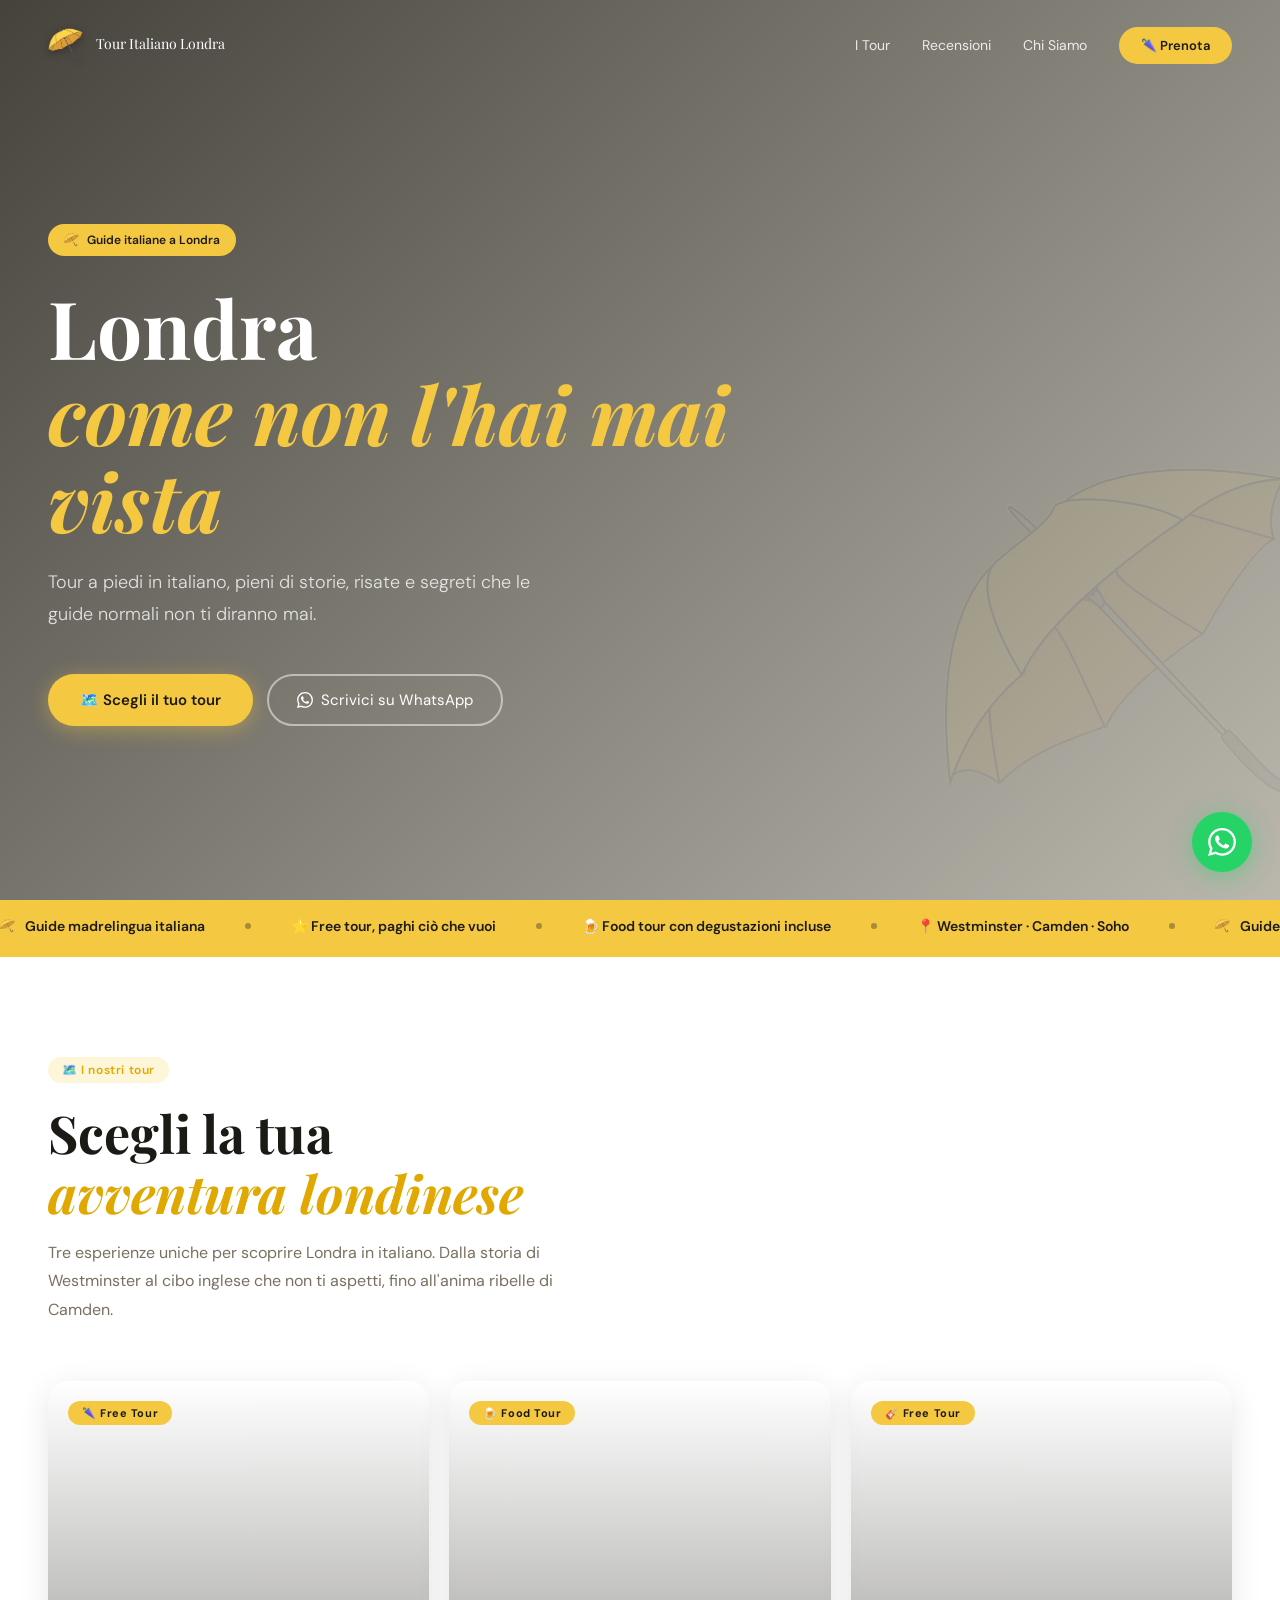
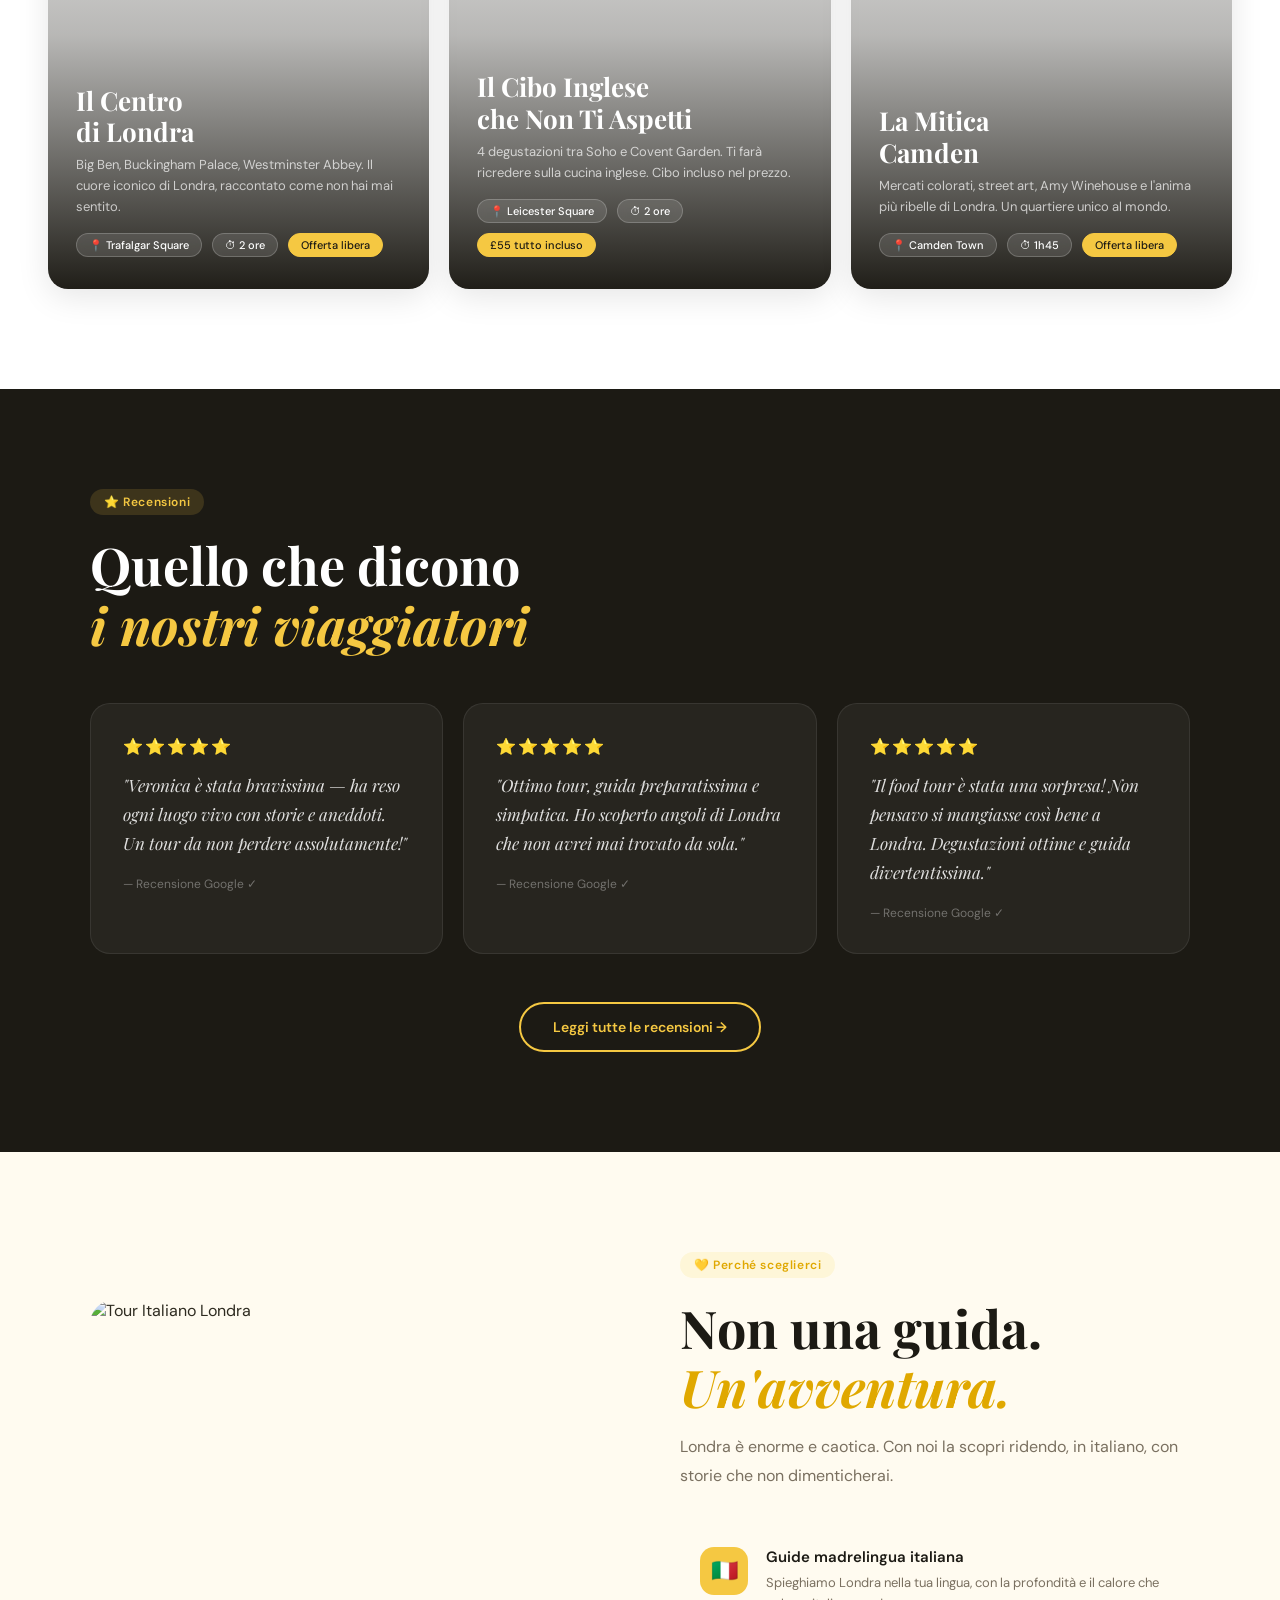
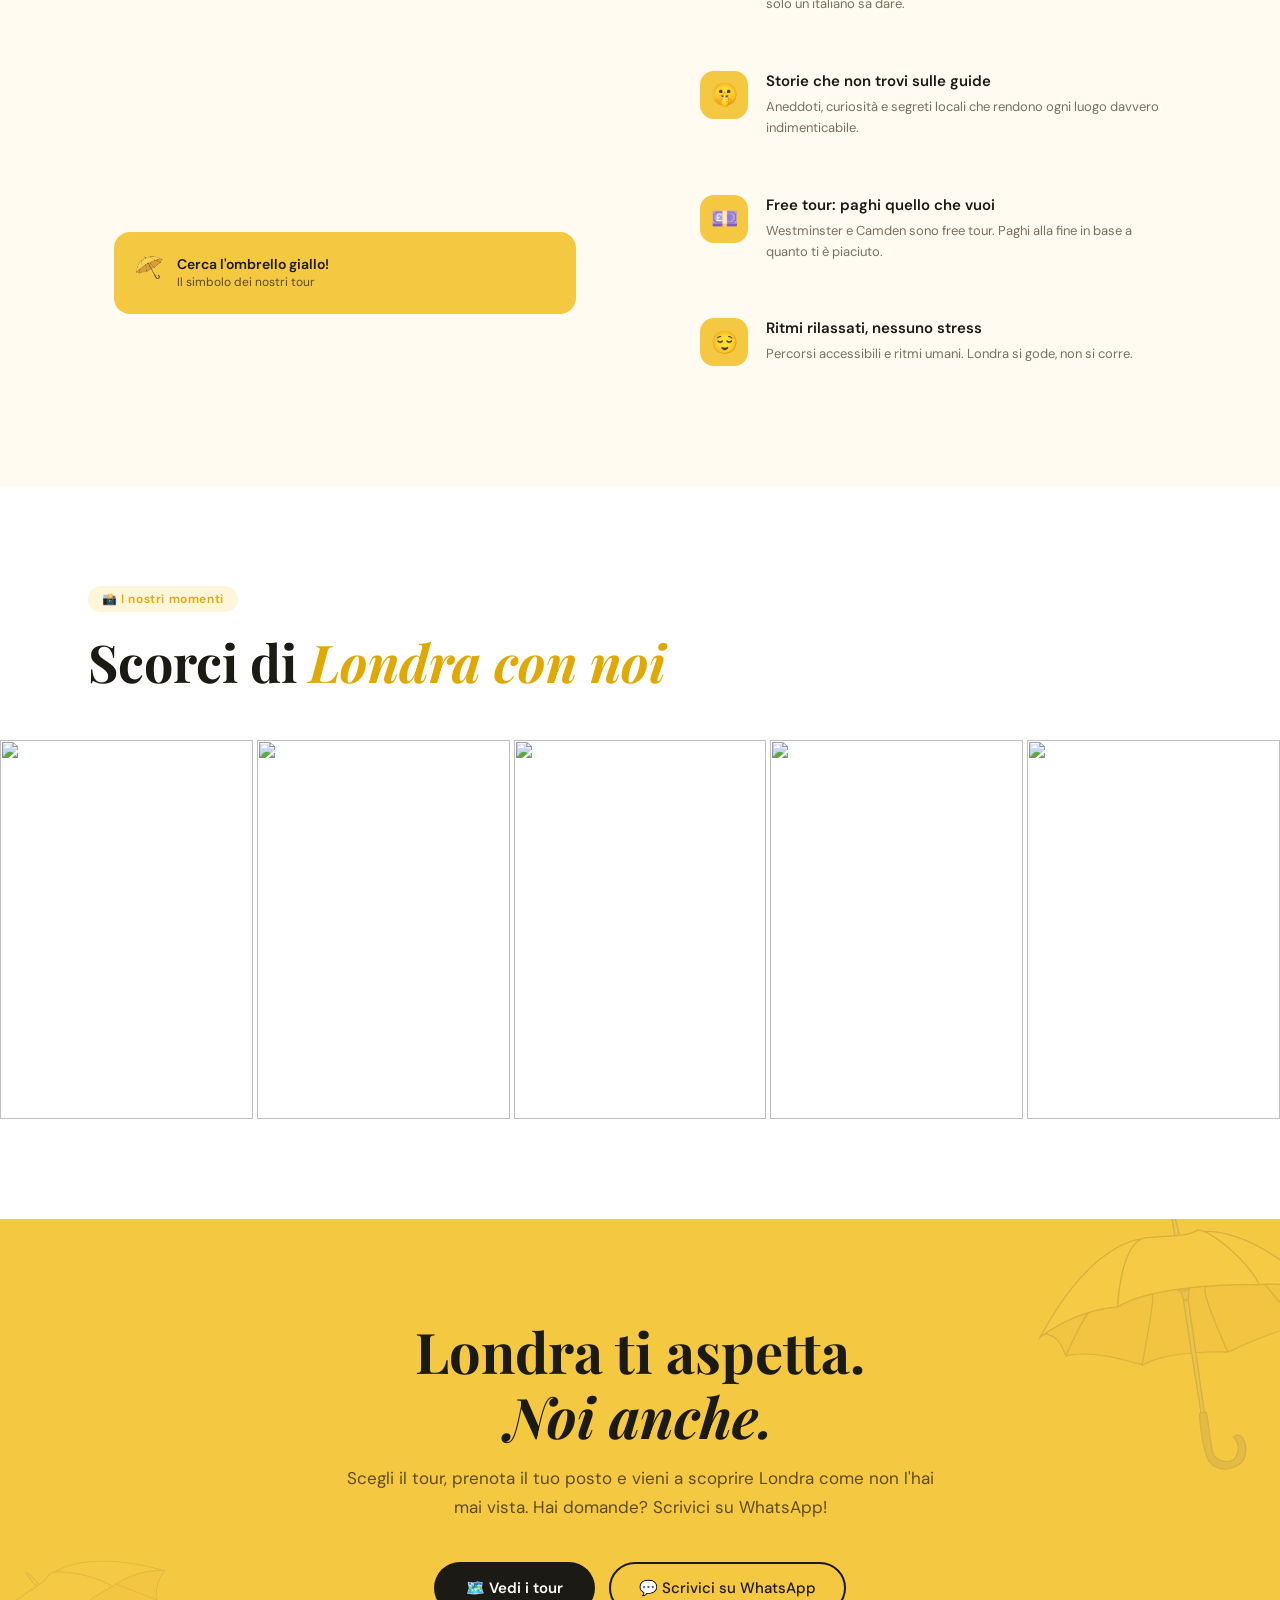
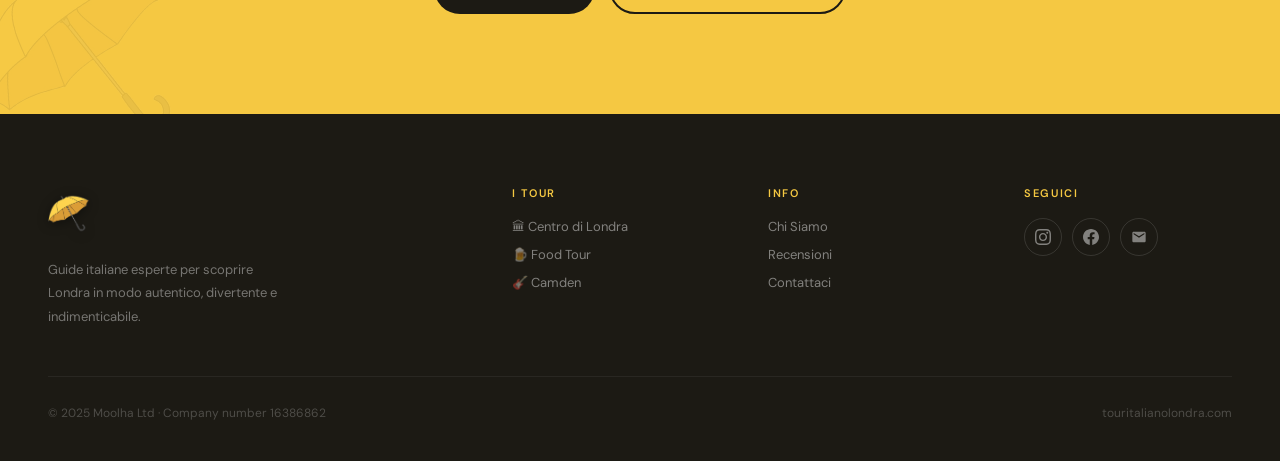
==== index.html @ 61d8b496 "Add files via upload" ====
<!DOCTYPE html>
<html lang="it">
<head>
  <meta charset="UTF-8" />
  <meta name="viewport" content="width=device-width, initial-scale=1.0" />
  <title>Tour Italiano Londra – Visite Guidate in Italiano</title>
  <meta name="description" content="Scopri Londra con guide italiane esperte. Tour a piedi autentici, storie e segreti che le guide normali non raccontano." />
  <link rel="preconnect" href="https://fonts.googleapis.com" />
  <link rel="preconnect" href="https://fonts.gstatic.com" crossorigin />
  <link href="https://fonts.googleapis.com/css2?family=Playfair+Display:ital,wght@0,400;0,700;1,400;1,700&family=DM+Sans:wght@300;400;500;600&display=swap" rel="stylesheet" />
  <link rel="stylesheet" href="style.css" />
  <style>
    .hero { position:relative; min-height:100vh; display:flex; align-items:center; overflow:hidden; }
    .hero-bg { position:absolute; inset:0; background:url('https://static.wixstatic.com/media/697fb5_3acbee60c34340d884ae23bb0e88e5a3~mv2.jpg/v1/fill/w_1920,h_1080,al_c,q_85/697fb5_3acbee60c34340d884ae23bb0e88e5a3~mv2.jpg') center/cover no-repeat; }
    .hero-overlay { position:absolute; inset:0; background:linear-gradient(135deg,rgba(28,26,20,.82) 0%,rgba(28,26,20,.5) 60%,rgba(28,26,20,.3) 100%); }
    .hero-umb-deco { position:absolute; right:-60px; bottom:-40px; width:420px; opacity:.07; pointer-events:none; transform:rotate(-15deg); z-index:1; }
    .hero-content { position:relative; z-index:2; padding:130px 48px 80px; max-width:800px; }
    .hero-tag { display:inline-flex; align-items:center; gap:8px; background:var(--yellow); color:var(--dark); padding:6px 16px; border-radius:100px; font-size:12px; font-weight:600; margin-bottom:28px; }
    .hero h1 { font-family:'Playfair Display',serif; font-size:clamp(48px,7vw,80px); font-weight:700; line-height:1.08; color:white; margin-bottom:24px; }
    .hero h1 em { font-style:italic; color:var(--yellow); display:block; }
    .hero-sub { font-size:18px; font-weight:300; line-height:1.75; color:rgba(255,255,255,.8); max-width:520px; margin-bottom:44px; }
    .hero-actions { display:flex; gap:14px; flex-wrap:wrap; }

    #tours { background:var(--white); padding:100px 48px; }
    .tours-header { max-width:1200px; margin:0 auto 56px; }
    .tours-grid { display:grid; grid-template-columns:repeat(3,1fr); gap:20px; max-width:1200px; margin:0 auto; }
    .tour-card { aspect-ratio:3/4; }

    #reviews { background:var(--dark); padding:100px 48px; }
    .reviews-inner { max-width:1100px; margin:0 auto; }
    .reviews-grid { display:grid; grid-template-columns:repeat(auto-fit,minmax(280px,1fr)); gap:20px; margin:48px 0; }

    #why { padding:100px 48px; }
    .why-wrap { max-width:1100px; margin:0 auto; display:grid; grid-template-columns:1fr 1fr; gap:80px; align-items:center; }
    .why-img-wrap { position:relative; border-radius:24px; overflow:hidden; aspect-ratio:4/5; }
    .why-img-wrap img { width:100%; height:100%; object-fit:cover; }
    .why-img-badge { position:absolute; bottom:24px; left:24px; right:24px; background:var(--yellow); border-radius:16px; padding:18px 22px; display:flex; align-items:center; gap:14px; }
    .why-img-badge-icon { font-size:32px; }
    .why-img-badge-text { font-size:14px; font-weight:600; color:var(--dark); line-height:1.4; }
    .why-img-badge-text span { display:block; font-size:12px; font-weight:400; opacity:.7; }
    .why-points { display:flex; flex-direction:column; gap:16px; margin-top:36px; }

    #gallery { background:var(--white); padding:100px 0; }
    .gallery-header { padding:0 48px; max-width:1200px; margin:0 auto 48px; }
    .gallery-strip { display:flex; gap:4px; }
    .gallery-item { flex:1; min-width:160px; aspect-ratio:2/3; overflow:hidden; transition:flex .5s ease; }
    .gallery-item:hover { flex:2.5; }
    .gallery-item img { width:100%; height:100%; object-fit:cover; transition:transform .5s; }
    .gallery-item:hover img { transform:scale(1.04); }

    #book { background:var(--yellow); padding:100px 48px; text-align:center; position:relative; overflow:hidden; }
    #book::before { content:''; position:absolute; right:-80px; top:-60px; width:360px; height:360px; background:url('umbrella.png') center/contain no-repeat; opacity:.12; transform:rotate(20deg); pointer-events:none; }
    #book::after { content:''; position:absolute; left:-60px; bottom:-80px; width:280px; height:280px; background:url('umbrella.png') center/contain no-repeat; opacity:.08; transform:rotate(-10deg); pointer-events:none; }
    .book-inner { position:relative; z-index:1; max-width:600px; margin:0 auto; }
    #book h2 { font-family:'Playfair Display',serif; font-size:clamp(36px,5vw,56px); font-weight:700; color:var(--dark); margin-bottom:16px; line-height:1.15; }
    #book h2 em { font-style:italic; }
    #book p { font-size:17px; color:rgba(28,26,20,.7); line-height:1.7; margin-bottom:40px; }
    .book-actions { display:flex; gap:14px; justify-content:center; flex-wrap:wrap; }

    @media(max-width:960px) {
      .tours-grid { grid-template-columns:1fr; }
      .tour-card { aspect-ratio:4/3; }
      .why-wrap { grid-template-columns:1fr; }
      .why-img-wrap { display:none; }
    }
    @media(max-width:600px) {
      .hero-content { padding:100px 24px 60px; }
      .hero-umb-deco { display:none; }
      .hero-actions { flex-direction:column; align-items:flex-start; }
      #tours,#reviews,#why,#book { padding:72px 24px; }
      #gallery { padding:72px 0; }
      .gallery-header { padding:0 24px; }
      .book-actions { flex-direction:column; align-items:center; }
    }
  </style>
</head>
<body>

<nav id="navbar">
  <a href="index.html" class="nav-logo">
    <img src="umbrella.png" alt="Tour Italiano Londra" />
    <span class="nav-logo-text">Tour Italiano Londra</span>
  </a>
  <ul class="nav-links">
    <li><a href="#tours">I Tour</a></li>
    <li><a href="#reviews">Recensioni</a></li>
    <li><a href="#why">Chi Siamo</a></li>
    <li><a href="https://wa.me/447944838562" target="_blank" class="nav-cta">🌂 Prenota</a></li>
  </ul>
</nav>

<!-- HERO -->
<section class="hero">
  <div class="hero-bg"></div>
  <div class="hero-overlay"></div>
  <img class="hero-umb-deco" src="umbrella.png" alt="" />
  <div class="hero-content">
    <div class="hero-tag"><img src="umbrella.png" style="height:20px;width:auto;" alt=""> Guide italiane a Londra</div>
    <h1>Londra<br><em>come non l'hai mai vista</em></h1>
    <p class="hero-sub">Tour a piedi in italiano, pieni di storie, risate e segreti che le guide normali non ti diranno mai.</p>
    <div class="hero-actions">
      <a href="#tours" class="btn-yellow">🗺️ Scegli il tuo tour</a>
      <a href="https://wa.me/447944838562" target="_blank" class="btn-white-outline">
        <svg width="16" height="16" viewBox="0 0 24 24" fill="currentColor"><path d="M17.472 14.382c-.297-.149-1.758-.867-2.03-.967-.273-.099-.471-.148-.67.15-.197.297-.767.966-.94 1.164-.173.199-.347.223-.644.075-.297-.15-1.255-.463-2.39-1.475-.883-.788-1.48-1.761-1.653-2.059-.173-.297-.018-.458.13-.606.134-.133.298-.347.446-.52.149-.174.198-.298.298-.497.099-.198.05-.371-.025-.52-.075-.149-.669-1.612-.916-2.207-.242-.579-.487-.5-.669-.51-.173-.008-.371-.01-.57-.01-.198 0-.52.074-.792.372-.272.297-1.04 1.016-1.04 2.479 0 1.462 1.065 2.875 1.213 3.074.149.198 2.096 3.2 5.077 4.487.709.306 1.262.489 1.694.625.712.227 1.36.195 1.871.118.571-.085 1.758-.719 2.006-1.413.248-.694.248-1.289.173-1.413-.074-.124-.272-.198-.57-.347m-5.421 7.403h-.004a9.87 9.87 0 01-5.031-1.378l-.361-.214-3.741.982.998-3.648-.235-.374a9.86 9.86 0 01-1.51-5.26c.001-5.45 4.436-9.884 9.888-9.884 2.64 0 5.122 1.03 6.988 2.898a9.825 9.825 0 012.893 6.994c-.003 5.45-4.437 9.884-9.885 9.884m8.413-18.297A11.815 11.815 0 0012.05 0C5.495 0 .16 5.335.157 11.892c0 2.096.547 4.142 1.588 5.945L.057 24l6.305-1.654a11.882 11.882 0 005.683 1.448h.005c6.554 0 11.89-5.335 11.893-11.893a11.821 11.821 0 00-3.48-8.413Z"/></svg>
        Scrivici su WhatsApp
      </a>
    </div>
  </div>
</section>

<!-- PILL STRIP -->
<div class="pill-strip">
  <div class="pill-strip-inner">
    <div class="pill-strip-item"><img src="umbrella.png" style="height:20px;width:auto;" alt=""> Guide madrelingua italiana</div>
    <div class="pill-strip-dot"></div>
    <div class="pill-strip-item">⭐ Free tour, paghi ciò che vuoi</div>
    <div class="pill-strip-dot"></div>
    <div class="pill-strip-item">🍺 Food tour con degustazioni incluse</div>
    <div class="pill-strip-dot"></div>
    <div class="pill-strip-item">📍 Westminster · Camden · Soho</div>
    <div class="pill-strip-dot"></div>
    <div class="pill-strip-item"><img src="umbrella.png" style="height:20px;width:auto;" alt=""> Guide madrelingua italiana</div>
    <div class="pill-strip-dot"></div>
    <div class="pill-strip-item">⭐ Free tour, paghi ciò che vuoi</div>
    <div class="pill-strip-dot"></div>
    <div class="pill-strip-item">🍺 Food tour con degustazioni incluse</div>
    <div class="pill-strip-dot"></div>
    <div class="pill-strip-item">📍 Westminster · Camden · Soho</div>
    <div class="pill-strip-dot"></div>
  </div>
</div>

<!-- TOURS -->
<section id="tours">
  <div class="tours-header">
    <div class="tag-label">🗺️ I nostri tour</div>
    <h2 class="sec-title">Scegli la tua<br><em>avventura londinese</em></h2>
    <p class="sec-body">Tre esperienze uniche per scoprire Londra in italiano. Dalla storia di Westminster al cibo inglese che non ti aspetti, fino all'anima ribelle di Camden.</p>
  </div>
  <div class="tours-grid">
    <a href="westminster.html" class="tour-card">
      <div class="tour-card-img" style="background-image:url('https://static.wixstatic.com/media/c36e94_24d0801b5d894c0296fcd661af910e0d~mv2.jpg/v1/fill/w_800,h_1000,al_c,q_80/c36e94_24d0801b5d894c0296fcd661af910e0d~mv2.jpg')"></div>
      <div class="tour-card-overlay"></div>
      <div class="tour-card-badge">🌂 Free Tour</div>
      <div class="tour-card-content">
        <h3 class="tour-card-title">Il Centro<br>di Londra</h3>
        <p class="tour-card-desc">Big Ben, Buckingham Palace, Westminster Abbey. Il cuore iconico di Londra, raccontato come non hai mai sentito.</p>
        <div class="tour-card-meta">
          <span class="tour-card-pill">📍 Trafalgar Square</span>
          <span class="tour-card-pill">⏱ 2 ore</span>
          <span class="tour-card-pill yellow">Offerta libera</span>
        </div>
      </div>
    </a>
    <a href="foodtour.html" class="tour-card">
      <div class="tour-card-img" style="background-image:url('https://static.wixstatic.com/media/697fb5_fdd885367e0446beb5262ba3d331eb3d~mv2.jpg/v1/fill/w_800,h_1000,al_c,q_80/697fb5_fdd885367e0446beb5262ba3d331eb3d~mv2.jpg')"></div>
      <div class="tour-card-overlay"></div>
      <div class="tour-card-badge">🍺 Food Tour</div>
      <div class="tour-card-content">
        <h3 class="tour-card-title">Il Cibo Inglese<br>che Non Ti Aspetti</h3>
        <p class="tour-card-desc">4 degustazioni tra Soho e Covent Garden. Ti farà ricredere sulla cucina inglese. Cibo incluso nel prezzo.</p>
        <div class="tour-card-meta">
          <span class="tour-card-pill">📍 Leicester Square</span>
          <span class="tour-card-pill">⏱ 2 ore</span>
          <span class="tour-card-pill yellow">£55 tutto incluso</span>
        </div>
      </div>
    </a>
    <a href="camden.html" class="tour-card">
      <div class="tour-card-img" style="background-image:url('https://static.wixstatic.com/media/c36e94_e0b383abf11d48839dcc6bccf5259ceb~mv2.jpg/v1/fill/w_800,h_1000,al_c,q_80/c36e94_e0b383abf11d48839dcc6bccf5259ceb~mv2.jpg')"></div>
      <div class="tour-card-overlay"></div>
      <div class="tour-card-badge">🎸 Free Tour</div>
      <div class="tour-card-content">
        <h3 class="tour-card-title">La Mitica<br>Camden</h3>
        <p class="tour-card-desc">Mercati colorati, street art, Amy Winehouse e l'anima più ribelle di Londra. Un quartiere unico al mondo.</p>
        <div class="tour-card-meta">
          <span class="tour-card-pill">📍 Camden Town</span>
          <span class="tour-card-pill">⏱ 1h45</span>
          <span class="tour-card-pill yellow">Offerta libera</span>
        </div>
      </div>
    </a>
  </div>
</section>

<!-- REVIEWS -->
<section id="reviews">
  <div class="reviews-inner">
    <div class="tag-label on-dark">⭐ Recensioni</div>
    <h2 class="sec-title light">Quello che dicono<br><em>i nostri viaggiatori</em></h2>
    <div class="reviews-grid">
      <div class="review-card">
        <div class="review-stars">⭐⭐⭐⭐⭐</div>
        <p class="review-text">"Veronica è stata bravissima — ha reso ogni luogo vivo con storie e aneddoti. Un tour da non perdere assolutamente!"</p>
        <p class="review-author">— Recensione Google ✓</p>
      </div>
      <div class="review-card">
        <div class="review-stars">⭐⭐⭐⭐⭐</div>
        <p class="review-text">"Ottimo tour, guida preparatissima e simpatica. Ho scoperto angoli di Londra che non avrei mai trovato da sola."</p>
        <p class="review-author">— Recensione Google ✓</p>
      </div>
      <div class="review-card">
        <div class="review-stars">⭐⭐⭐⭐⭐</div>
        <p class="review-text">"Il food tour è stata una sorpresa! Non pensavo si mangiasse così bene a Londra. Degustazioni ottime e guida divertentissima."</p>
        <p class="review-author">— Recensione Google ✓</p>
      </div>
    </div>
    <div style="text-align:center">
      <a href="https://maps.app.goo.gl/uPYDkaa2FeTv5YtN7" target="_blank" class="btn-yellow-outline">Leggi tutte le recensioni →</a>
    </div>
  </div>
</section>

<!-- WHY -->
<section id="why">
  <div class="why-wrap">
    <div class="why-img-wrap">
      <img src="https://static.wixstatic.com/media/697fb5_91b6481ba2c24c74a8940025c38b2372~mv2.jpg/v1/fill/w_600,h_750,al_c,q_80/697fb5_91b6481ba2c24c74a8940025c38b2372~mv2.jpg" alt="Tour Italiano Londra" loading="lazy" />
      <div class="why-img-badge">
        <div class="why-img-badge-icon"><img src="umbrella.png" style="height:36px;width:auto;" alt=""></div>
        <div class="why-img-badge-text">Cerca l'ombrello giallo!<span>Il simbolo dei nostri tour</span></div>
      </div>
    </div>
    <div>
      <div class="tag-label">💛 Perché sceglierci</div>
      <h2 class="sec-title">Non una guida.<br><em>Un'avventura.</em></h2>
      <p class="sec-body">Londra è enorme e caotica. Con noi la scopri ridendo, in italiano, con storie che non dimenticherai.</p>
      <div class="why-points">
        <div class="why-point"><div class="why-point-icon">🇮🇹</div><div class="why-point-text"><h4>Guide madrelingua italiana</h4><p>Spieghiamo Londra nella tua lingua, con la profondità e il calore che solo un italiano sa dare.</p></div></div>
        <div class="why-point"><div class="why-point-icon">🤫</div><div class="why-point-text"><h4>Storie che non trovi sulle guide</h4><p>Aneddoti, curiosità e segreti locali che rendono ogni luogo davvero indimenticabile.</p></div></div>
        <div class="why-point"><div class="why-point-icon">💷</div><div class="why-point-text"><h4>Free tour: paghi quello che vuoi</h4><p>Westminster e Camden sono free tour. Paghi alla fine in base a quanto ti è piaciuto.</p></div></div>
        <div class="why-point"><div class="why-point-icon">😌</div><div class="why-point-text"><h4>Ritmi rilassati, nessuno stress</h4><p>Percorsi accessibili e ritmi umani. Londra si gode, non si corre.</p></div></div>
      </div>
    </div>
  </div>
</section>

<!-- GALLERY -->
<section id="gallery">
  <div class="gallery-header">
    <div class="tag-label">📸 I nostri momenti</div>
    <h2 class="sec-title">Scorci di <em>Londra con noi</em></h2>
  </div>
  <div class="gallery-strip">
    <div class="gallery-item"><img src="https://static.wixstatic.com/media/c36e94_80570916996042b580ae81683cdbed74~mv2.jpg" alt="" loading="lazy"/></div>
    <div class="gallery-item"><img src="https://static.wixstatic.com/media/11062b_199a9a8a018f4f81bd576165c7906eb0~mv2.jpg" alt="" loading="lazy"/></div>
    <div class="gallery-item"><img src="https://static.wixstatic.com/media/11062b_d4100a96dba2463086131cc29b85be21~mv2.jpg" alt="" loading="lazy"/></div>
    <div class="gallery-item"><img src="https://static.wixstatic.com/media/11062b_3dbdf8055b8f428bb357bb2f2cd02c1e~mv2.jpg" alt="" loading="lazy"/></div>
    <div class="gallery-item"><img src="https://static.wixstatic.com/media/11062b_1186e2277476414bb921a59dab2b7bdd~mv2.jpg" alt="" loading="lazy"/></div>
  </div>
</section>

<!-- BOOK CTA -->
<section id="book">
  <div class="book-inner">
    <h2>Londra ti aspetta.<br><em>Noi anche.</em></h2>
    <p>Scegli il tour, prenota il tuo posto e vieni a scoprire Londra come non l'hai mai vista. Hai domande? Scrivici su WhatsApp!</p>
    <div class="book-actions">
      <a href="#tours" class="btn-dark">🗺️ Vedi i tour</a>
      <a href="https://wa.me/447944838562" target="_blank" class="btn-dark-outline">💬 Scrivici su WhatsApp</a>
    </div>
  </div>
</section>

<!-- FOOTER -->
<footer>
  <div class="footer-inner">
    <div class="footer-brand">
      <img src="umbrella.png" alt="TIL" />
      <p>Guide italiane esperte per scoprire Londra in modo autentico, divertente e indimenticabile.</p>
    </div>
    <div class="footer-col">
      <h5>I Tour</h5>
      <a href="westminster.html">🏛 Centro di Londra</a>
      <a href="foodtour.html">🍺 Food Tour</a>
      <a href="camden.html">🎸 Camden</a>
    </div>
    <div class="footer-col">
      <h5>Info</h5>
      <a href="#why">Chi Siamo</a>
      <a href="https://maps.app.goo.gl/uPYDkaa2FeTv5YtN7" target="_blank">Recensioni</a>
      <a href="mailto:ciao@touritalianolondra.com">Contattaci</a>
    </div>
    <div class="footer-col">
      <h5>Seguici</h5>
      <div class="footer-social">
        <a href="https://www.instagram.com/touritalianolondra" target="_blank"><svg width="16" height="16" viewBox="0 0 24 24" fill="currentColor"><path d="M12 2.163c3.204 0 3.584.012 4.85.07 3.252.148 4.771 1.691 4.919 4.919.058 1.265.069 1.645.069 4.849 0 3.205-.012 3.584-.069 4.849-.149 3.225-1.664 4.771-4.919 4.919-1.266.058-1.644.07-4.85.07-3.204 0-3.584-.012-4.849-.07-3.26-.149-4.771-1.699-4.919-4.92-.058-1.265-.07-1.644-.07-4.849 0-3.204.013-3.583.07-4.849.149-3.227 1.664-4.771 4.919-4.919 1.266-.057 1.645-.069 4.849-.069zm0-2.163c-3.259 0-3.667.014-4.947.072-4.358.2-6.78 2.618-6.98 6.98-.059 1.281-.073 1.689-.073 4.948 0 3.259.014 3.668.072 4.948.2 4.358 2.618 6.78 6.98 6.98 1.281.058 1.689.072 4.948.072 3.259 0 3.668-.014 4.948-.072 4.354-.2 6.782-2.618 6.979-6.98.059-1.28.073-1.689.073-4.948 0-3.259-.014-3.667-.072-4.947-.196-4.354-2.617-6.78-6.979-6.98-1.281-.059-1.69-.073-4.949-.073zm0 5.838c-3.403 0-6.162 2.759-6.162 6.162s2.759 6.163 6.162 6.163 6.162-2.759 6.162-6.163c0-3.403-2.759-6.162-6.162-6.162zm0 10.162c-2.209 0-4-1.79-4-4 0-2.209 1.791-4 4-4s4 1.791 4 4c0 2.21-1.791 4-4 4zm6.406-11.845c-.796 0-1.441.645-1.441 1.44s.645 1.44 1.441 1.44c.795 0 1.439-.645 1.439-1.44s-.644-1.44-1.439-1.44z"/></svg></a>
        <a href="https://www.facebook.com/profile.php?id=61555395185051" target="_blank"><svg width="16" height="16" viewBox="0 0 24 24" fill="currentColor"><path d="M24 12.073c0-6.627-5.373-12-12-12s-12 5.373-12 12c0 5.99 4.388 10.954 10.125 11.854v-8.385H7.078v-3.47h3.047V9.43c0-3.007 1.792-4.669 4.533-4.669 1.312 0 2.686.235 2.686.235v2.953H15.83c-1.491 0-1.956.925-1.956 1.874v2.25h3.328l-.532 3.47h-2.796v8.385C19.612 23.027 24 18.062 24 12.073z"/></svg></a>
        <a href="mailto:ciao@touritalianolondra.com"><svg width="16" height="16" viewBox="0 0 24 24" fill="currentColor"><path d="M20 4H4c-1.1 0-2 .9-2 2v12c0 1.1.9 2 2 2h16c1.1 0 2-.9 2-2V6c0-1.1-.9-2-2-2zm0 4l-8 5-8-5V6l8 5 8-5v2z"/></svg></a>
      </div>
    </div>
  </div>
  <div class="footer-bottom">
    <span>© 2025 Moolha Ltd · Company number 16386862</span>
    <span>touritalianolondra.com</span>
  </div>
</footer>

<a href="https://wa.me/447944838562" target="_blank" rel="noopener noreferrer" class="wa-float">
  <svg width="28" height="28" viewBox="0 0 24 24" fill="white"><path d="M17.472 14.382c-.297-.149-1.758-.867-2.03-.967-.273-.099-.471-.148-.67.15-.197.297-.767.966-.94 1.164-.173.199-.347.223-.644.075-.297-.15-1.255-.463-2.39-1.475-.883-.788-1.48-1.761-1.653-2.059-.173-.297-.018-.458.13-.606.134-.133.298-.347.446-.52.149-.174.198-.298.298-.497.099-.198.05-.371-.025-.52-.075-.149-.669-1.612-.916-2.207-.242-.579-.487-.5-.669-.51-.173-.008-.371-.01-.57-.01-.198 0-.52.074-.792.372-.272.297-1.04 1.016-1.04 2.479 0 1.462 1.065 2.875 1.213 3.074.149.198 2.096 3.2 5.077 4.487.709.306 1.262.489 1.694.625.712.227 1.36.195 1.871.118.571-.085 1.758-.719 2.006-1.413.248-.694.248-1.289.173-1.413-.074-.124-.272-.198-.57-.347m-5.421 7.403h-.004a9.87 9.87 0 01-5.031-1.378l-.361-.214-3.741.982.998-3.648-.235-.374a9.86 9.86 0 01-1.51-5.26c.001-5.45 4.436-9.884 9.888-9.884 2.64 0 5.122 1.03 6.988 2.898a9.825 9.825 0 012.893 6.994c-.003 5.45-4.437 9.884-9.885 9.884m8.413-18.297A11.815 11.815 0 0012.05 0C5.495 0 .16 5.335.157 11.892c0 2.096.547 4.142 1.588 5.945L.057 24l6.305-1.654a11.882 11.882 0 005.683 1.448h.005c6.554 0 11.89-5.335 11.893-11.893a11.821 11.821 0 00-3.48-8.413Z"/></svg>
</a>

<div class="umbrella-float uf-1"><img src="umbrella.png" alt="" /></div>
<div class="umbrella-float uf-2"><img src="umbrella.png" alt="" /></div>

<script>
var nav = document.getElementById('navbar');
window.addEventListener('scroll', function() {
  nav.classList.toggle('scrolled', window.scrollY > 60);
  document.querySelectorAll('.umbrella-float').forEach(function(u) {
    u.classList.toggle('show', window.scrollY > 300);
  });
});
</script>
</body>
</html>
---- style.css ----
*, *::before, *::after { box-sizing: border-box; margin: 0; padding: 0; }

:root {
  --yellow: #F5C842;
  --yellow-deep: #E0A800;
  --yellow-pale: #FEF6D8;
  --dark: #1C1A14;
  --text: #2E2B20;
  --muted: #7A7060;
  --cream: #FFFBF0;
  --white: #FFFFFF;
}

html { scroll-behavior: smooth; }
body {
  font-family: 'DM Sans', sans-serif;
  background: var(--cream);
  color: var(--text);
  overflow-x: hidden;
}

/* ── NAV ── */
nav {
  position: fixed; top: 0; left: 0; right: 0; z-index: 1000;
  padding: 20px 48px;
  display: flex; align-items: center; justify-content: space-between;
  transition: all 0.35s;
}
nav.scrolled {
  background: var(--dark);
  padding: 14px 48px;
  box-shadow: 0 2px 24px rgba(0,0,0,0.25);
}
.nav-logo { display: flex; align-items: center; gap: 12px; text-decoration: none; }
.nav-logo img { height: 48px; width: auto; filter: drop-shadow(0 2px 4px rgba(0,0,0,0.3)); }
.nav-logo-text {
  font-family: 'Playfair Display', serif;
  font-size: 14px; color: white; line-height: 1.3;
}
.nav-links { display: flex; align-items: center; gap: 32px; list-style: none; }
.nav-links a { color: rgba(255,255,255,0.85); text-decoration: none; font-size: 14px; transition: color 0.2s; }
.nav-links a:hover { color: var(--yellow); }
.nav-cta {
  background: var(--yellow) !important; color: var(--dark) !important;
  padding: 10px 22px !important; border-radius: 100px !important;
  font-weight: 600 !important; font-size: 13px !important;
  transition: transform 0.2s, background 0.2s !important;
}
.nav-cta:hover { background: var(--yellow-deep) !important; transform: scale(1.04) !important; }

/* ── FLOATING UMBRELLA ── */
.umbrella-float {
  position: fixed; pointer-events: none; z-index: 500;
  opacity: 0; transition: opacity 0.5s;
}
.umbrella-float img { width: 100%; height: 100%; object-fit: contain; }
.umbrella-float.uf-1 { width: 120px; bottom: 140px; left: -20px; transform: rotate(-20deg); animation: floatUmb1 6s ease-in-out infinite; }
.umbrella-float.uf-2 { width: 80px; top: 30%; right: -10px; transform: rotate(15deg); animation: floatUmb2 8s ease-in-out infinite; }
.umbrella-float.show { opacity: 0.18; }
@keyframes floatUmb1 { 0%,100%{transform:rotate(-20deg) translateY(0)} 50%{transform:rotate(-20deg) translateY(-14px)} }
@keyframes floatUmb2 { 0%,100%{transform:rotate(15deg) translateY(0)} 50%{transform:rotate(15deg) translateY(-10px)} }

/* ── BUTTONS ── */
.btn-yellow {
  display: inline-flex; align-items: center; gap: 8px;
  background: var(--yellow); color: var(--dark);
  padding: 16px 32px; border-radius: 100px;
  font-size: 15px; font-weight: 600; text-decoration: none;
  transition: transform 0.2s, background 0.2s;
  box-shadow: 0 4px 20px rgba(245,200,66,0.4);
}
.btn-yellow:hover { transform: translateY(-2px); background: var(--yellow-deep); }
.btn-white-outline {
  display: inline-flex; align-items: center; gap: 8px;
  border: 2px solid rgba(255,255,255,0.5); color: white;
  padding: 14px 28px; border-radius: 100px;
  font-size: 15px; font-weight: 400; text-decoration: none;
  transition: all 0.2s;
}
.btn-white-outline:hover { border-color: white; background: rgba(255,255,255,0.1); }
.btn-dark {
  display: inline-flex; align-items: center; gap: 8px;
  background: var(--dark); color: white;
  padding: 16px 32px; border-radius: 100px;
  font-size: 15px; font-weight: 600; text-decoration: none;
  transition: transform 0.2s;
}
.btn-dark:hover { transform: translateY(-2px); }
.btn-dark-outline {
  display: inline-flex; align-items: center; gap: 8px;
  border: 2px solid var(--dark); color: var(--dark);
  padding: 14px 28px; border-radius: 100px;
  font-size: 15px; font-weight: 500; text-decoration: none;
  transition: all 0.2s;
}
.btn-dark-outline:hover { background: var(--dark); color: white; }
.btn-yellow-outline {
  display: inline-flex; align-items: center; gap: 8px;
  border: 2px solid var(--yellow); color: var(--yellow);
  padding: 14px 32px; border-radius: 100px;
  font-size: 14px; font-weight: 600; text-decoration: none;
  transition: all 0.2s;
}
.btn-yellow-outline:hover { background: var(--yellow); color: var(--dark); }

/* ── TAG LABEL ── */
.tag-label {
  display: inline-flex; align-items: center; gap: 8px;
  background: var(--yellow-pale); color: var(--yellow-deep);
  padding: 5px 14px; border-radius: 100px;
  font-size: 12px; font-weight: 600; letter-spacing: 0.05em;
  margin-bottom: 20px;
}
.tag-label.on-dark { background: rgba(245,200,66,0.15); color: var(--yellow); }

h2.sec-title {
  font-family: 'Playfair Display', serif;
  font-size: clamp(34px, 5vw, 52px); font-weight: 700;
  line-height: 1.15; color: var(--dark); margin-bottom: 16px;
}
h2.sec-title em { font-style: italic; color: var(--yellow-deep); }
h2.sec-title.light { color: white; }
h2.sec-title.light em { color: var(--yellow); }
.sec-body { font-size: 16px; line-height: 1.8; color: var(--muted); max-width: 520px; }

/* ── PILL STRIP ── */
.pill-strip {
  background: var(--yellow); padding: 16px 0;
  overflow: hidden; white-space: nowrap;
}
.pill-strip-inner {
  display: inline-flex; gap: 40px; align-items: center;
  animation: stripScroll 22s linear infinite;
}
.pill-strip-item { display: inline-flex; align-items: center; gap: 10px; font-size: 14px; font-weight: 600; color: var(--dark); }
.pill-strip-dot { width: 6px; height: 6px; background: var(--dark); border-radius: 50%; opacity: 0.35; }
@keyframes stripScroll { from{transform:translateX(0)} to{transform:translateX(-50%)} }

/* ── TOUR CARDS ── */
.tour-card {
  border-radius: 20px; overflow: hidden;
  position: relative; display: block; text-decoration: none;
  box-shadow: 0 8px 32px rgba(0,0,0,0.1);
  transition: transform 0.35s, box-shadow 0.35s;
}
.tour-card:hover { transform: translateY(-8px); box-shadow: 0 20px 48px rgba(0,0,0,0.18); }
.tour-card-img { position: absolute; inset: 0; background-size: cover; background-position: center; transition: transform 0.5s; }
.tour-card:hover .tour-card-img { transform: scale(1.05); }
.tour-card-overlay { position: absolute; inset: 0; background: linear-gradient(to top, rgba(20,18,12,0.95) 0%, rgba(20,18,12,0.3) 50%, transparent 100%); }
.tour-card-badge {
  position: absolute; top: 20px; left: 20px;
  background: var(--yellow); color: var(--dark);
  padding: 5px 14px; border-radius: 100px;
  font-size: 11px; font-weight: 700; letter-spacing: 0.05em;
}
.tour-card-content { position: absolute; bottom: 0; left: 0; right: 0; padding: 28px 28px 32px; }
.tour-card-title { font-family: 'Playfair Display', serif; font-size: 26px; font-weight: 700; color: white; line-height: 1.2; margin-bottom: 8px; }
.tour-card-desc { font-size: 13px; color: rgba(255,255,255,0.7); line-height: 1.6; margin-bottom: 16px; }
.tour-card-meta { display: flex; flex-wrap: wrap; gap: 10px; }
.tour-card-pill { background: rgba(255,255,255,0.12); border: 1px solid rgba(255,255,255,0.2); color: white; padding: 4px 12px; border-radius: 100px; font-size: 11px; font-weight: 500; backdrop-filter: blur(4px); }
.tour-card-pill.yellow { background: var(--yellow); color: var(--dark); border-color: var(--yellow); }

/* ── BOOKING SECTION ── */
.booking-section {
  background: var(--yellow-pale);
  border-radius: 24px; padding: 48px;
  text-align: center; margin-top: 48px;
}
.booking-section h3 { font-family: 'Playfair Display', serif; font-size: 28px; margin-bottom: 12px; color: var(--dark); }
.booking-section p { color: var(--muted); margin-bottom: 28px; font-size: 15px; }
.cal-placeholder {
  background: white; border-radius: 16px;
  padding: 48px 24px; border: 2px dashed var(--yellow);
  color: var(--muted); font-size: 14px; line-height: 1.8;
}
.cal-placeholder strong { display: block; font-size: 18px; color: var(--dark); margin-bottom: 8px; }

/* ── REVIEWS ── */
.review-card {
  background: rgba(255,255,255,0.05); border: 1px solid rgba(255,255,255,0.08);
  border-radius: 20px; padding: 32px;
  transition: border-color 0.3s, transform 0.3s;
}
.review-card:hover { border-color: rgba(245,200,66,0.3); transform: translateY(-4px); }
.review-stars { font-size: 16px; margin-bottom: 14px; letter-spacing: 2px; }
.review-text { font-family: 'Playfair Display', serif; font-size: 17px; font-style: italic; line-height: 1.7; color: rgba(255,255,255,0.85); margin-bottom: 18px; }
.review-author { font-size: 12px; color: rgba(255,255,255,0.35); }

/* ── WHY POINTS ── */
.why-point { display: flex; gap: 18px; align-items: flex-start; padding: 20px; border-radius: 16px; transition: background 0.2s; }
.why-point:hover { background: var(--yellow-pale); }
.why-point-icon { width: 48px; height: 48px; border-radius: 14px; background: var(--yellow); display: flex; align-items: center; justify-content: center; font-size: 22px; flex-shrink: 0; }
.why-point-text h4 { font-size: 15px; font-weight: 600; margin-bottom: 5px; color: var(--dark); }
.why-point-text p { font-size: 13px; color: var(--muted); line-height: 1.65; }

/* ── TOUR PAGE HERO ── */
.tour-hero {
  position: relative; min-height: 70vh;
  display: flex; align-items: flex-end; overflow: hidden;
}
.tour-hero-bg { position: absolute; inset: 0; background-size: cover; background-position: center; }
.tour-hero-overlay { position: absolute; inset: 0; background: linear-gradient(to top, rgba(20,18,12,0.95) 0%, rgba(20,18,12,0.3) 60%, rgba(20,18,12,0.2) 100%); }
.tour-hero-content { position: relative; z-index: 2; padding: 60px 48px; max-width: 800px; }
.tour-hero-badge { display: inline-flex; align-items: center; gap: 8px; background: var(--yellow); color: var(--dark); padding: 6px 16px; border-radius: 100px; font-size: 12px; font-weight: 700; margin-bottom: 20px; }
.tour-hero h1 { font-family: 'Playfair Display', serif; font-size: clamp(40px, 6vw, 68px); font-weight: 700; color: white; line-height: 1.1; margin-bottom: 16px; }
.tour-hero h1 em { font-style: italic; color: var(--yellow); }
.tour-hero-sub { font-size: 18px; color: rgba(255,255,255,0.8); line-height: 1.7; max-width: 560px; margin-bottom: 32px; }
.tour-meta-pills { display: flex; flex-wrap: wrap; gap: 10px; margin-bottom: 32px; }
.tour-meta-pill { background: rgba(255,255,255,0.12); border: 1px solid rgba(255,255,255,0.25); color: white; padding: 8px 18px; border-radius: 100px; font-size: 13px; font-weight: 500; backdrop-filter: blur(4px); }
.tour-meta-pill.yellow { background: var(--yellow); color: var(--dark); border-color: var(--yellow); font-weight: 700; }

/* ── STOPS GRID ── */
.stops-grid { display: grid; grid-template-columns: repeat(auto-fill, minmax(200px, 1fr)); gap: 16px; margin-top: 32px; }
.stop-card { background: white; border-radius: 16px; overflow: hidden; box-shadow: 0 4px 16px rgba(0,0,0,0.06); transition: transform 0.3s; }
.stop-card:hover { transform: translateY(-4px); }
.stop-card img { width: 100%; aspect-ratio: 1; object-fit: cover; }
.stop-card-name { padding: 12px 16px; font-size: 13px; font-weight: 600; color: var(--dark); }

/* ── FOOTER ── */
footer { background: var(--dark); padding: 72px 48px 40px; }
.footer-inner { max-width: 1200px; margin: 0 auto; display: grid; grid-template-columns: 2fr 1fr 1fr 1fr; gap: 48px; margin-bottom: 48px; }
.footer-brand img { height: 56px; margin-bottom: 16px; display: block; filter: drop-shadow(0 2px 6px rgba(0,0,0,0.4)); }
.footer-brand p { font-size: 13px; color: rgba(255,255,255,0.4); line-height: 1.8; max-width: 240px; }
.footer-col h5 { font-size: 11px; letter-spacing: 0.15em; text-transform: uppercase; color: var(--yellow); font-weight: 600; margin-bottom: 18px; }
.footer-col a { display: block; color: rgba(255,255,255,0.45); text-decoration: none; font-size: 13px; margin-bottom: 11px; transition: color 0.2s; }
.footer-col a:hover { color: rgba(255,255,255,0.9); }
.footer-social { display: flex; gap: 10px; margin-top: 4px; }
.footer-social a { width: 38px; height: 38px; border: 1px solid rgba(255,255,255,0.12); border-radius: 50%; display: flex; align-items: center; justify-content: center; color: rgba(255,255,255,0.45) !important; transition: all 0.2s !important; }
.footer-social a:hover { border-color: var(--yellow); color: var(--yellow) !important; }
.footer-bottom { max-width: 1200px; margin: 0 auto; padding-top: 28px; border-top: 1px solid rgba(255,255,255,0.06); display: flex; align-items: center; justify-content: space-between; font-size: 12px; color: rgba(255,255,255,0.22); }

/* ── WA FLOAT ── */
.wa-float { position: fixed; bottom: 28px; right: 28px; z-index: 9999; width: 60px; height: 60px; border-radius: 50%; background: #25D366; display: flex; align-items: center; justify-content: center; box-shadow: 0 4px 24px rgba(37,211,102,0.45); text-decoration: none; transition: transform 0.25s, box-shadow 0.25s; }
.wa-float:hover { transform: scale(1.12); box-shadow: 0 8px 32px rgba(37,211,102,0.55); }

/* ── RESPONSIVE ── */
@media (max-width: 960px) {
  nav { padding: 16px 24px; }
  nav.scrolled { padding: 12px 24px; }
  .nav-links { display: none; }
  .footer-inner { grid-template-columns: 1fr 1fr; }
  .footer-bottom { flex-direction: column; gap: 8px; text-align: center; }
}
@media (max-width: 600px) {
  .tour-hero-content { padding: 40px 24px; }
  .footer-inner { grid-template-columns: 1fr; }
}
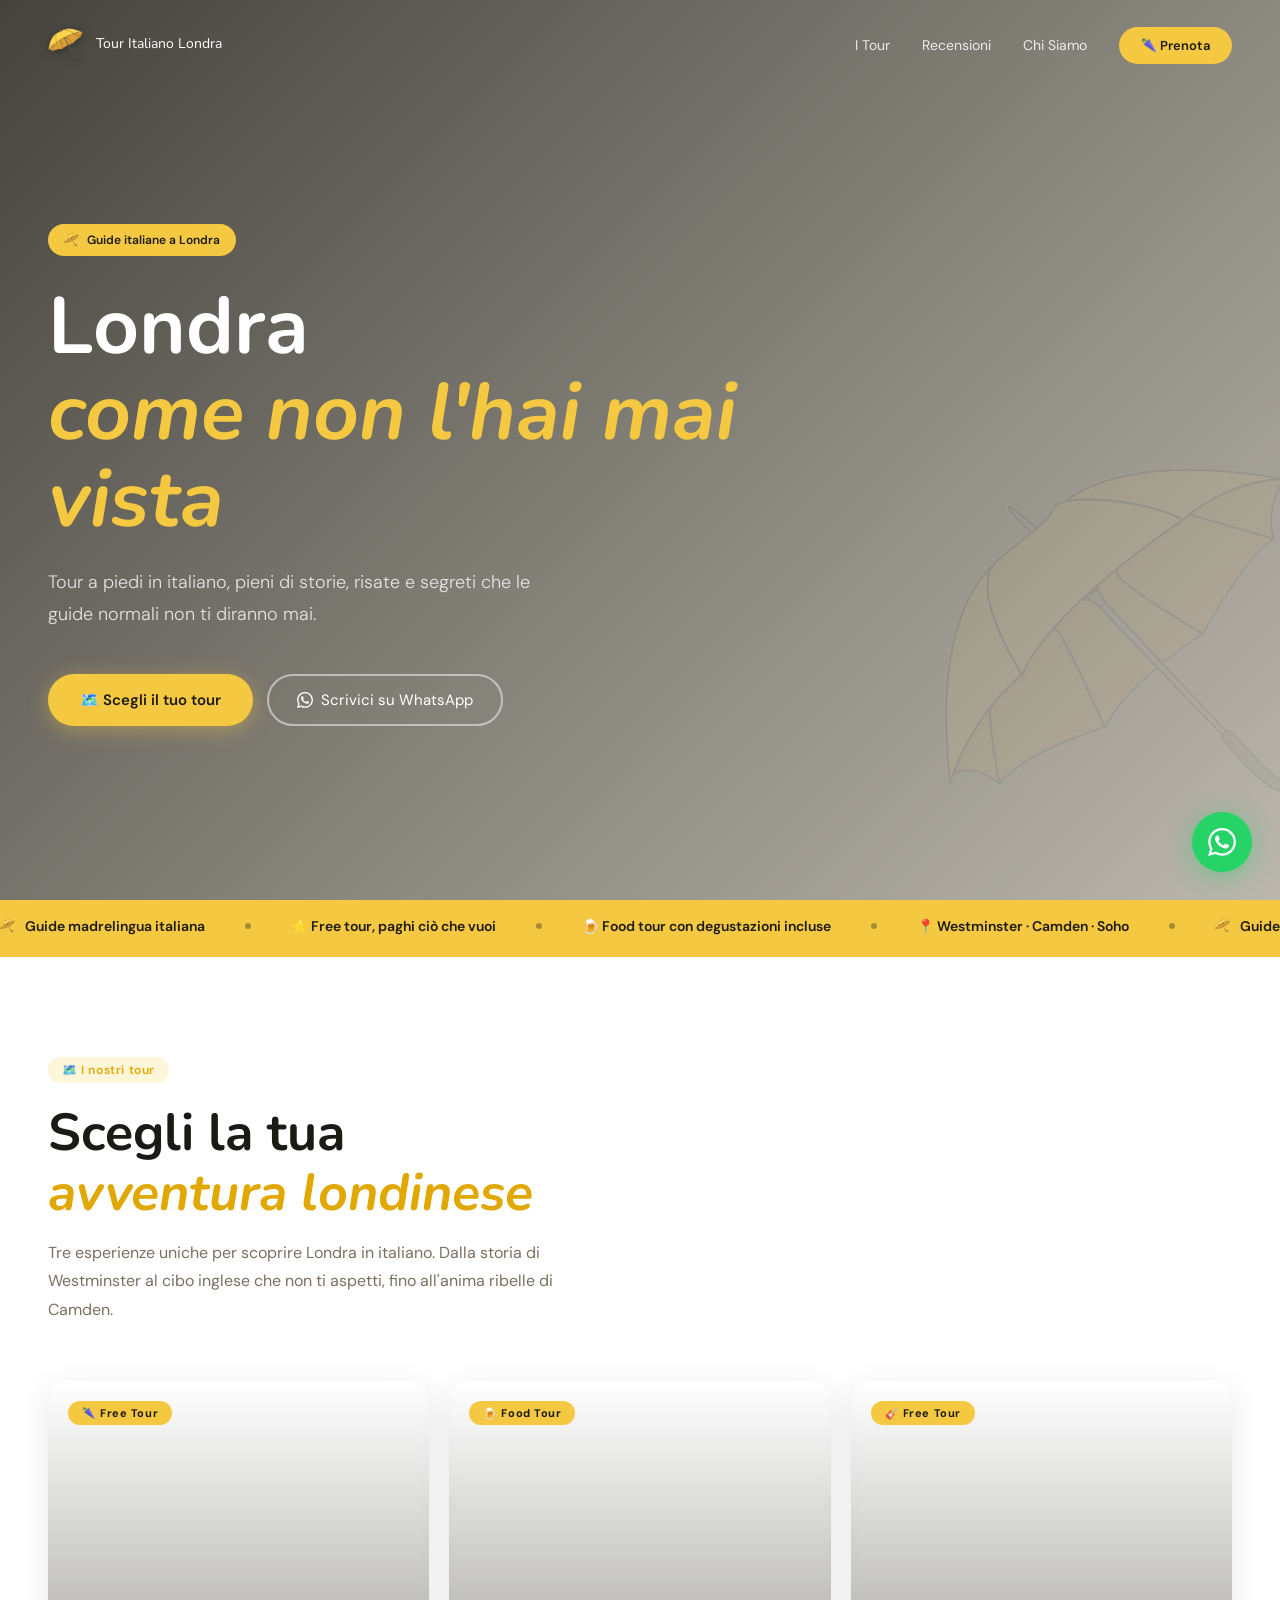
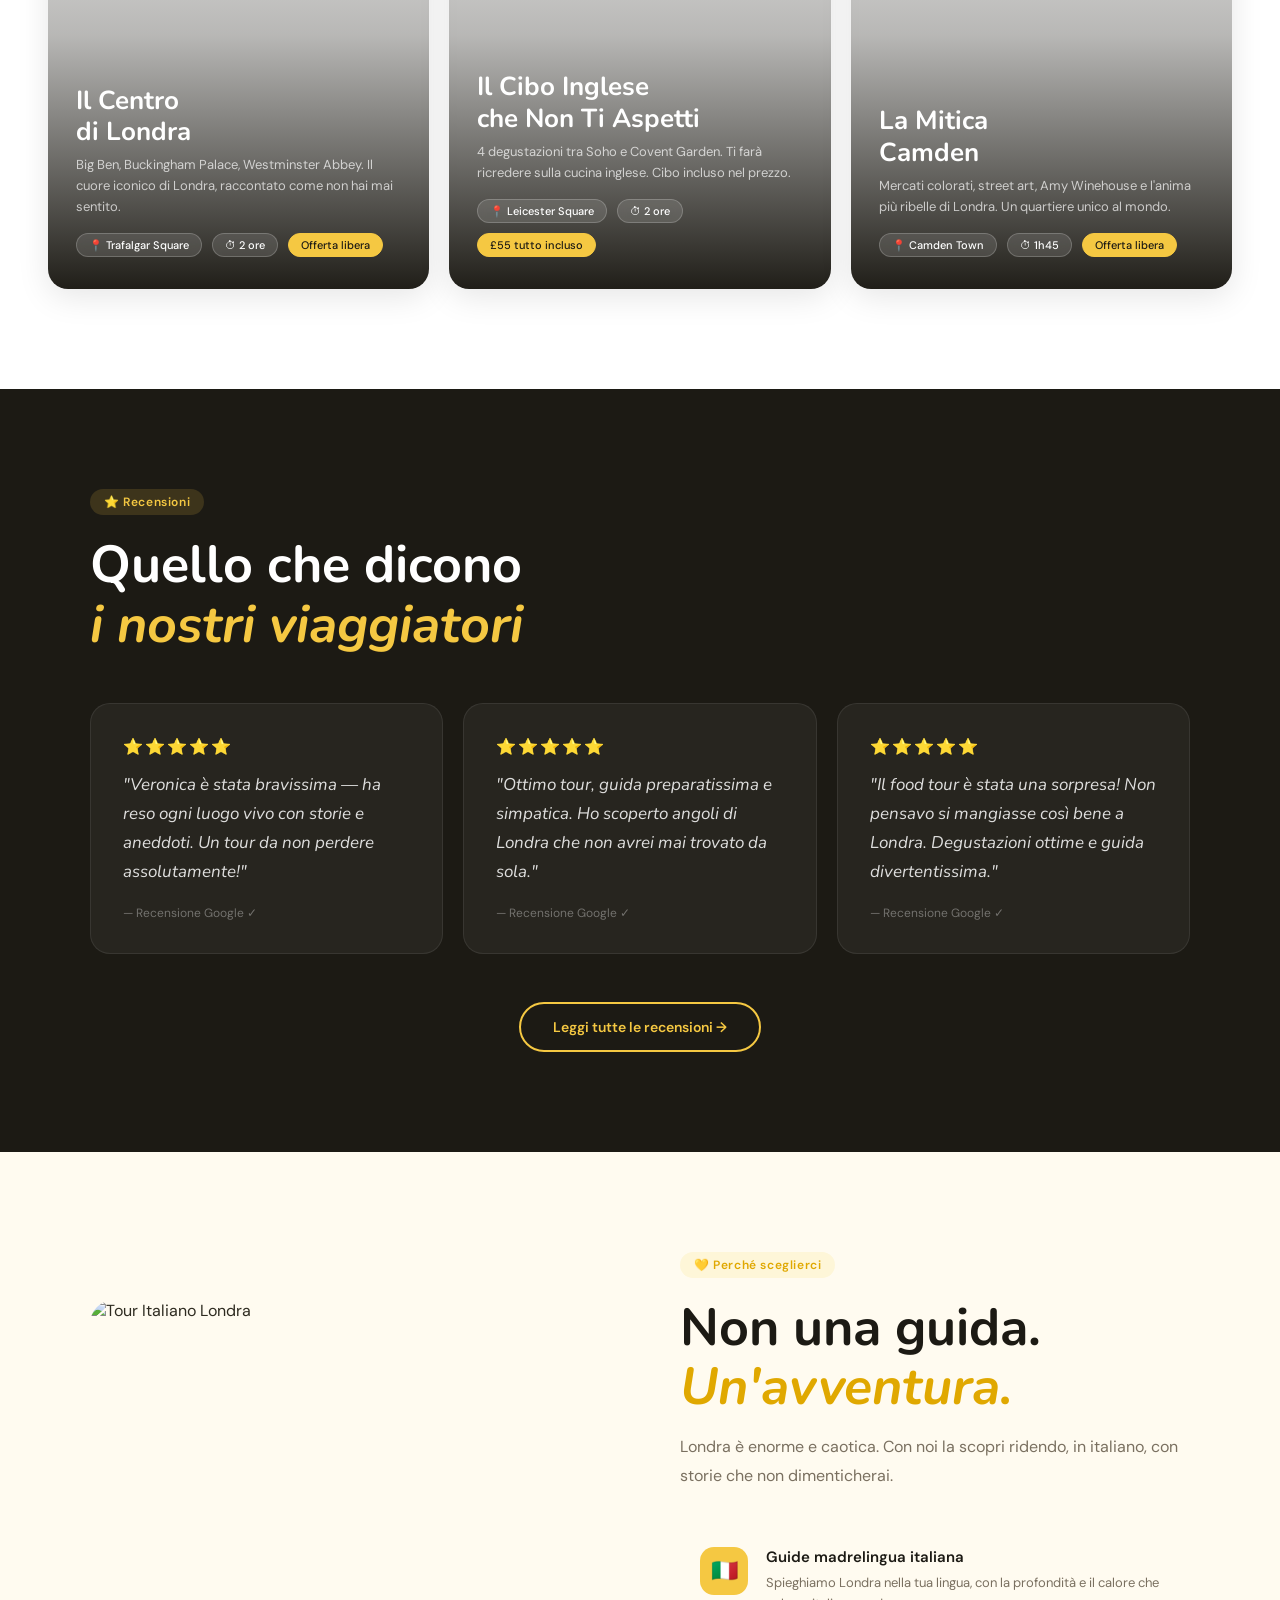
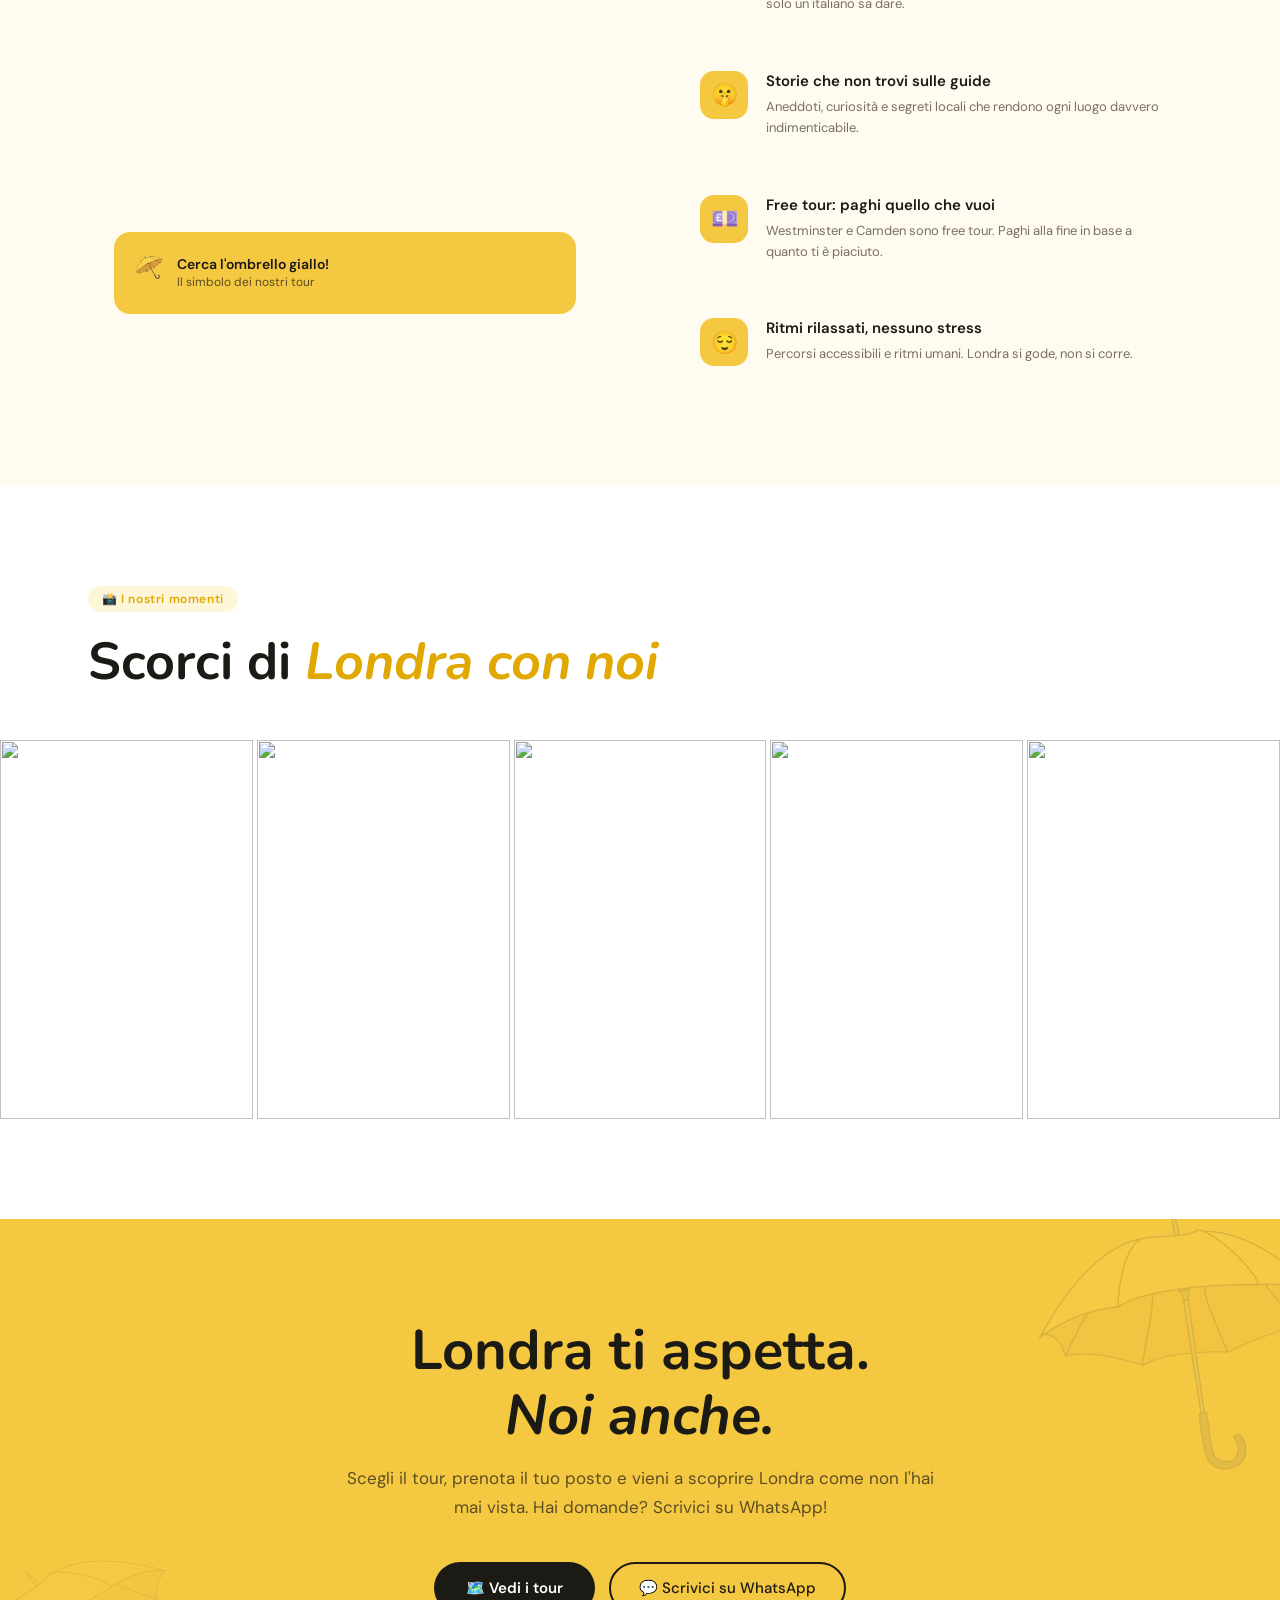
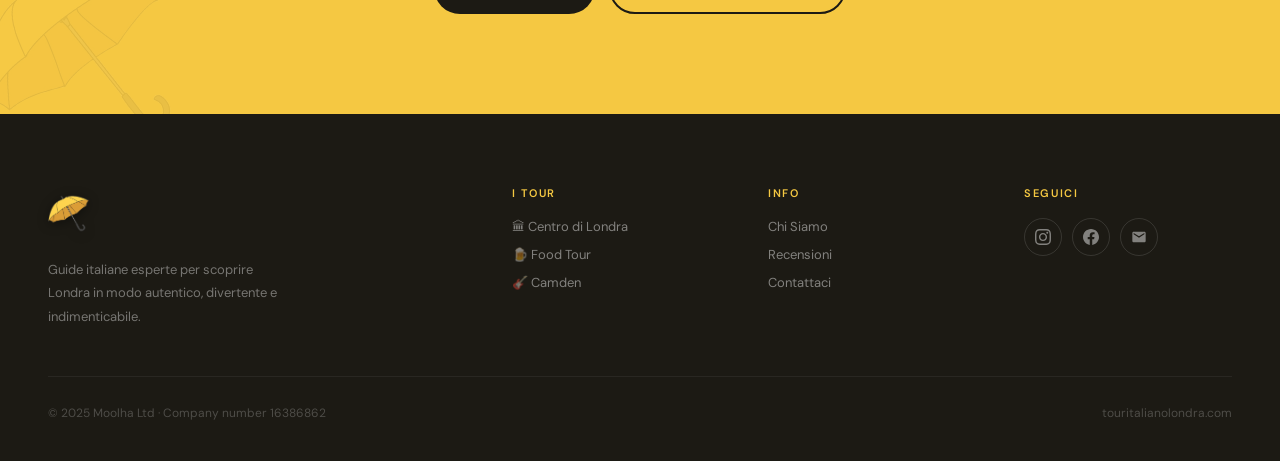
==== commit be9fe9d1: "Add files via upload" ====
--- a/index.html
+++ b/index.html
@@ -7,7 +7,7 @@
   <meta name="description" content="Scopri Londra con guide italiane esperte. Tour a piedi autentici, storie e segreti che le guide normali non raccontano." />
   <link rel="preconnect" href="https://fonts.googleapis.com" />
   <link rel="preconnect" href="https://fonts.gstatic.com" crossorigin />
-  <link href="https://fonts.googleapis.com/css2?family=Playfair+Display:ital,wght@0,400;0,700;1,400;1,700&family=DM+Sans:wght@300;400;500;600&display=swap" rel="stylesheet" />
+  <link href="https://fonts.googleapis.com/css2?family=Nunito:ital,wght@0,400;0,600;0,700;0,800;1,400;1,700&family=DM+Sans:wght@300;400;500;600&display=swap" rel="stylesheet" />
   <link rel="stylesheet" href="style.css" />
   <style>
     .hero { position:relative; min-height:100vh; display:flex; align-items:center; overflow:hidden; }
@@ -16,7 +16,7 @@
     .hero-umb-deco { position:absolute; right:-60px; bottom:-40px; width:420px; opacity:.07; pointer-events:none; transform:rotate(-15deg); z-index:1; }
     .hero-content { position:relative; z-index:2; padding:130px 48px 80px; max-width:800px; }
     .hero-tag { display:inline-flex; align-items:center; gap:8px; background:var(--yellow); color:var(--dark); padding:6px 16px; border-radius:100px; font-size:12px; font-weight:600; margin-bottom:28px; }
-    .hero h1 { font-family:'Playfair Display',serif; font-size:clamp(48px,7vw,80px); font-weight:700; line-height:1.08; color:white; margin-bottom:24px; }
+    .hero h1 { font-family:'Nunito', sans-serif; font-size:clamp(48px,7vw,80px); font-weight:700; line-height:1.08; color:white; margin-bottom:24px; }
     .hero h1 em { font-style:italic; color:var(--yellow); display:block; }
     .hero-sub { font-size:18px; font-weight:300; line-height:1.75; color:rgba(255,255,255,.8); max-width:520px; margin-bottom:44px; }
     .hero-actions { display:flex; gap:14px; flex-wrap:wrap; }
@@ -52,7 +52,7 @@
     #book::before { content:''; position:absolute; right:-80px; top:-60px; width:360px; height:360px; background:url('umbrella.png') center/contain no-repeat; opacity:.12; transform:rotate(20deg); pointer-events:none; }
     #book::after { content:''; position:absolute; left:-60px; bottom:-80px; width:280px; height:280px; background:url('umbrella.png') center/contain no-repeat; opacity:.08; transform:rotate(-10deg); pointer-events:none; }
     .book-inner { position:relative; z-index:1; max-width:600px; margin:0 auto; }
-    #book h2 { font-family:'Playfair Display',serif; font-size:clamp(36px,5vw,56px); font-weight:700; color:var(--dark); margin-bottom:16px; line-height:1.15; }
+    #book h2 { font-family:'Nunito', sans-serif; font-size:clamp(36px,5vw,56px); font-weight:700; color:var(--dark); margin-bottom:16px; line-height:1.15; }
     #book h2 em { font-style:italic; }
     #book p { font-size:17px; color:rgba(28,26,20,.7); line-height:1.7; margin-bottom:40px; }
     .book-actions { display:flex; gap:14px; justify-content:center; flex-wrap:wrap; }
--- a/style.css
+++ b/style.css
@@ -34,7 +34,7 @@
 .nav-logo { display: flex; align-items: center; gap: 12px; text-decoration: none; }
 .nav-logo img { height: 48px; width: auto; filter: drop-shadow(0 2px 4px rgba(0,0,0,0.3)); }
 .nav-logo-text {
-  font-family: 'Playfair Display', serif;
+  font-family: 'Nunito', sans-serif;
   font-size: 14px; color: white; line-height: 1.3;
 }
 .nav-links { display: flex; align-items: center; gap: 32px; list-style: none; }
@@ -114,7 +114,7 @@
 .tag-label.on-dark { background: rgba(245,200,66,0.15); color: var(--yellow); }
 
 h2.sec-title {
-  font-family: 'Playfair Display', serif;
+  font-family: 'Nunito', sans-serif;
   font-size: clamp(34px, 5vw, 52px); font-weight: 700;
   line-height: 1.15; color: var(--dark); margin-bottom: 16px;
 }
@@ -154,7 +154,7 @@
   font-size: 11px; font-weight: 700; letter-spacing: 0.05em;
 }
 .tour-card-content { position: absolute; bottom: 0; left: 0; right: 0; padding: 28px 28px 32px; }
-.tour-card-title { font-family: 'Playfair Display', serif; font-size: 26px; font-weight: 700; color: white; line-height: 1.2; margin-bottom: 8px; }
+.tour-card-title { font-family: 'Nunito', sans-serif; font-size: 26px; font-weight: 700; color: white; line-height: 1.2; margin-bottom: 8px; }
 .tour-card-desc { font-size: 13px; color: rgba(255,255,255,0.7); line-height: 1.6; margin-bottom: 16px; }
 .tour-card-meta { display: flex; flex-wrap: wrap; gap: 10px; }
 .tour-card-pill { background: rgba(255,255,255,0.12); border: 1px solid rgba(255,255,255,0.2); color: white; padding: 4px 12px; border-radius: 100px; font-size: 11px; font-weight: 500; backdrop-filter: blur(4px); }
@@ -166,7 +166,7 @@
   border-radius: 24px; padding: 48px;
   text-align: center; margin-top: 48px;
 }
-.booking-section h3 { font-family: 'Playfair Display', serif; font-size: 28px; margin-bottom: 12px; color: var(--dark); }
+.booking-section h3 { font-family: 'Nunito', sans-serif; font-size: 28px; margin-bottom: 12px; color: var(--dark); }
 .booking-section p { color: var(--muted); margin-bottom: 28px; font-size: 15px; }
 .cal-placeholder {
   background: white; border-radius: 16px;
@@ -183,7 +183,7 @@
 }
 .review-card:hover { border-color: rgba(245,200,66,0.3); transform: translateY(-4px); }
 .review-stars { font-size: 16px; margin-bottom: 14px; letter-spacing: 2px; }
-.review-text { font-family: 'Playfair Display', serif; font-size: 17px; font-style: italic; line-height: 1.7; color: rgba(255,255,255,0.85); margin-bottom: 18px; }
+.review-text { font-family: 'Nunito', sans-serif; font-size: 17px; font-style: italic; line-height: 1.7; color: rgba(255,255,255,0.85); margin-bottom: 18px; }
 .review-author { font-size: 12px; color: rgba(255,255,255,0.35); }
 
 /* ── WHY POINTS ── */
@@ -202,7 +202,7 @@
 .tour-hero-overlay { position: absolute; inset: 0; background: linear-gradient(to top, rgba(20,18,12,0.95) 0%, rgba(20,18,12,0.3) 60%, rgba(20,18,12,0.2) 100%); }
 .tour-hero-content { position: relative; z-index: 2; padding: 60px 48px; max-width: 800px; }
 .tour-hero-badge { display: inline-flex; align-items: center; gap: 8px; background: var(--yellow); color: var(--dark); padding: 6px 16px; border-radius: 100px; font-size: 12px; font-weight: 700; margin-bottom: 20px; }
-.tour-hero h1 { font-family: 'Playfair Display', serif; font-size: clamp(40px, 6vw, 68px); font-weight: 700; color: white; line-height: 1.1; margin-bottom: 16px; }
+.tour-hero h1 { font-family: 'Nunito', sans-serif; font-size: clamp(40px, 6vw, 68px); font-weight: 700; color: white; line-height: 1.1; margin-bottom: 16px; }
 .tour-hero h1 em { font-style: italic; color: var(--yellow); }
 .tour-hero-sub { font-size: 18px; color: rgba(255,255,255,0.8); line-height: 1.7; max-width: 560px; margin-bottom: 32px; }
 .tour-meta-pills { display: flex; flex-wrap: wrap; gap: 10px; margin-bottom: 32px; }
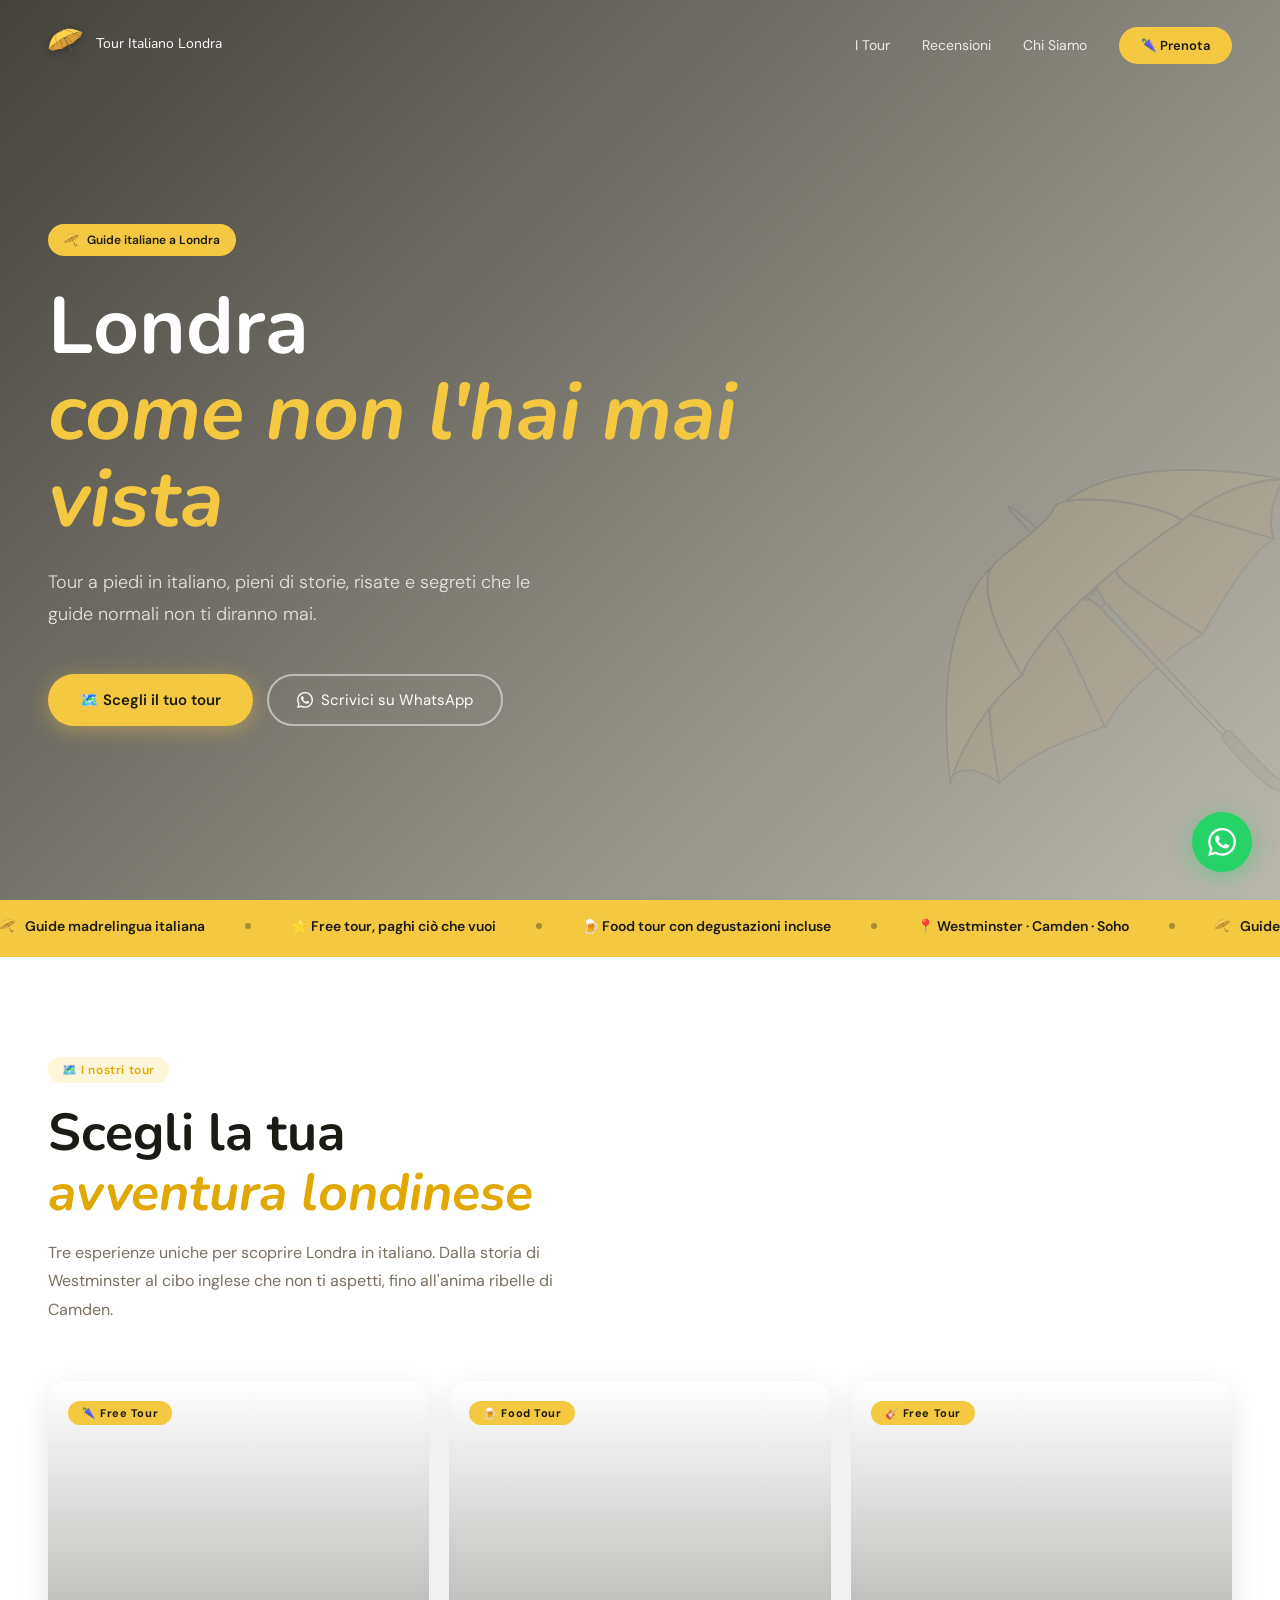
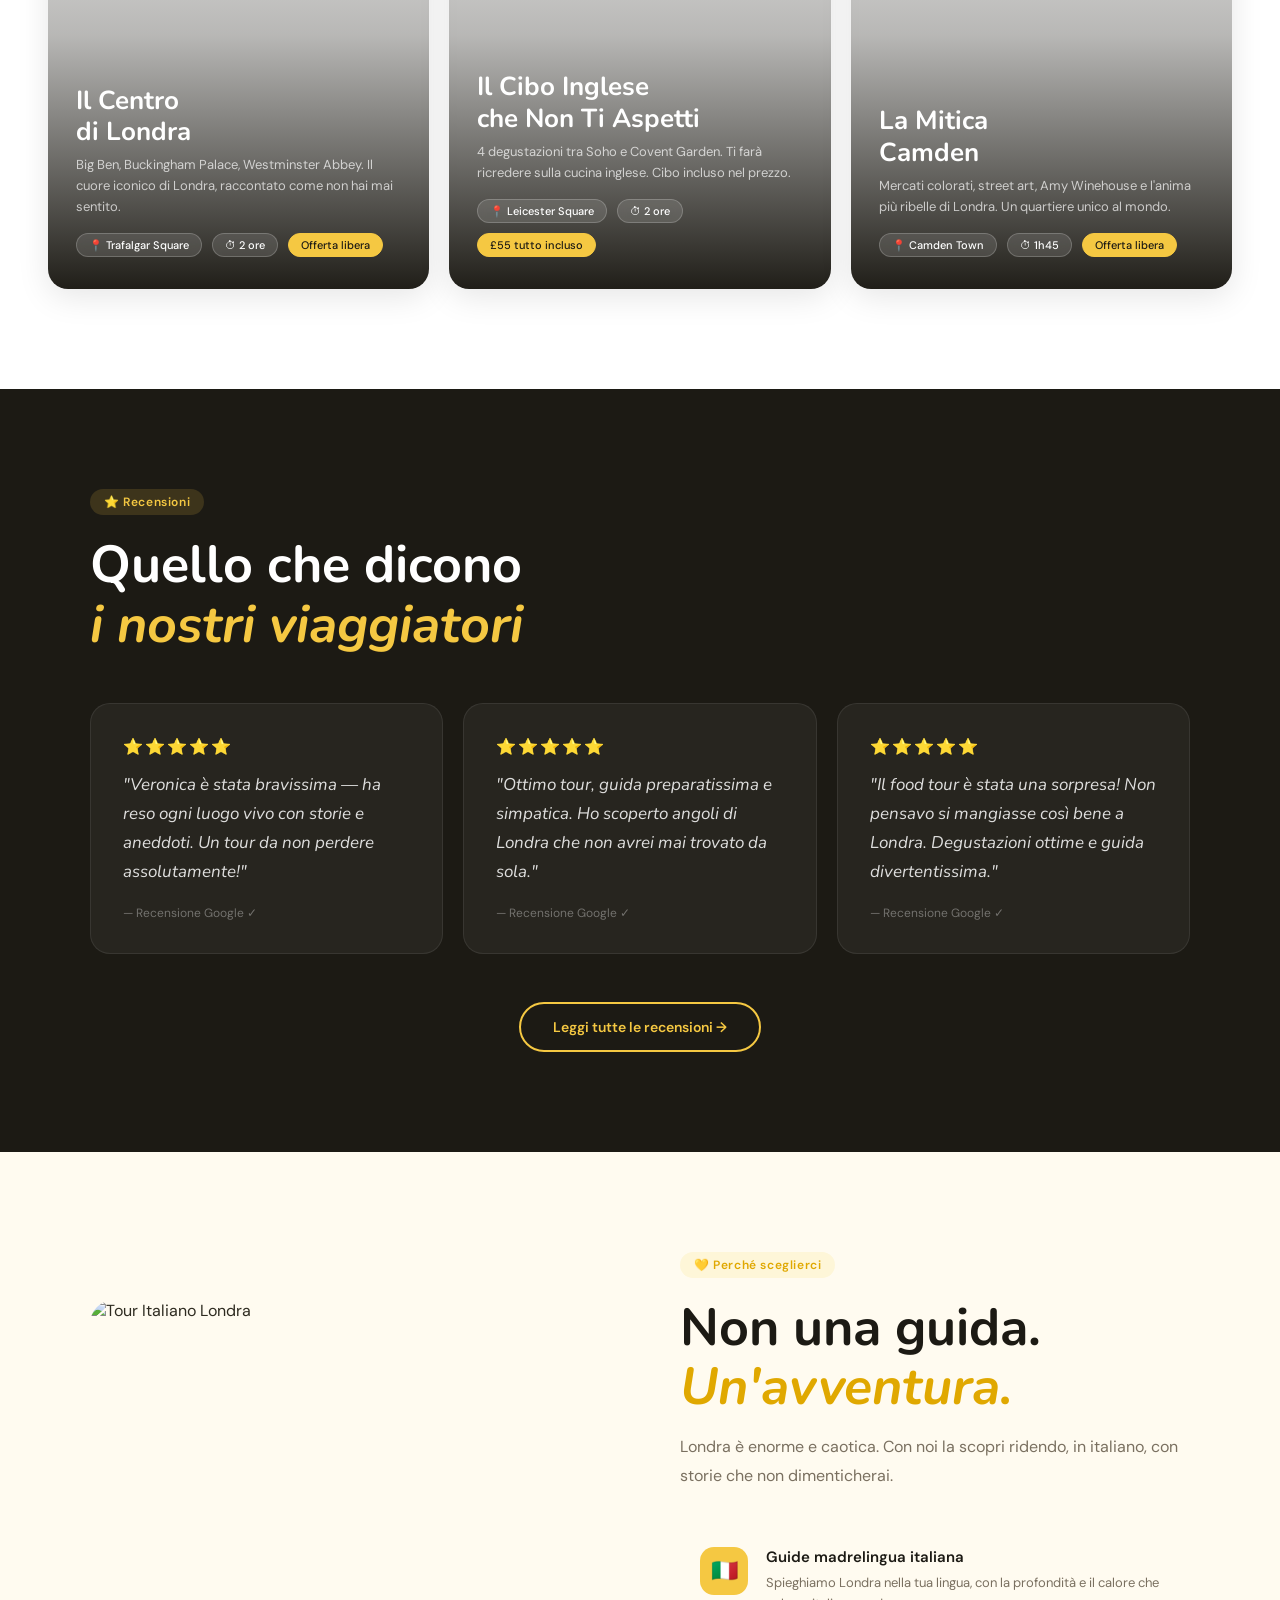
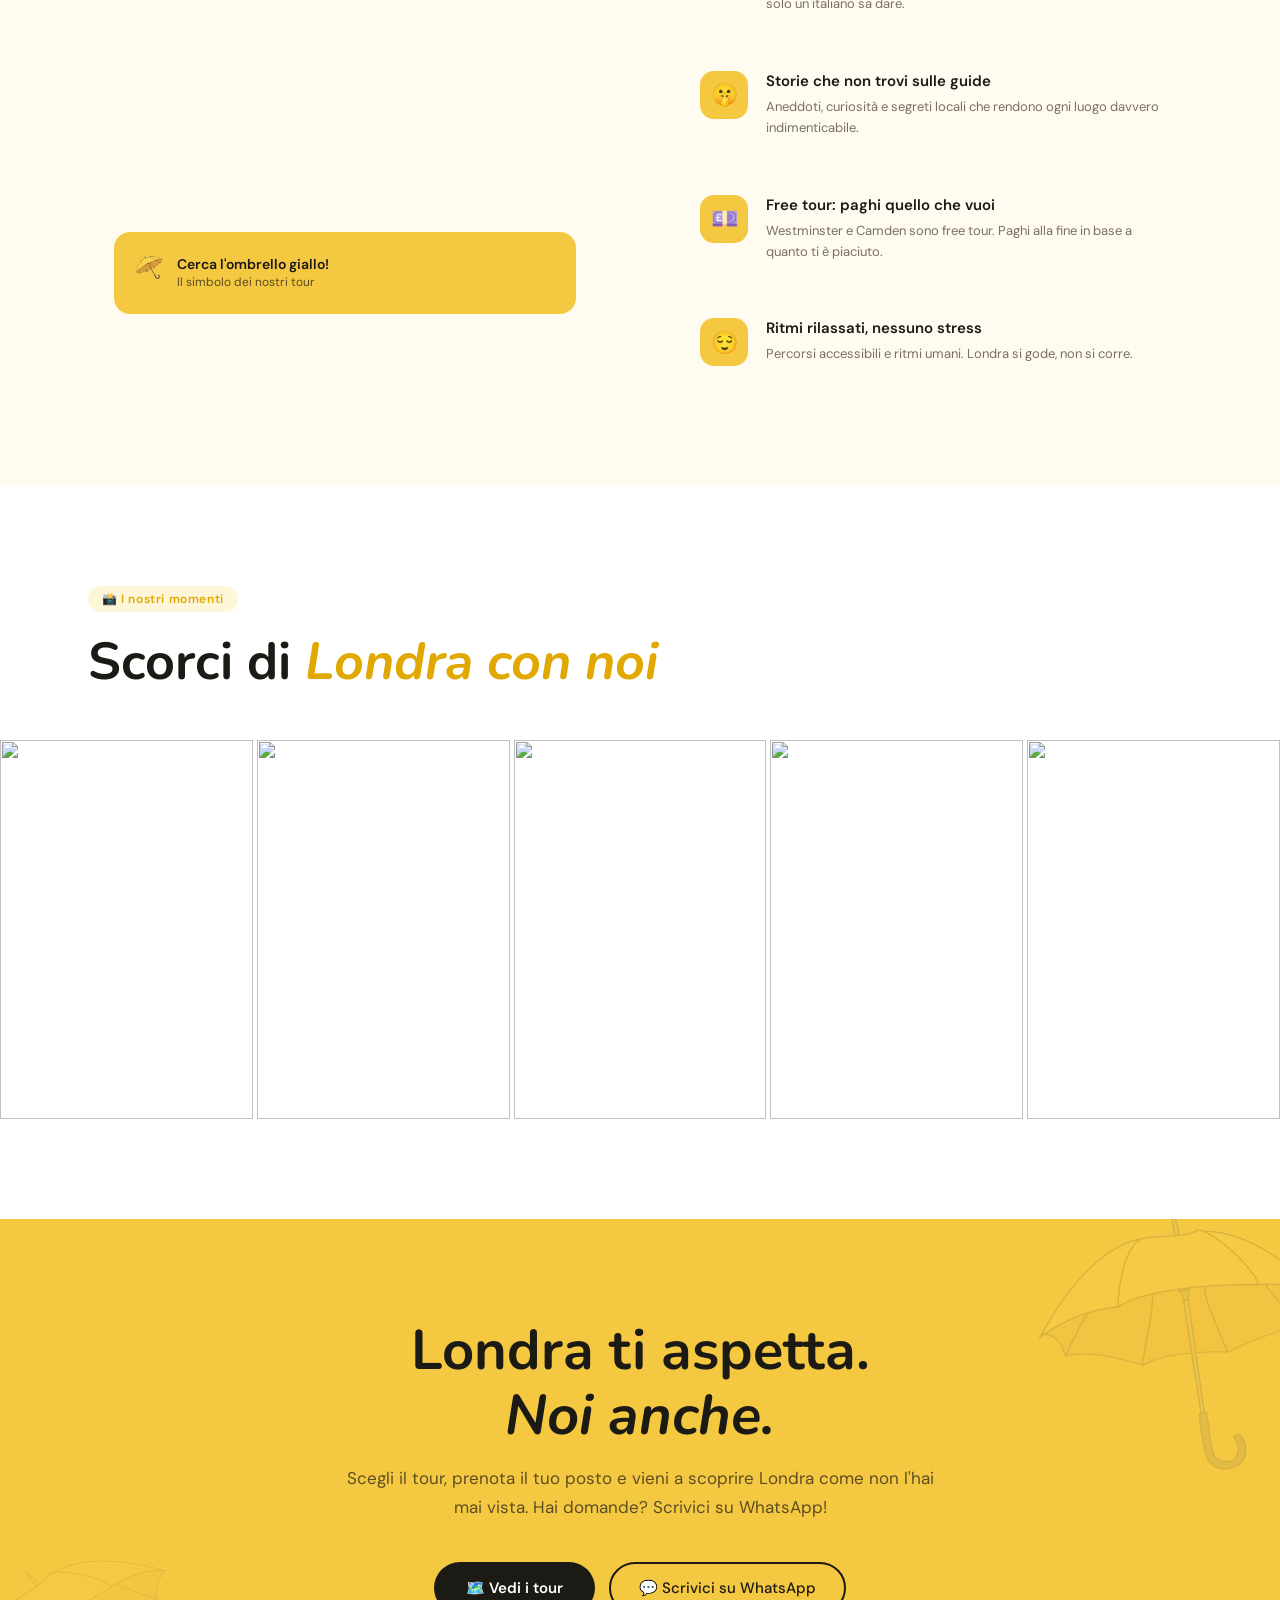
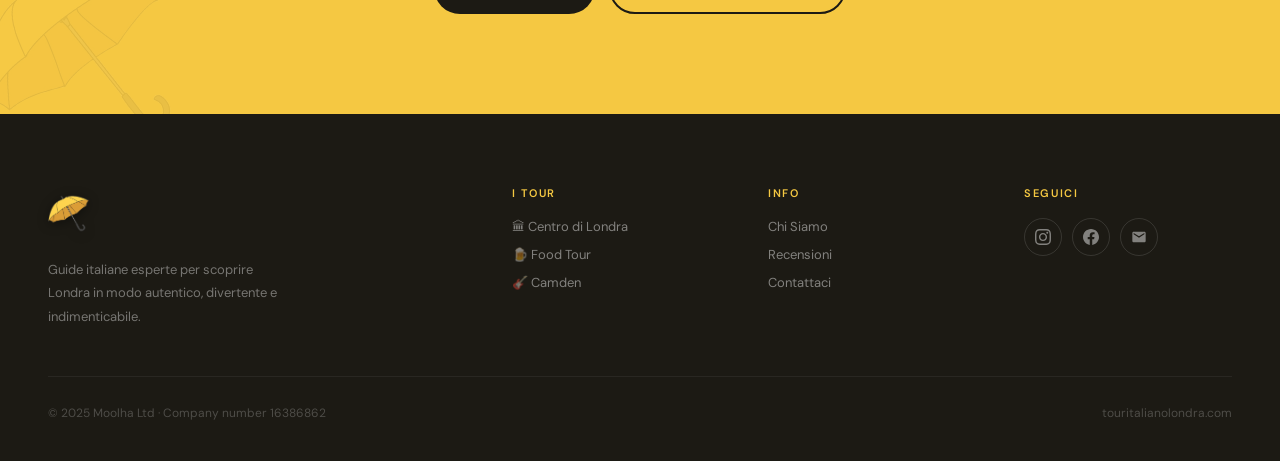
==== commit 1913e586: "Add files via upload" ====
--- a/index.html
+++ b/index.html
@@ -2,6 +2,8 @@
 <html lang="it">
 <head>
   <meta charset="UTF-8" />
+  <link rel="icon" type="image/x-icon" href="favicon.ico" />
+  <link rel="apple-touch-icon" href="apple-touch-icon.png" />
   <meta name="viewport" content="width=device-width, initial-scale=1.0" />
   <title>Tour Italiano Londra – Visite Guidate in Italiano</title>
   <meta name="description" content="Scopri Londra con guide italiane esperte. Tour a piedi autentici, storie e segreti che le guide normali non raccontano." />
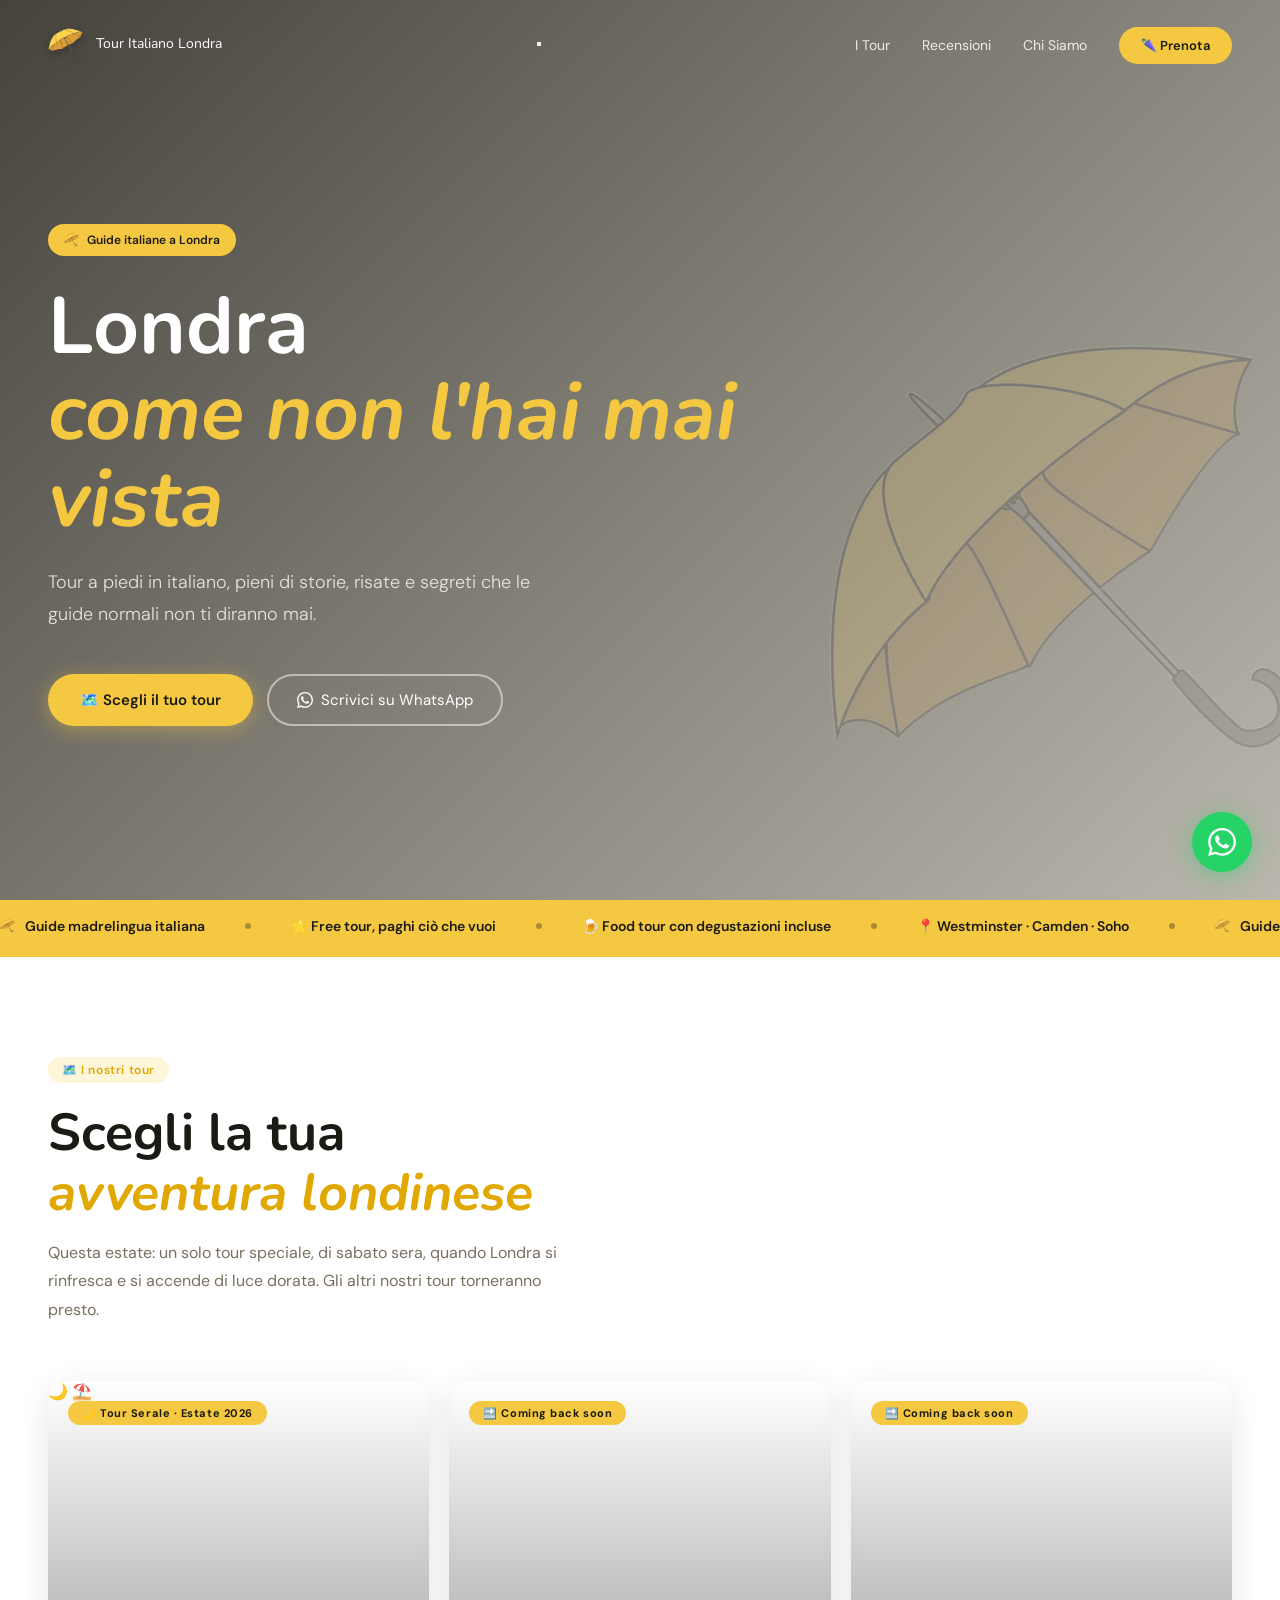
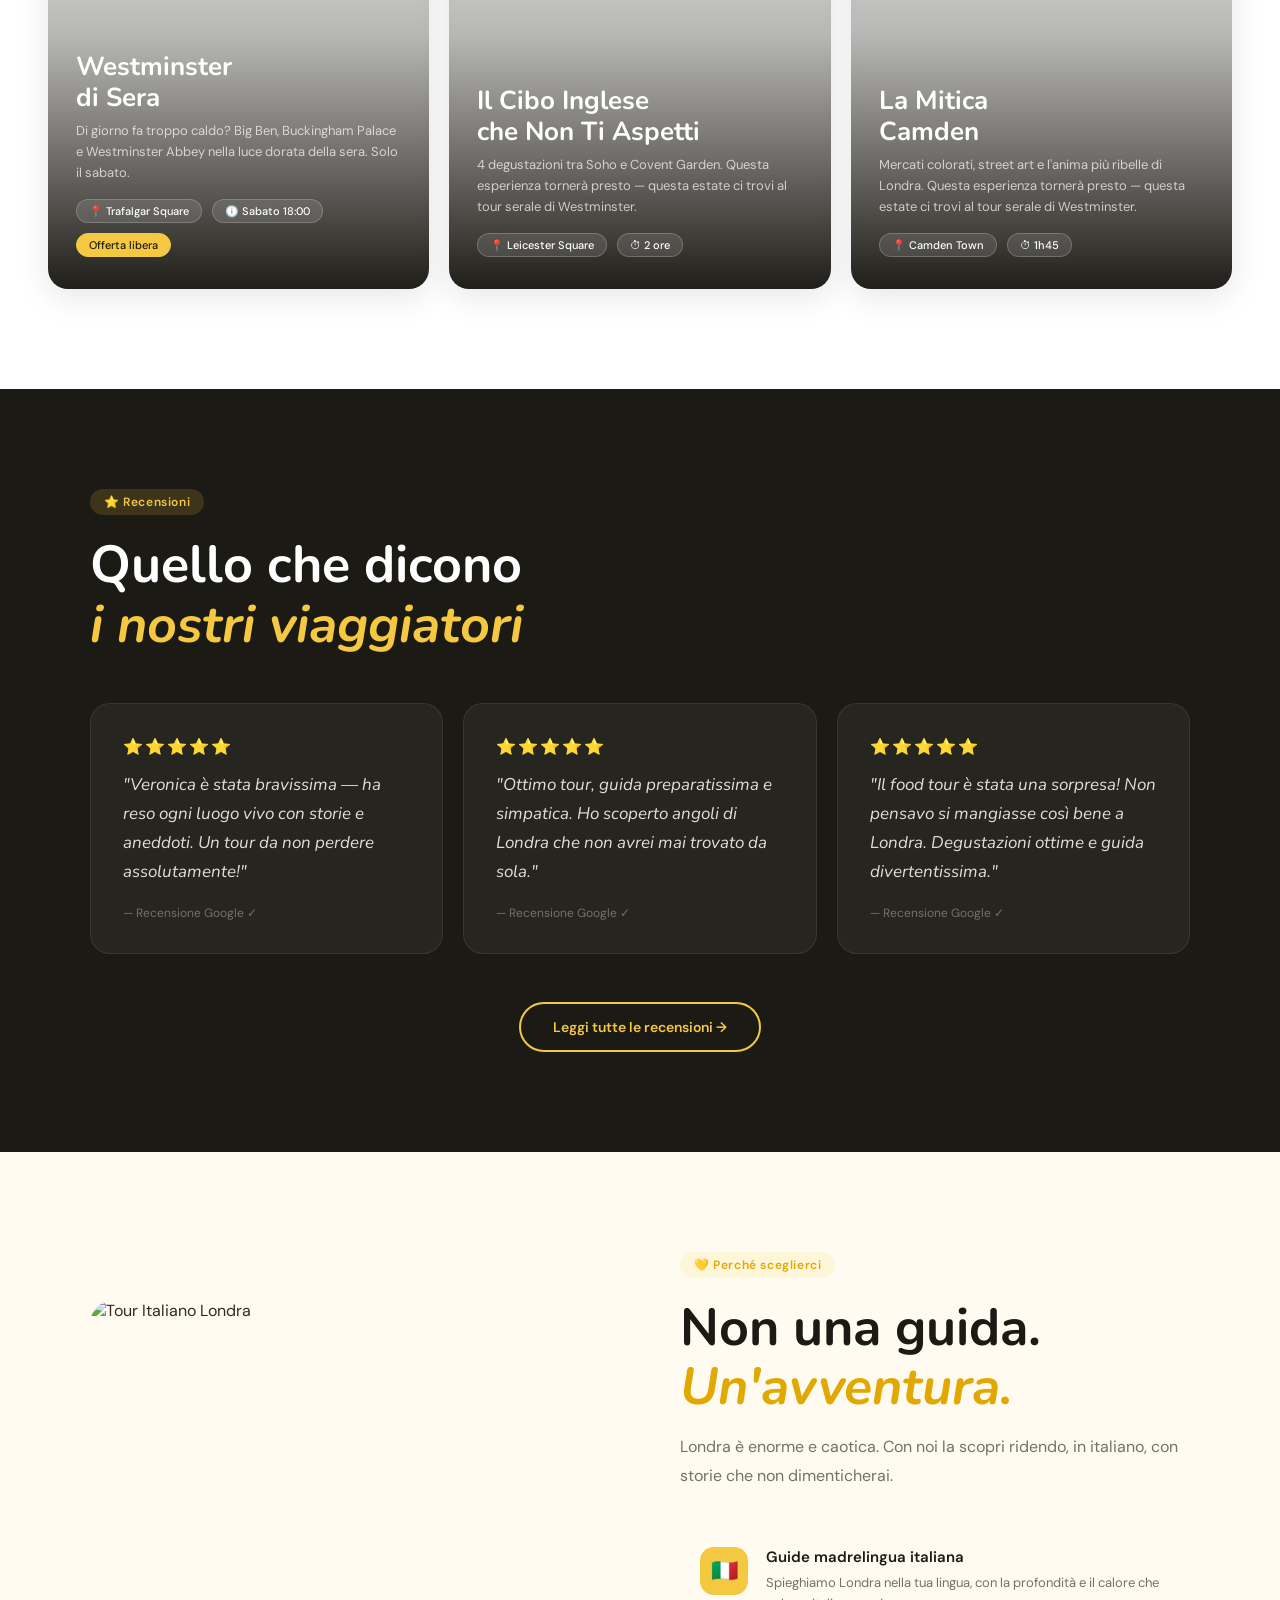
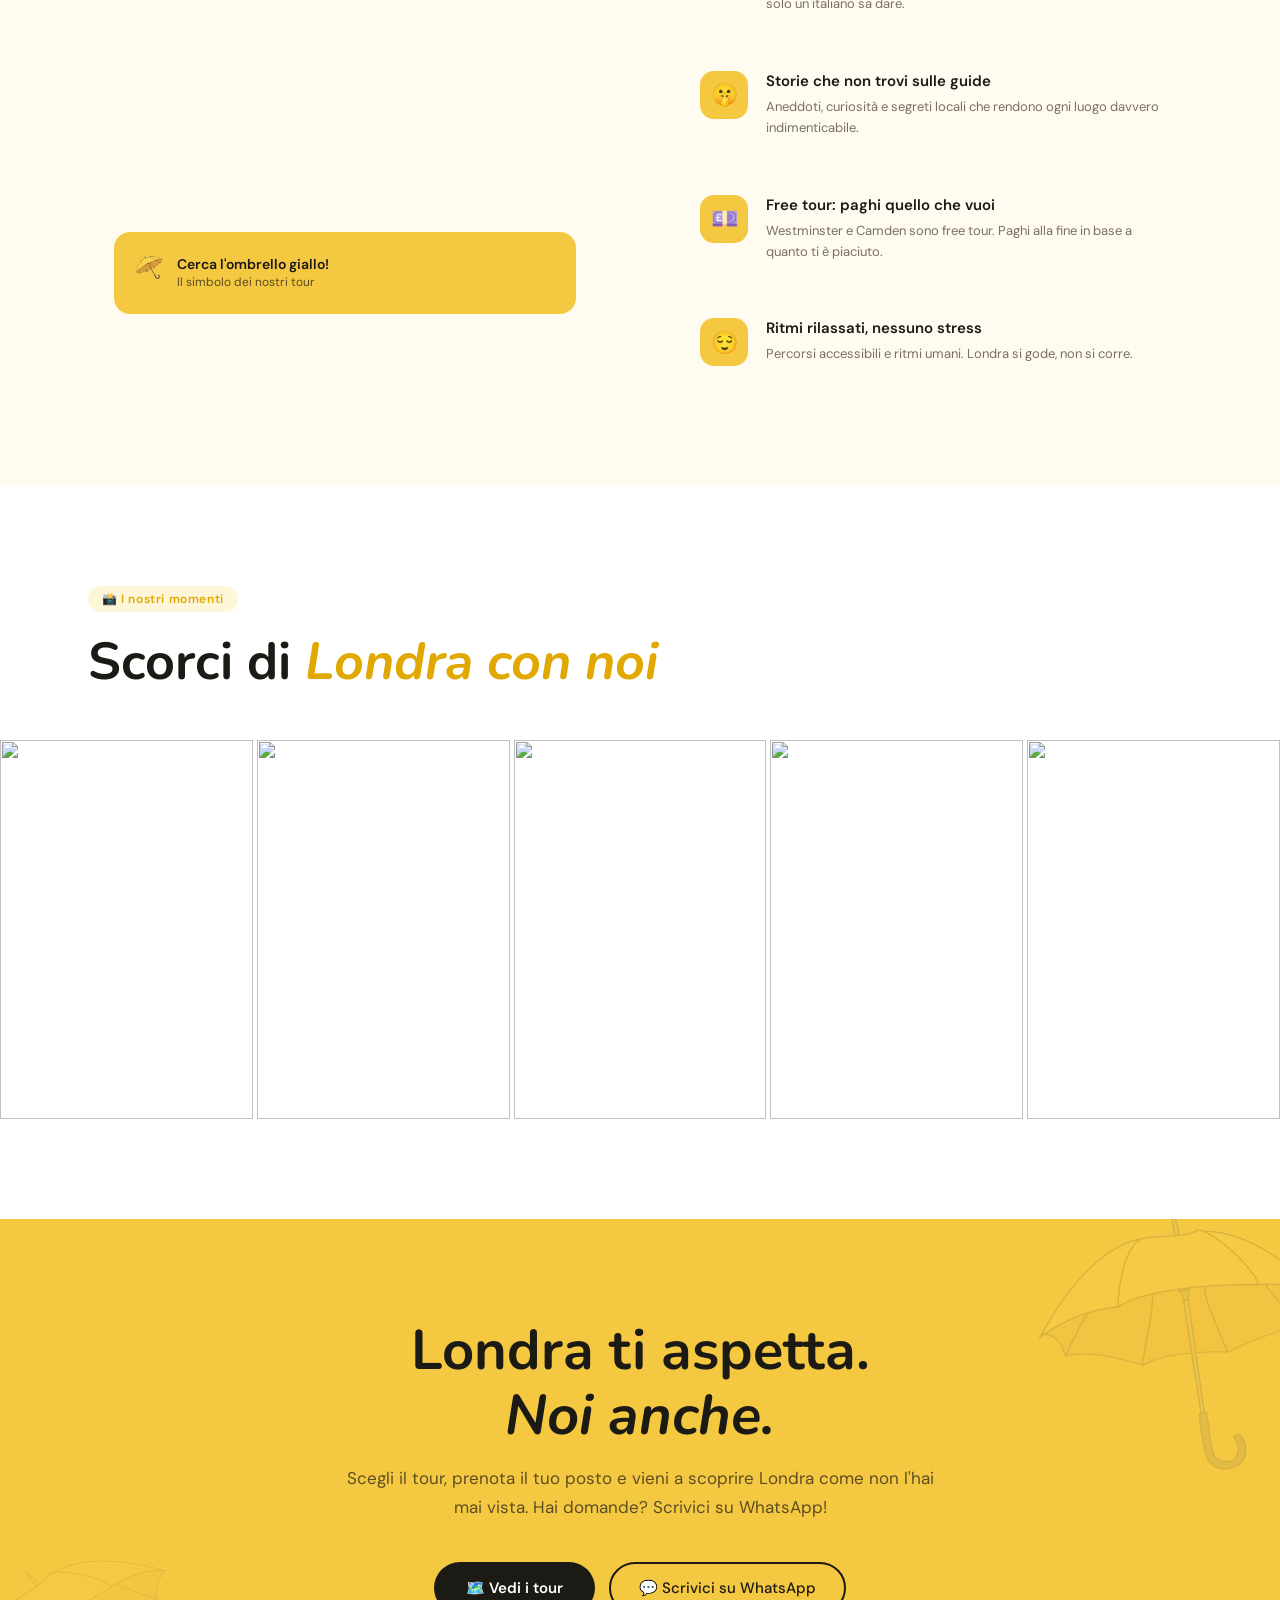
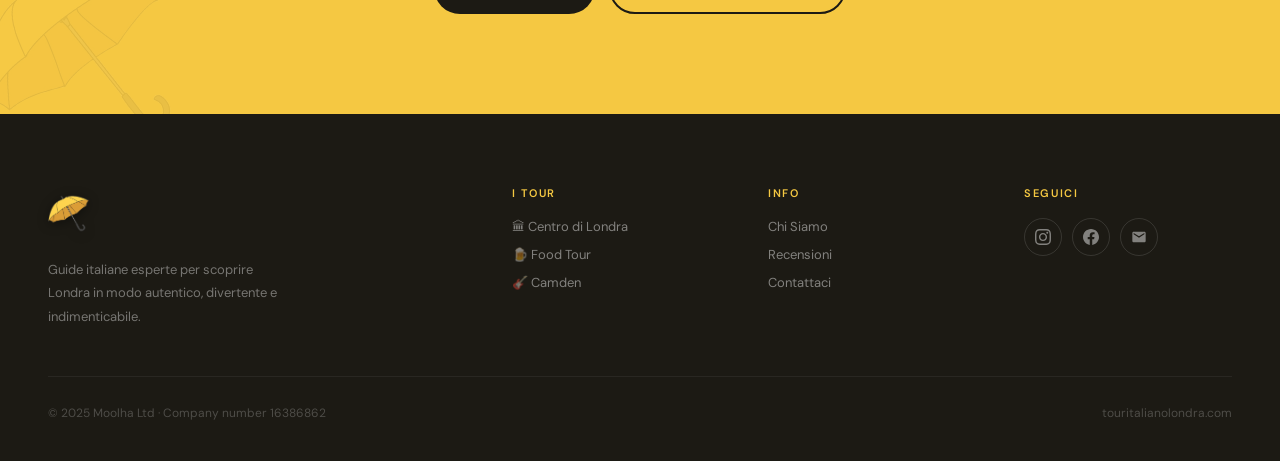
==== commit f3b73ed3: "Site update: mobile nav, evening Westminster tour, coming-soon pages, umbrella prominence" ====
--- a/index.html
+++ b/index.html
@@ -15,7 +15,7 @@
     .hero { position:relative; min-height:100vh; display:flex; align-items:center; overflow:hidden; }
     .hero-bg { position:absolute; inset:0; background:url('https://static.wixstatic.com/media/697fb5_3acbee60c34340d884ae23bb0e88e5a3~mv2.jpg/v1/fill/w_1920,h_1080,al_c,q_85/697fb5_3acbee60c34340d884ae23bb0e88e5a3~mv2.jpg') center/cover no-repeat; }
     .hero-overlay { position:absolute; inset:0; background:linear-gradient(135deg,rgba(28,26,20,.82) 0%,rgba(28,26,20,.5) 60%,rgba(28,26,20,.3) 100%); }
-    .hero-umb-deco { position:absolute; right:-60px; bottom:-40px; width:420px; opacity:.07; pointer-events:none; transform:rotate(-15deg); z-index:1; }
+    .hero-umb-deco { position:absolute; right:-40px; bottom:-30px; width:520px; opacity:.16; pointer-events:none; transform:rotate(-15deg); z-index:1; }
     .hero-content { position:relative; z-index:2; padding:130px 48px 80px; max-width:800px; }
     .hero-tag { display:inline-flex; align-items:center; gap:8px; background:var(--yellow); color:var(--dark); padding:6px 16px; border-radius:100px; font-size:12px; font-weight:600; margin-bottom:28px; }
     .hero h1 { font-family:'Nunito', sans-serif; font-size:clamp(48px,7vw,80px); font-weight:700; line-height:1.08; color:white; margin-bottom:24px; }
@@ -83,6 +83,7 @@
     <img src="umbrella.png" alt="Tour Italiano Londra" />
     <span class="nav-logo-text">Tour Italiano Londra</span>
   </a>
+  <button class="nav-toggle" id="navToggle" aria-label="Menu"><span></span><span></span><span></span></button>
   <ul class="nav-links">
     <li><a href="#tours">I Tour</a></li>
     <li><a href="#reviews">Recensioni</a></li>
@@ -137,48 +138,48 @@
   <div class="tours-header">
     <div class="tag-label">🗺️ I nostri tour</div>
     <h2 class="sec-title">Scegli la tua<br><em>avventura londinese</em></h2>
-    <p class="sec-body">Tre esperienze uniche per scoprire Londra in italiano. Dalla storia di Westminster al cibo inglese che non ti aspetti, fino all'anima ribelle di Camden.</p>
+    <p class="sec-body">Questa estate: un solo tour speciale, di sabato sera, quando Londra si rinfresca e si accende di luce dorata. Gli altri nostri tour torneranno presto.</p>
   </div>
   <div class="tours-grid">
     <a href="westminster.html" class="tour-card">
       <div class="tour-card-img" style="background-image:url('https://static.wixstatic.com/media/c36e94_24d0801b5d894c0296fcd661af910e0d~mv2.jpg/v1/fill/w_800,h_1000,al_c,q_80/c36e94_24d0801b5d894c0296fcd661af910e0d~mv2.jpg')"></div>
       <div class="tour-card-overlay"></div>
-      <div class="tour-card-badge">🌂 Free Tour</div>
+      <div class="tour-card-badge">🌙 Tour Serale · Estate 2026</div>
+      <span class="deco-sticker deco-moon">🌙</span>
+      <span class="deco-sticker deco-umbrella">⛱️</span>
       <div class="tour-card-content">
-        <h3 class="tour-card-title">Il Centro<br>di Londra</h3>
-        <p class="tour-card-desc">Big Ben, Buckingham Palace, Westminster Abbey. Il cuore iconico di Londra, raccontato come non hai mai sentito.</p>
+        <h3 class="tour-card-title">Westminster<br>di Sera</h3>
+        <p class="tour-card-desc">Di giorno fa troppo caldo? Big Ben, Buckingham Palace e Westminster Abbey nella luce dorata della sera. Solo il sabato.</p>
         <div class="tour-card-meta">
           <span class="tour-card-pill">📍 Trafalgar Square</span>
-          <span class="tour-card-pill">⏱ 2 ore</span>
+          <span class="tour-card-pill">🕕 Sabato 18:00</span>
           <span class="tour-card-pill yellow">Offerta libera</span>
         </div>
       </div>
     </a>
-    <a href="foodtour.html" class="tour-card">
+    <a href="foodtour.html" class="tour-card tour-card-soon">
       <div class="tour-card-img" style="background-image:url('https://static.wixstatic.com/media/697fb5_fdd885367e0446beb5262ba3d331eb3d~mv2.jpg/v1/fill/w_800,h_1000,al_c,q_80/697fb5_fdd885367e0446beb5262ba3d331eb3d~mv2.jpg')"></div>
       <div class="tour-card-overlay"></div>
-      <div class="tour-card-badge">🍺 Food Tour</div>
+      <div class="tour-card-badge soon-badge">🔜 Coming back soon</div>
       <div class="tour-card-content">
         <h3 class="tour-card-title">Il Cibo Inglese<br>che Non Ti Aspetti</h3>
-        <p class="tour-card-desc">4 degustazioni tra Soho e Covent Garden. Ti farà ricredere sulla cucina inglese. Cibo incluso nel prezzo.</p>
+        <p class="tour-card-desc">4 degustazioni tra Soho e Covent Garden. Questa esperienza tornerà presto — questa estate ci trovi al tour serale di Westminster.</p>
         <div class="tour-card-meta">
           <span class="tour-card-pill">📍 Leicester Square</span>
           <span class="tour-card-pill">⏱ 2 ore</span>
-          <span class="tour-card-pill yellow">£55 tutto incluso</span>
         </div>
       </div>
     </a>
-    <a href="camden.html" class="tour-card">
+    <a href="camden.html" class="tour-card tour-card-soon">
       <div class="tour-card-img" style="background-image:url('https://static.wixstatic.com/media/c36e94_e0b383abf11d48839dcc6bccf5259ceb~mv2.jpg/v1/fill/w_800,h_1000,al_c,q_80/c36e94_e0b383abf11d48839dcc6bccf5259ceb~mv2.jpg')"></div>
       <div class="tour-card-overlay"></div>
-      <div class="tour-card-badge">🎸 Free Tour</div>
+      <div class="tour-card-badge soon-badge">🔜 Coming back soon</div>
       <div class="tour-card-content">
         <h3 class="tour-card-title">La Mitica<br>Camden</h3>
-        <p class="tour-card-desc">Mercati colorati, street art, Amy Winehouse e l'anima più ribelle di Londra. Un quartiere unico al mondo.</p>
+        <p class="tour-card-desc">Mercati colorati, street art e l'anima più ribelle di Londra. Questa esperienza tornerà presto — questa estate ci trovi al tour serale di Westminster.</p>
         <div class="tour-card-meta">
           <span class="tour-card-pill">📍 Camden Town</span>
           <span class="tour-card-pill">⏱ 1h45</span>
-          <span class="tour-card-pill yellow">Offerta libera</span>
         </div>
       </div>
     </a>
@@ -313,6 +314,21 @@
     u.classList.toggle('show', window.scrollY > 300);
   });
 });
+
+var navToggle = document.getElementById('navToggle');
+var navLinksEl = document.querySelector('.nav-links');
+if (navToggle && navLinksEl) {
+  navToggle.addEventListener('click', function() {
+    navLinksEl.classList.toggle('open');
+    navToggle.classList.toggle('active');
+  });
+  navLinksEl.querySelectorAll('a').forEach(function(a) {
+    a.addEventListener('click', function() {
+      navLinksEl.classList.remove('open');
+      navToggle.classList.remove('active');
+    });
+  });
+}
 </script>
 </body>
 </html>
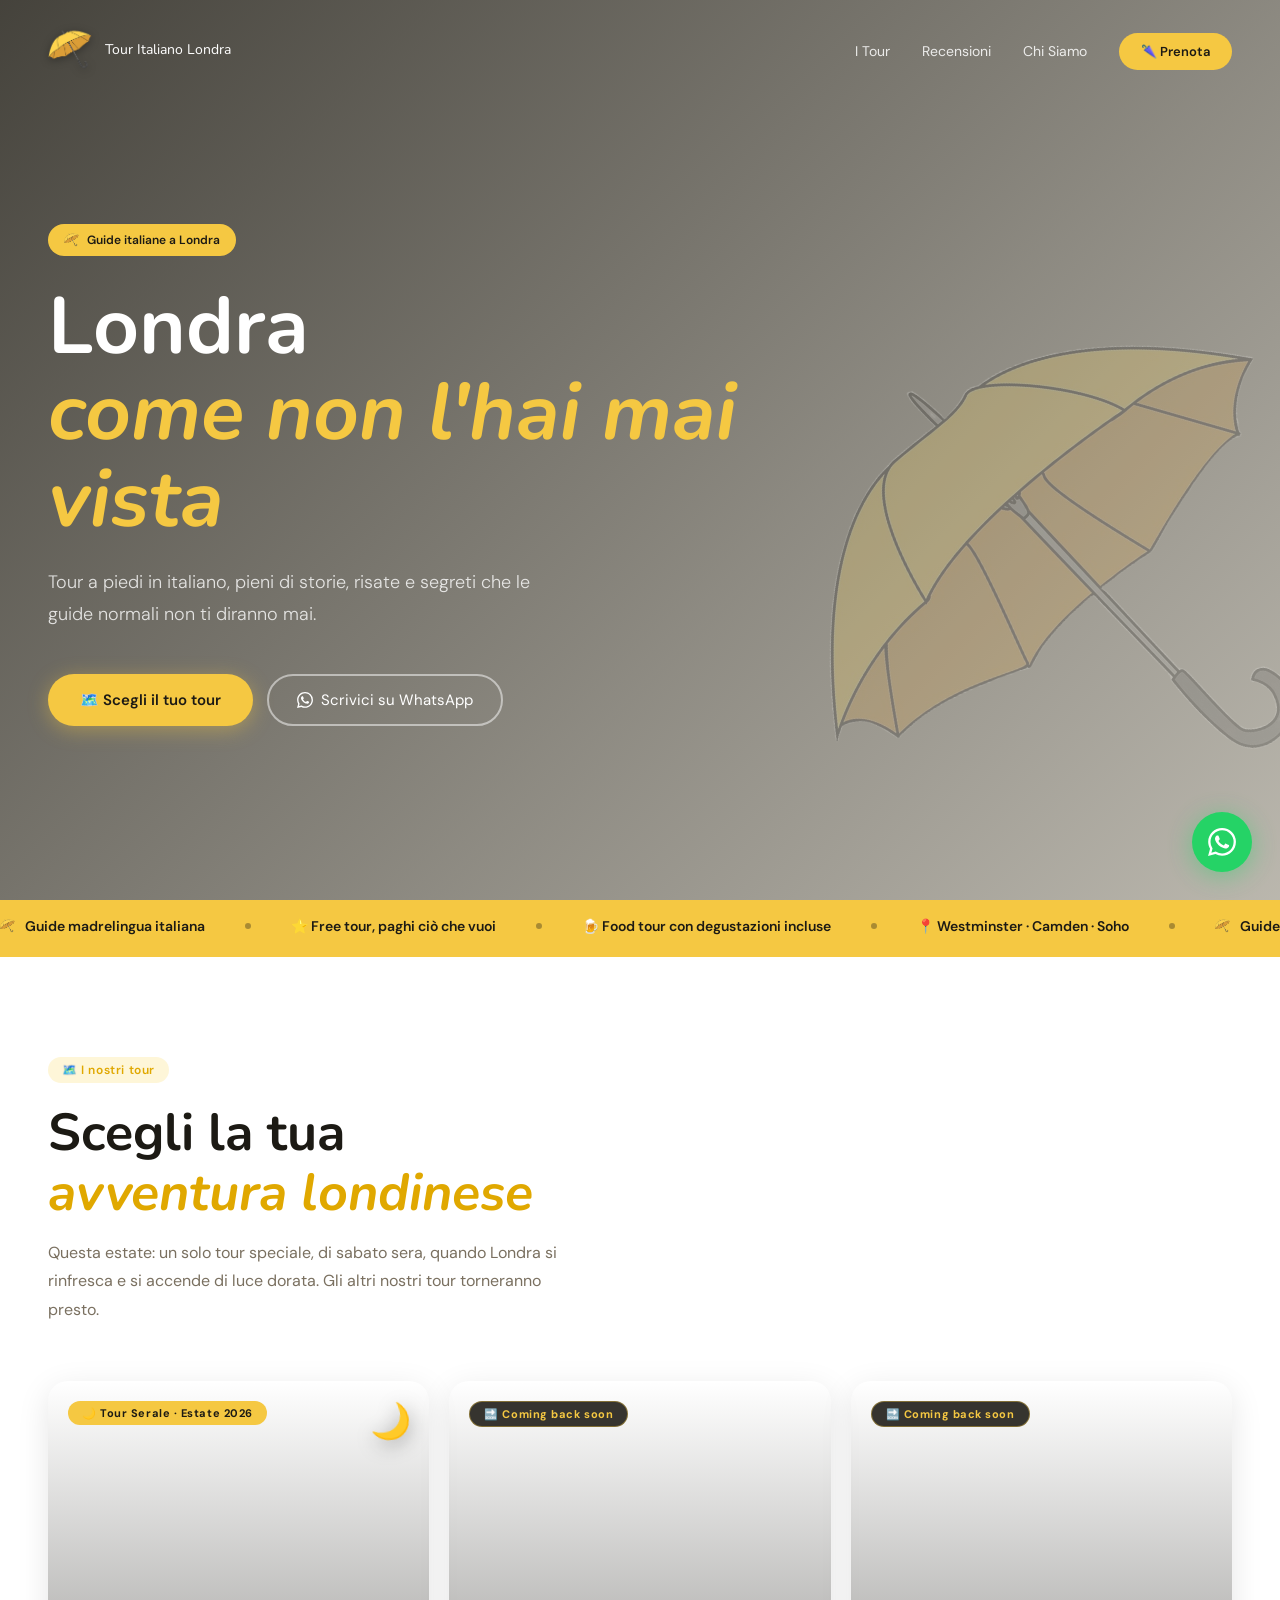
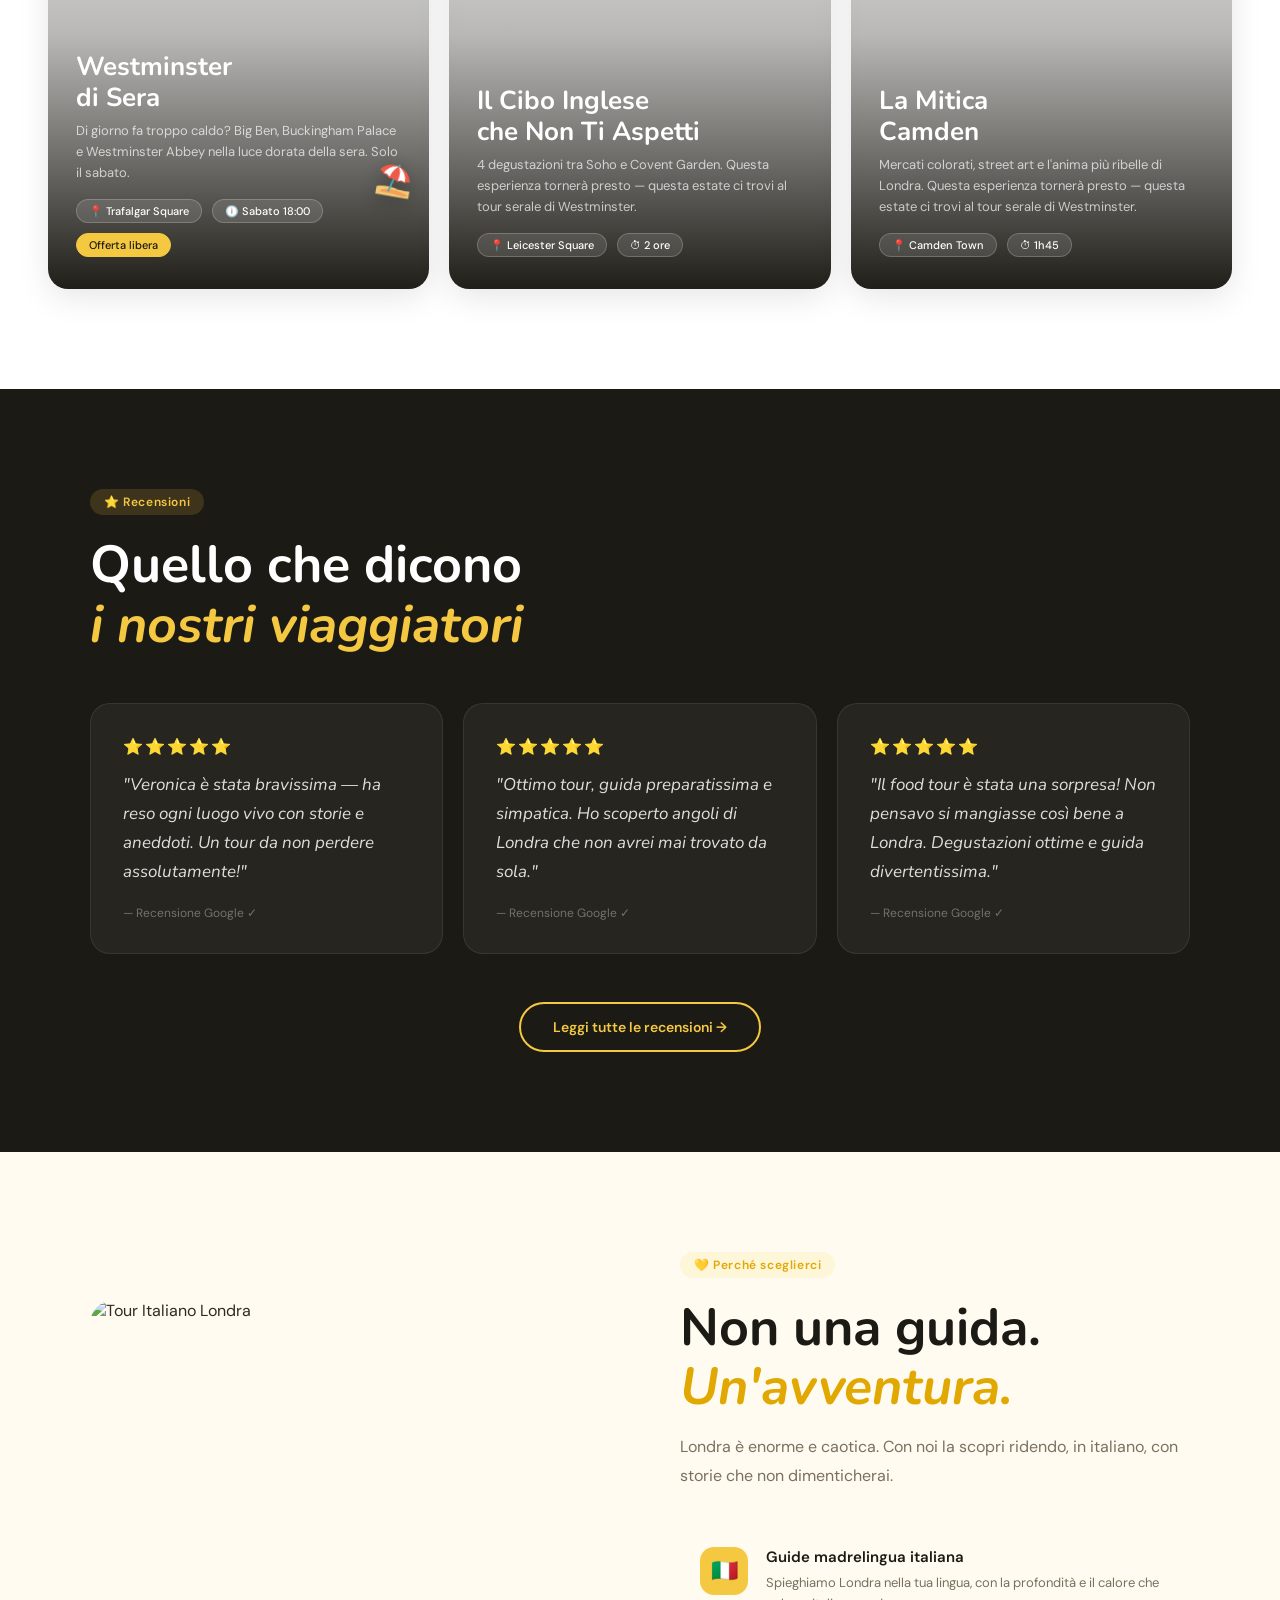
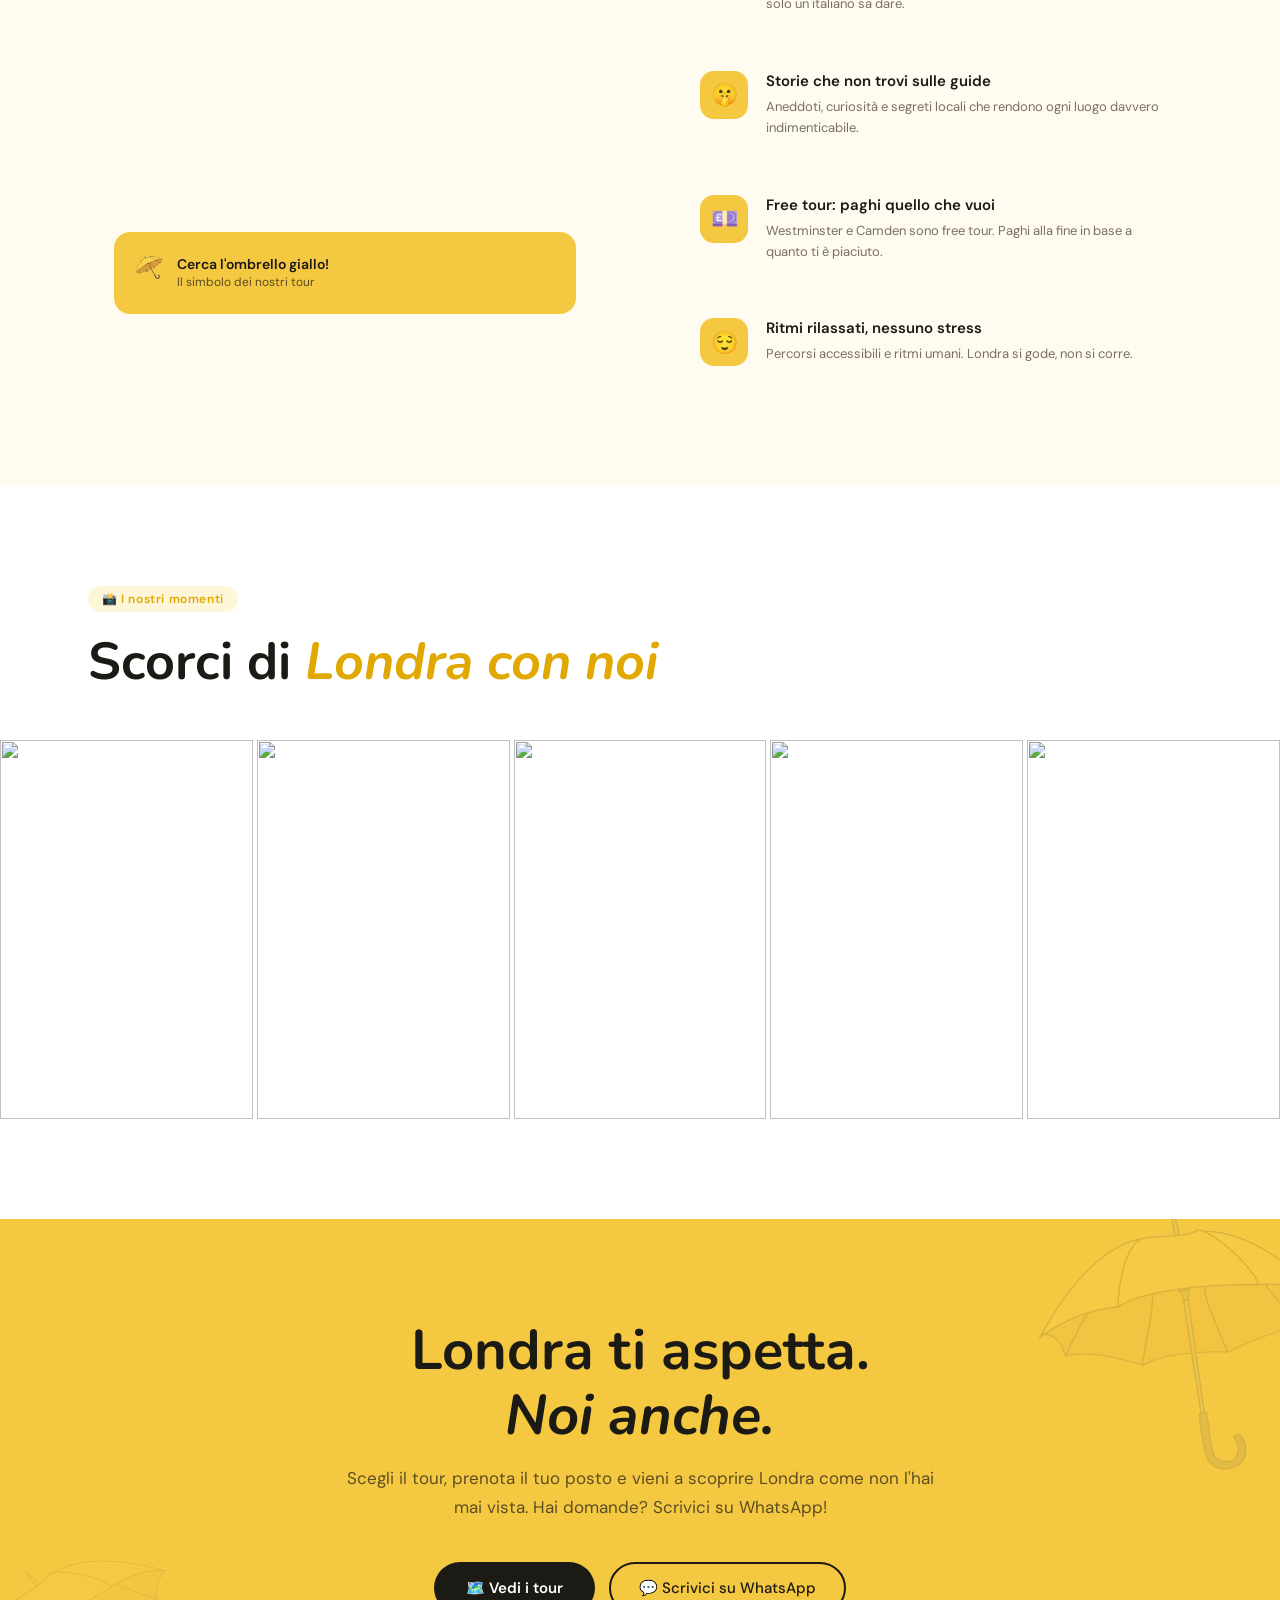
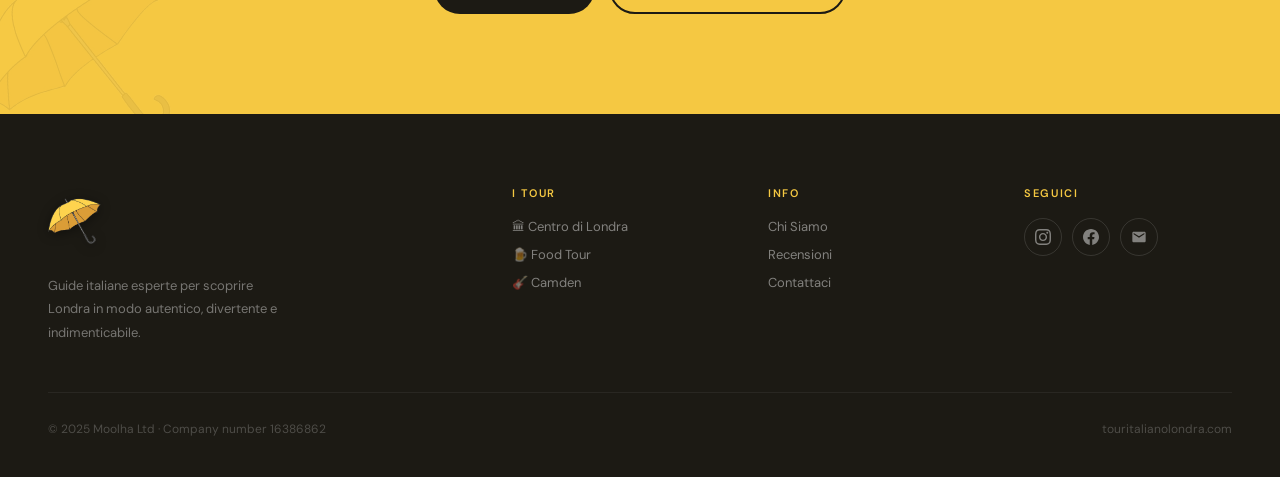
==== commit bfffe562: "Fix mobile hero: show yellow umbrella, reduce photo crop" ====
--- a/index.html
+++ b/index.html
@@ -15,7 +15,7 @@
     .hero { position:relative; min-height:100vh; display:flex; align-items:center; overflow:hidden; }
     .hero-bg { position:absolute; inset:0; background:url('https://static.wixstatic.com/media/697fb5_3acbee60c34340d884ae23bb0e88e5a3~mv2.jpg/v1/fill/w_1920,h_1080,al_c,q_85/697fb5_3acbee60c34340d884ae23bb0e88e5a3~mv2.jpg') center/cover no-repeat; }
     .hero-overlay { position:absolute; inset:0; background:linear-gradient(135deg,rgba(28,26,20,.82) 0%,rgba(28,26,20,.5) 60%,rgba(28,26,20,.3) 100%); }
-    .hero-umb-deco { position:absolute; right:-40px; bottom:-30px; width:520px; opacity:.16; pointer-events:none; transform:rotate(-15deg); z-index:1; }
+    .hero-umb-deco { position:absolute; right:-40px; bottom:-30px; width:520px; opacity:.22; pointer-events:none; transform:rotate(-15deg); z-index:1; }
     .hero-content { position:relative; z-index:2; padding:130px 48px 80px; max-width:800px; }
     .hero-tag { display:inline-flex; align-items:center; gap:8px; background:var(--yellow); color:var(--dark); padding:6px 16px; border-radius:100px; font-size:12px; font-weight:600; margin-bottom:28px; }
     .hero h1 { font-family:'Nunito', sans-serif; font-size:clamp(48px,7vw,80px); font-weight:700; line-height:1.08; color:white; margin-bottom:24px; }
@@ -66,8 +66,10 @@
       .why-img-wrap { display:none; }
     }
     @media(max-width:600px) {
+      .hero { min-height:72vh; }
+      .hero-bg { background-position: center 22%; }
       .hero-content { padding:100px 24px 60px; }
-      .hero-umb-deco { display:none; }
+      .hero-umb-deco { width:230px; right:-24px; bottom:-16px; opacity:.32; }
       .hero-actions { flex-direction:column; align-items:flex-start; }
       #tours,#reviews,#why,#book { padding:72px 24px; }
       #gallery { padding:72px 0; }
--- a/style.css
+++ b/style.css
@@ -32,7 +32,7 @@
   box-shadow: 0 2px 24px rgba(0,0,0,0.25);
 }
 .nav-logo { display: flex; align-items: center; gap: 12px; text-decoration: none; }
-.nav-logo img { height: 48px; width: auto; filter: drop-shadow(0 2px 4px rgba(0,0,0,0.3)); }
+.nav-logo img { height: 60px; width: auto; filter: drop-shadow(0 2px 4px rgba(0,0,0,0.3)); }
 .nav-logo-text {
   font-family: 'Nunito', sans-serif;
   font-size: 14px; color: white; line-height: 1.3;
@@ -219,7 +219,7 @@
 /* ── FOOTER ── */
 footer { background: var(--dark); padding: 72px 48px 40px; }
 .footer-inner { max-width: 1200px; margin: 0 auto; display: grid; grid-template-columns: 2fr 1fr 1fr 1fr; gap: 48px; margin-bottom: 48px; }
-.footer-brand img { height: 56px; margin-bottom: 16px; display: block; filter: drop-shadow(0 2px 6px rgba(0,0,0,0.4)); }
+.footer-brand img { height: 72px; margin-bottom: 16px; display: block; filter: drop-shadow(0 2px 6px rgba(0,0,0,0.4)); }
 .footer-brand p { font-size: 13px; color: rgba(255,255,255,0.4); line-height: 1.8; max-width: 240px; }
 .footer-col h5 { font-size: 11px; letter-spacing: 0.15em; text-transform: uppercase; color: var(--yellow); font-weight: 600; margin-bottom: 18px; }
 .footer-col a { display: block; color: rgba(255,255,255,0.45); text-decoration: none; font-size: 13px; margin-bottom: 11px; transition: color 0.2s; }
@@ -234,10 +234,33 @@
 .wa-float:hover { transform: scale(1.12); box-shadow: 0 8px 32px rgba(37,211,102,0.55); }
 
 /* ── RESPONSIVE ── */
+/* ── NAV TOGGLE (hamburger) ── */
+.nav-toggle {
+  display: none; background: none; border: none; cursor: pointer;
+  padding: 8px; z-index: 1001; position: relative;
+}
+.nav-toggle span {
+  display: block; width: 26px; height: 3px; background: white;
+  margin: 5px 0; border-radius: 2px; transition: transform .3s, opacity .3s;
+}
+.nav-toggle.active span:nth-child(1) { transform: translateY(8px) rotate(45deg); }
+.nav-toggle.active span:nth-child(2) { opacity: 0; }
+.nav-toggle.active span:nth-child(3) { transform: translateY(-8px) rotate(-45deg); }
+
 @media (max-width: 960px) {
   nav { padding: 16px 24px; }
   nav.scrolled { padding: 12px 24px; }
-  .nav-links { display: none; }
+  .nav-toggle { display: block; }
+  .nav-links {
+    display: flex; flex-direction: column; align-items: flex-start;
+    justify-content: center; gap: 28px;
+    position: fixed; top: 0; right: -100%; height: 100vh;
+    width: min(78vw, 320px); background: var(--dark);
+    padding: 100px 40px 40px; transition: right .35s ease; z-index: 1000;
+    box-shadow: -8px 0 32px rgba(0,0,0,0.3);
+  }
+  .nav-links.open { right: 0; }
+  .nav-links a { font-size: 18px; }
   .footer-inner { grid-template-columns: 1fr 1fr; }
   .footer-bottom { flex-direction: column; gap: 8px; text-align: center; }
 }
@@ -245,3 +268,28 @@
   .tour-hero-content { padding: 40px 24px; }
   .footer-inner { grid-template-columns: 1fr; }
 }
+
+
+/* ── DECO STICKERS (moon / beach umbrella) ── */
+.deco-sticker {
+  position: absolute; font-size: 40px; z-index: 3; pointer-events: none;
+  filter: drop-shadow(0 4px 10px rgba(0,0,0,0.35));
+}
+.deco-moon { top: 18px; right: 18px; transform: rotate(-8deg); font-size: 34px; }
+.deco-umbrella { bottom: 90px; right: 16px; transform: rotate(10deg); font-size: 30px; }
+.tour-hero .deco-moon { top: 40px; right: 40px; font-size: 56px; }
+.tour-hero .deco-umbrella { bottom: 220px; right: 48px; font-size: 46px; }
+
+/* ── COMING SOON TOUR CARDS ── */
+.tour-card-soon .tour-card-img { filter: grayscale(0.55) brightness(0.75); }
+.tour-card-soon:hover .tour-card-img { transform: none; }
+.tour-card-soon { cursor: default; }
+.soon-badge { background: rgba(20,18,12,0.85) !important; color: var(--yellow) !important; border: 1px solid rgba(245,200,66,0.4); }
+
+/* ── COMING SOON BANNER (tour pages) ── */
+.soon-banner {
+  background: var(--dark); color: var(--yellow); text-align: center;
+  padding: 12px 24px; font-size: 14px; font-weight: 600; margin-top: 78px;
+}
+.soon-banner a { color: white; text-decoration: underline; }
+@media (max-width: 600px) { .soon-banner { margin-top: 68px; font-size: 13px; } }
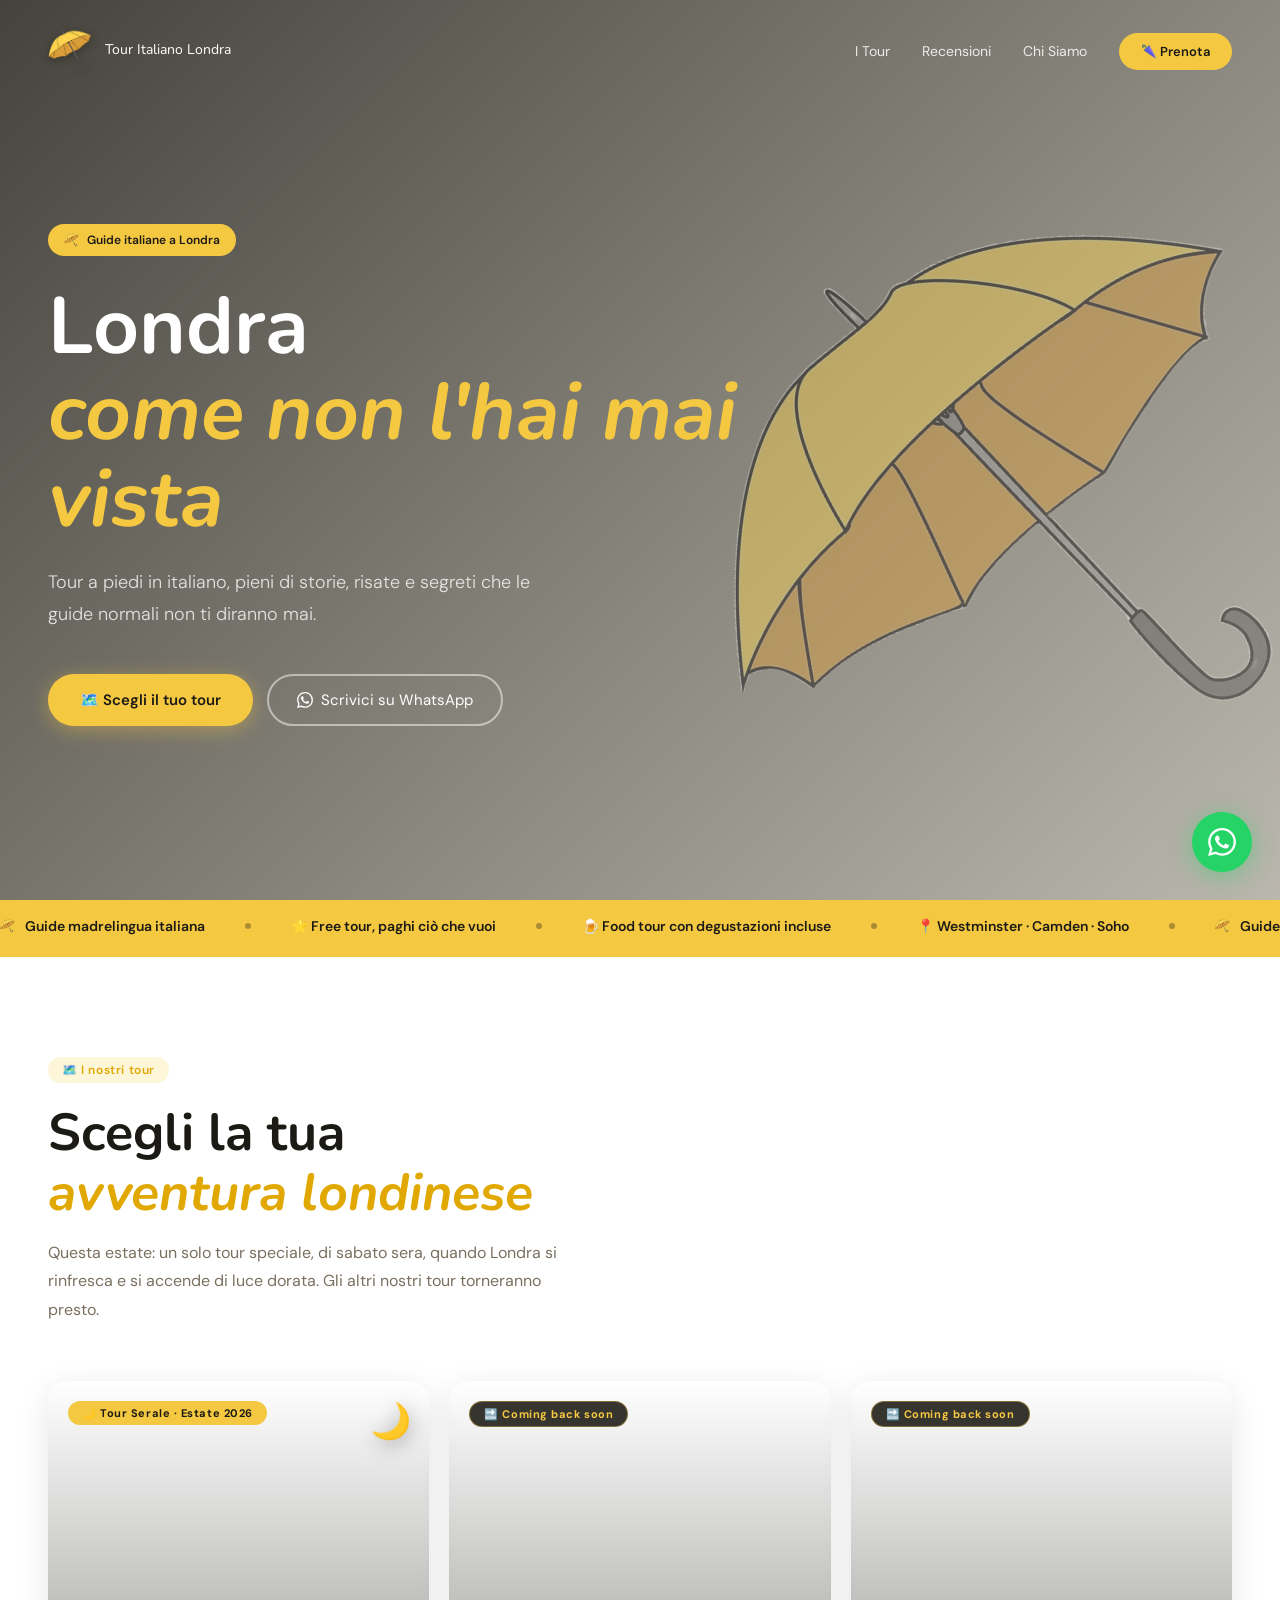
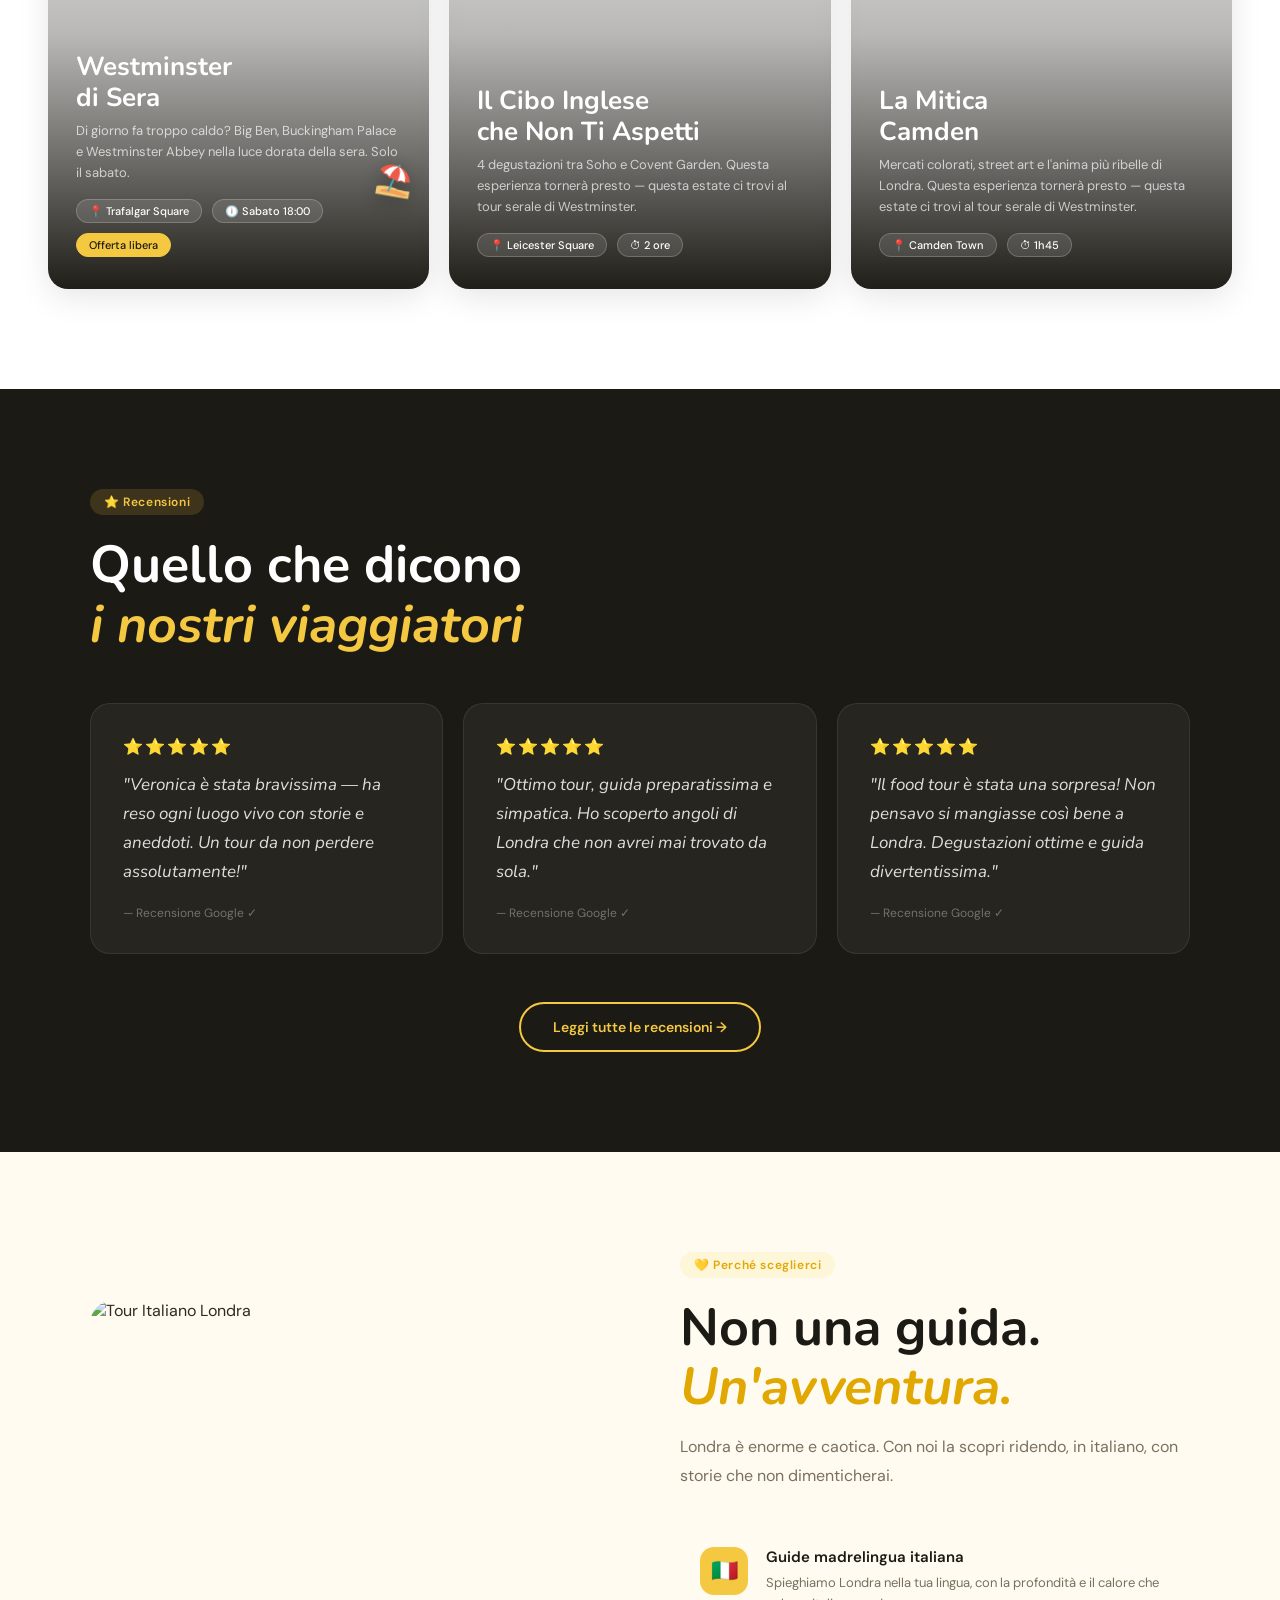
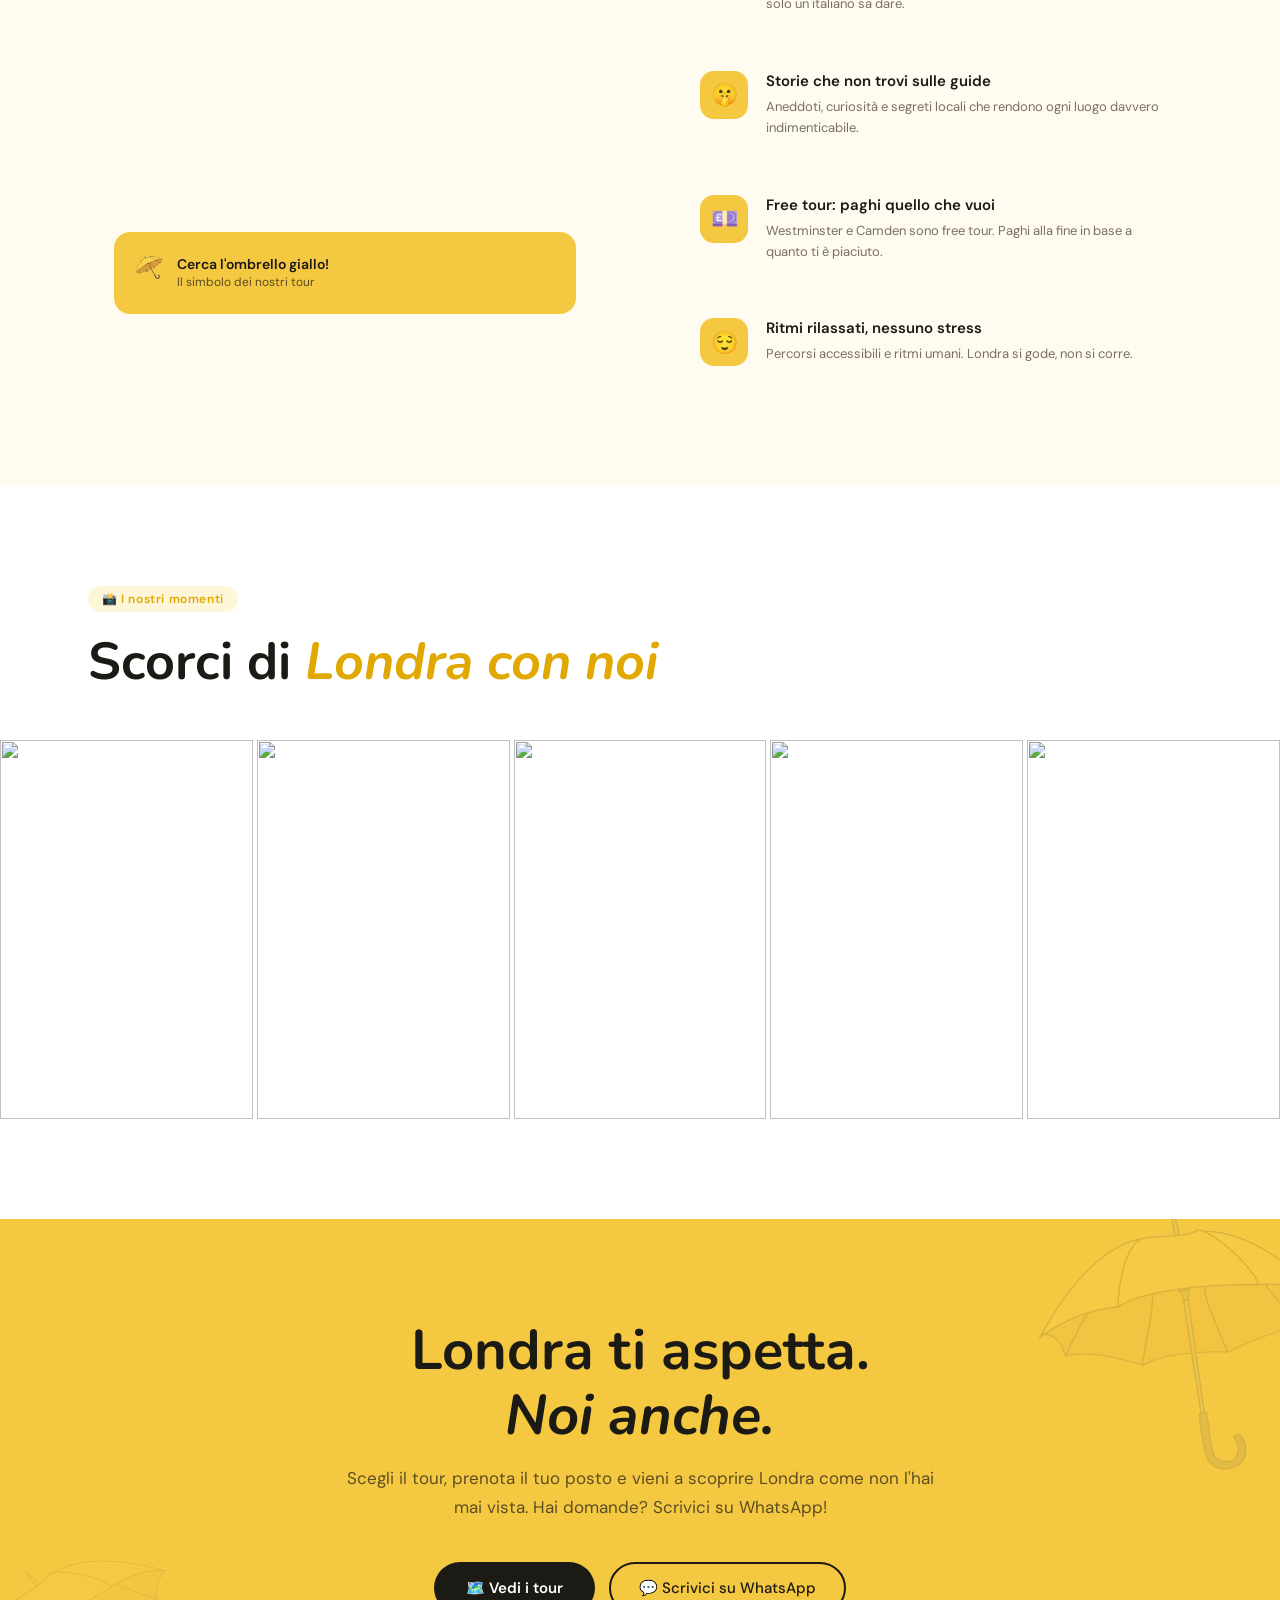
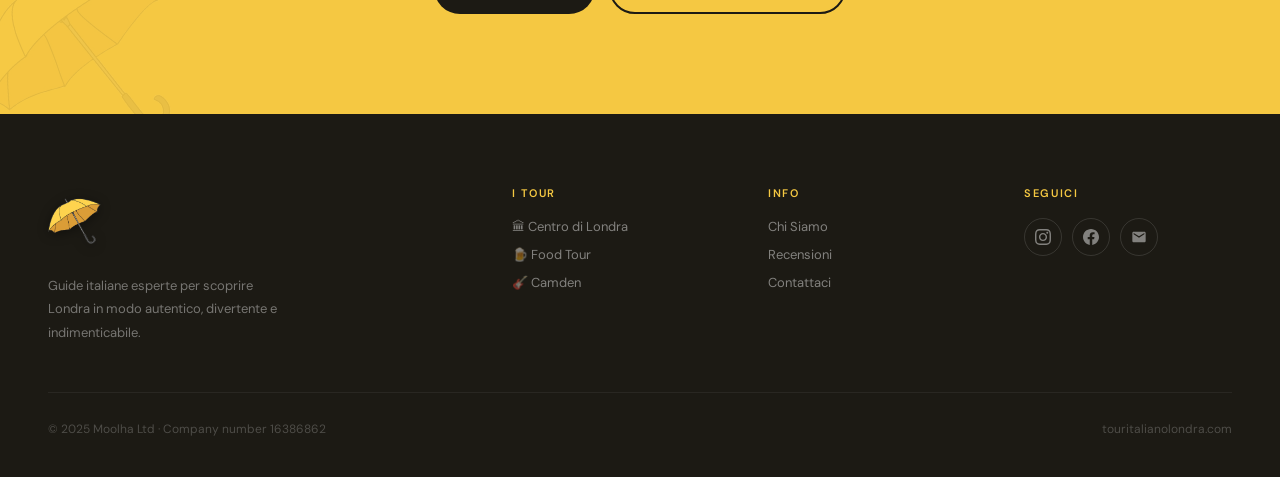
==== commit 40b4eec9: "Make hero umbrella much more visible (bigger, more opaque, closer to edge)" ====
--- a/index.html
+++ b/index.html
@@ -15,7 +15,7 @@
     .hero { position:relative; min-height:100vh; display:flex; align-items:center; overflow:hidden; }
     .hero-bg { position:absolute; inset:0; background:url('https://static.wixstatic.com/media/697fb5_3acbee60c34340d884ae23bb0e88e5a3~mv2.jpg/v1/fill/w_1920,h_1080,al_c,q_85/697fb5_3acbee60c34340d884ae23bb0e88e5a3~mv2.jpg') center/cover no-repeat; }
     .hero-overlay { position:absolute; inset:0; background:linear-gradient(135deg,rgba(28,26,20,.82) 0%,rgba(28,26,20,.5) 60%,rgba(28,26,20,.3) 100%); }
-    .hero-umb-deco { position:absolute; right:-40px; bottom:-30px; width:520px; opacity:.22; pointer-events:none; transform:rotate(-15deg); z-index:1; }
+    .hero-umb-deco { position:absolute; right:-20px; bottom:-10px; width:600px; opacity:.45; pointer-events:none; transform:rotate(-15deg); z-index:1; }
     .hero-content { position:relative; z-index:2; padding:130px 48px 80px; max-width:800px; }
     .hero-tag { display:inline-flex; align-items:center; gap:8px; background:var(--yellow); color:var(--dark); padding:6px 16px; border-radius:100px; font-size:12px; font-weight:600; margin-bottom:28px; }
     .hero h1 { font-family:'Nunito', sans-serif; font-size:clamp(48px,7vw,80px); font-weight:700; line-height:1.08; color:white; margin-bottom:24px; }
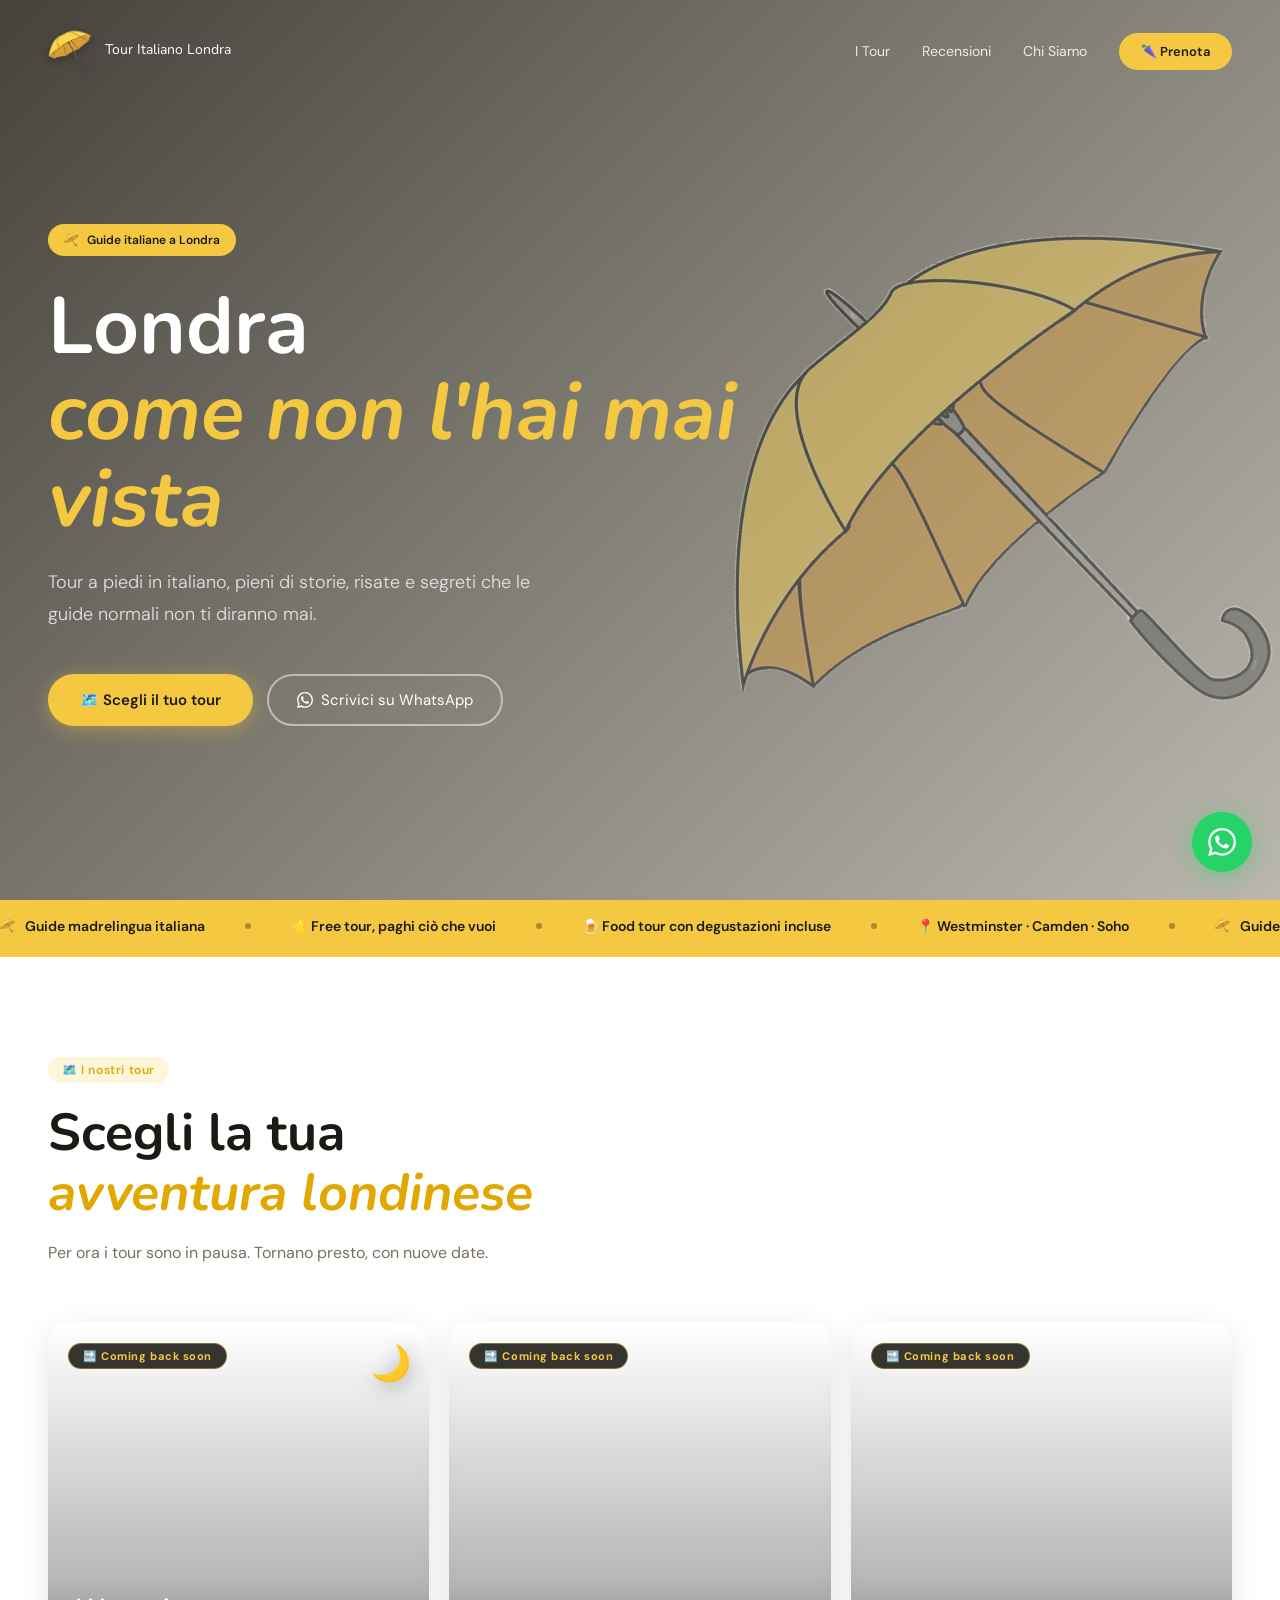
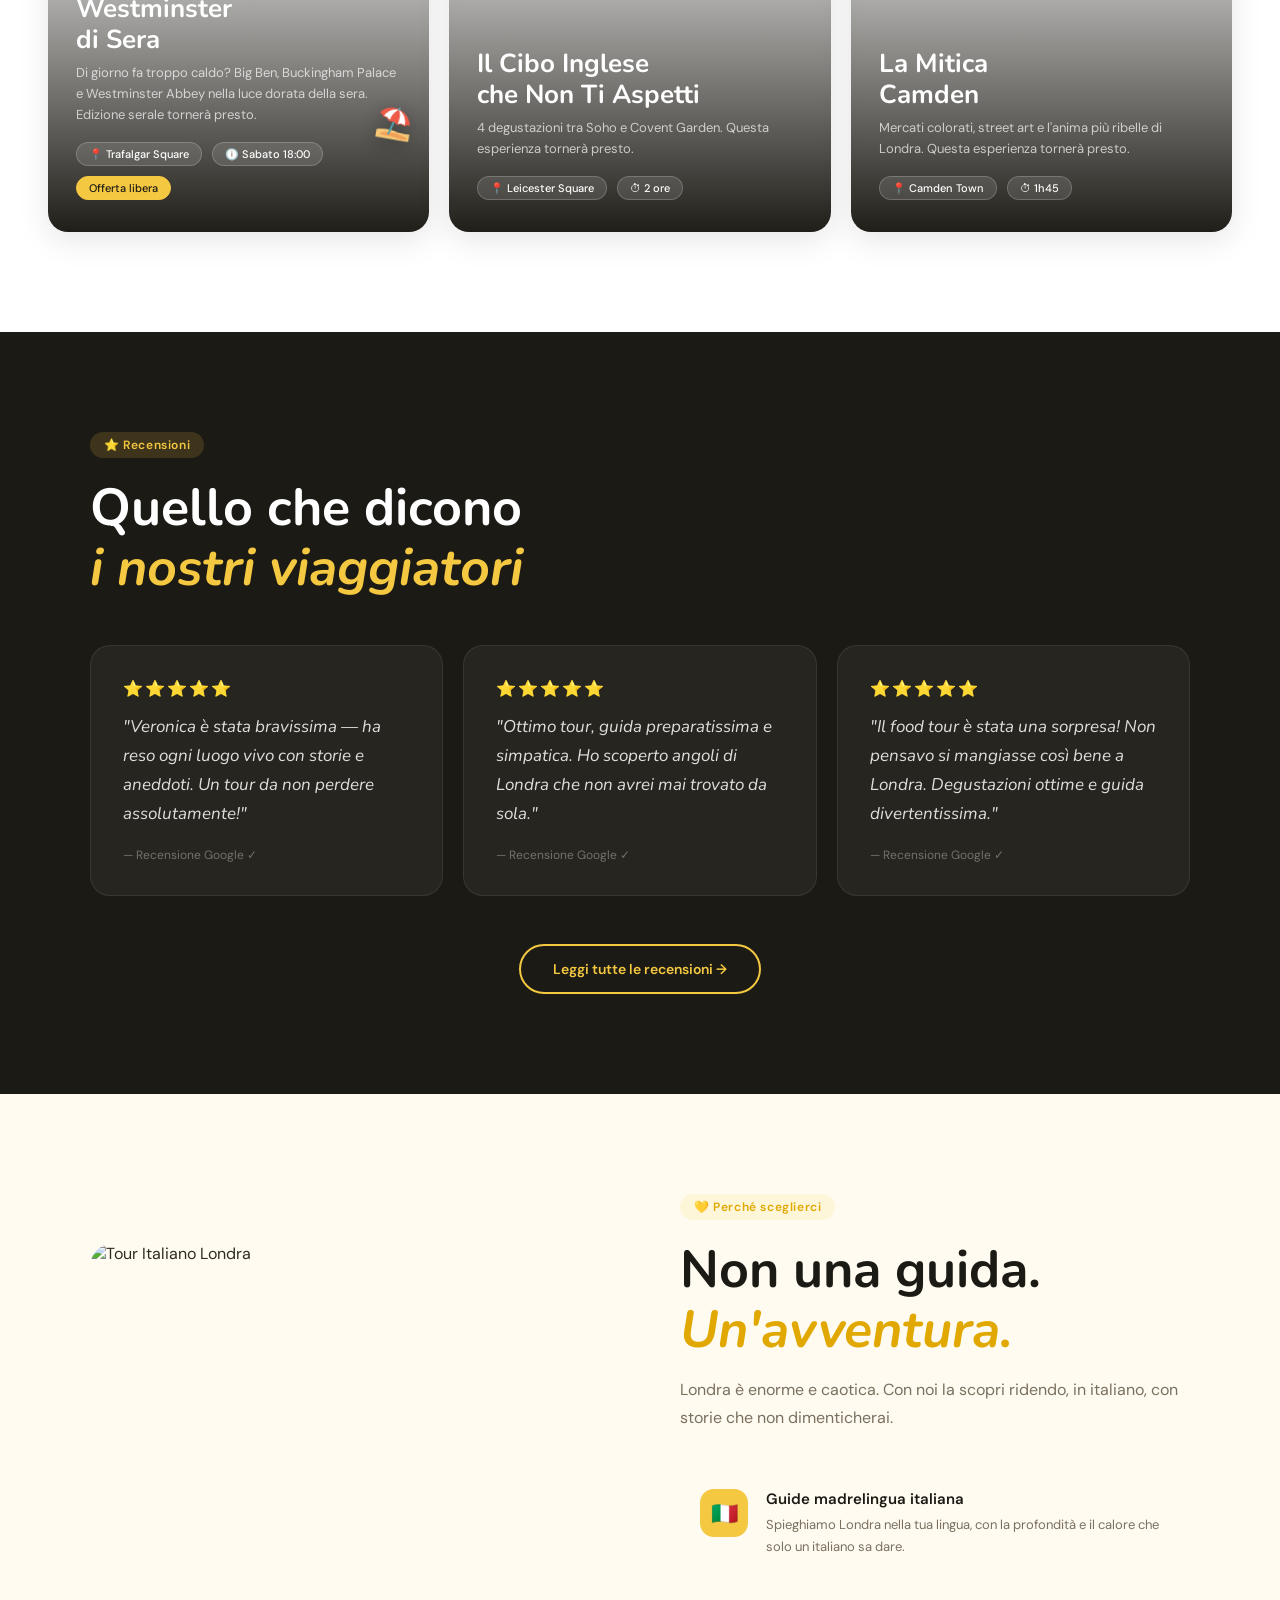
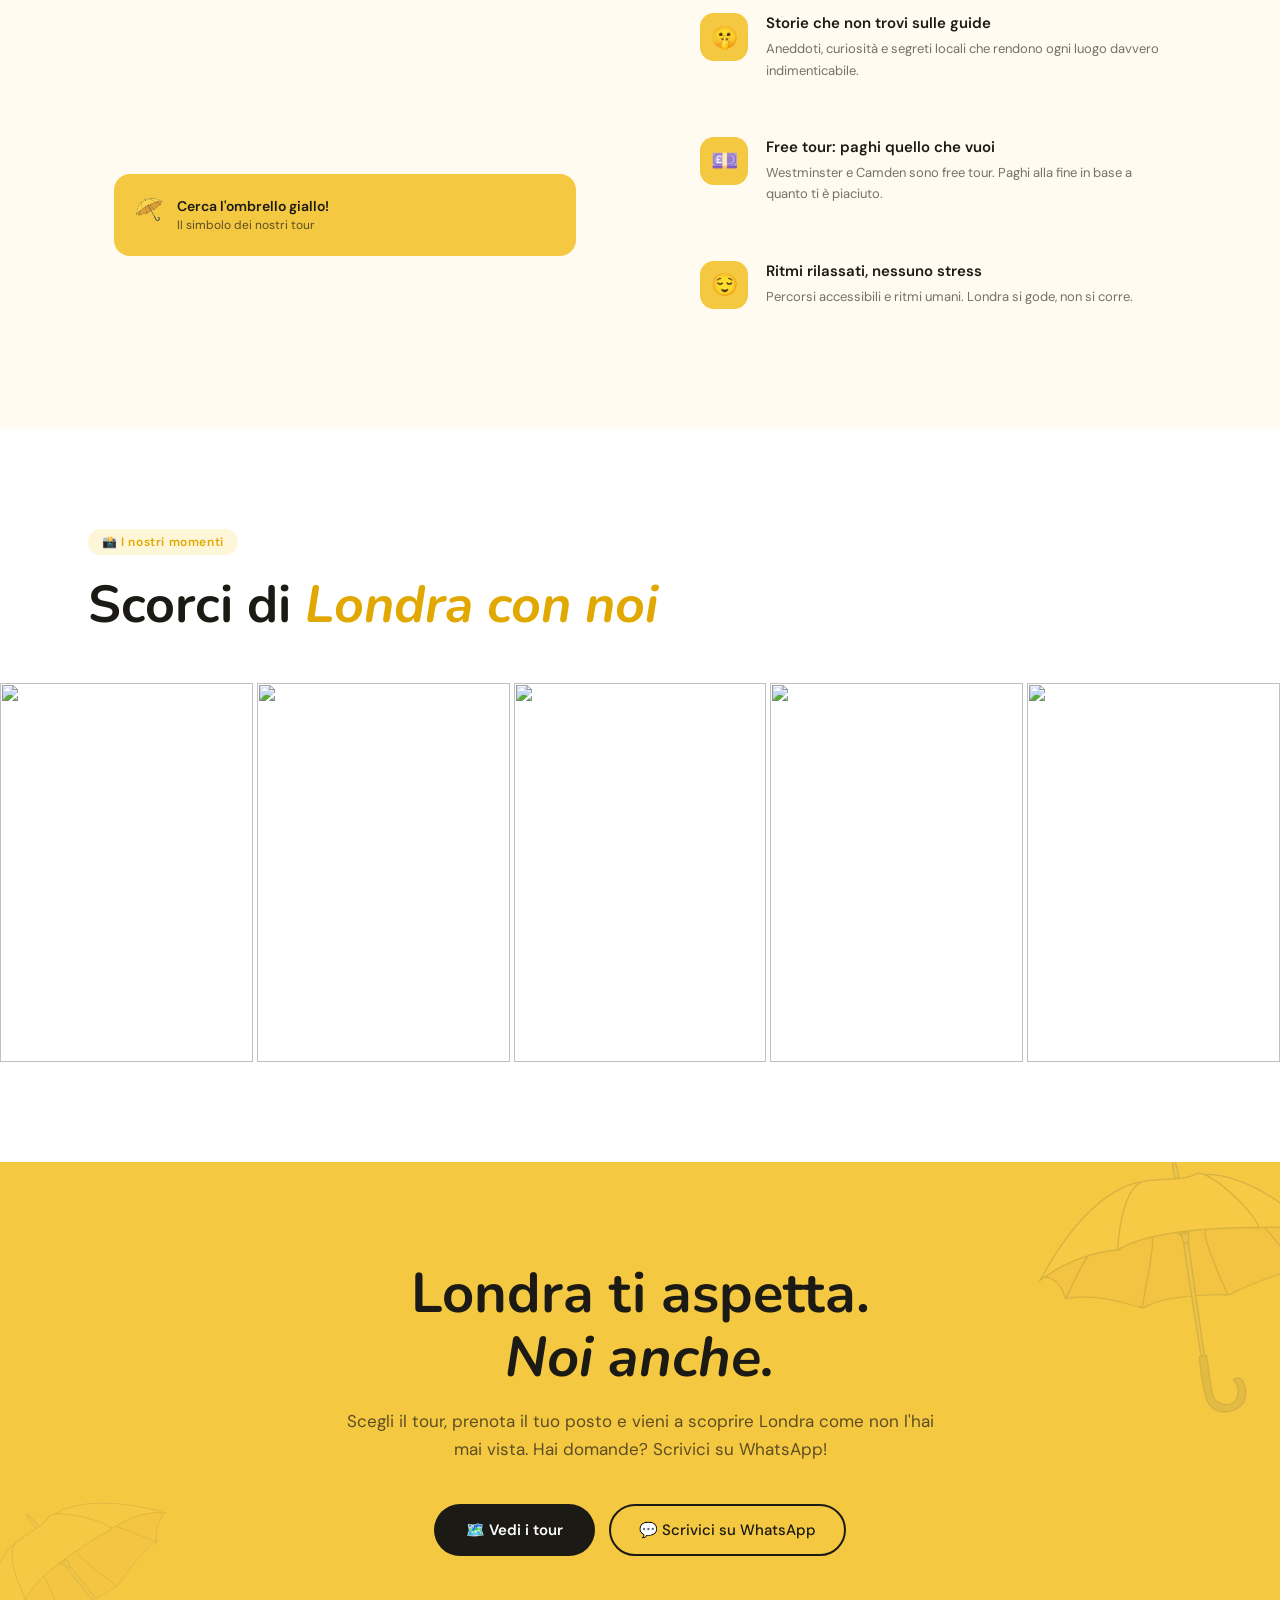
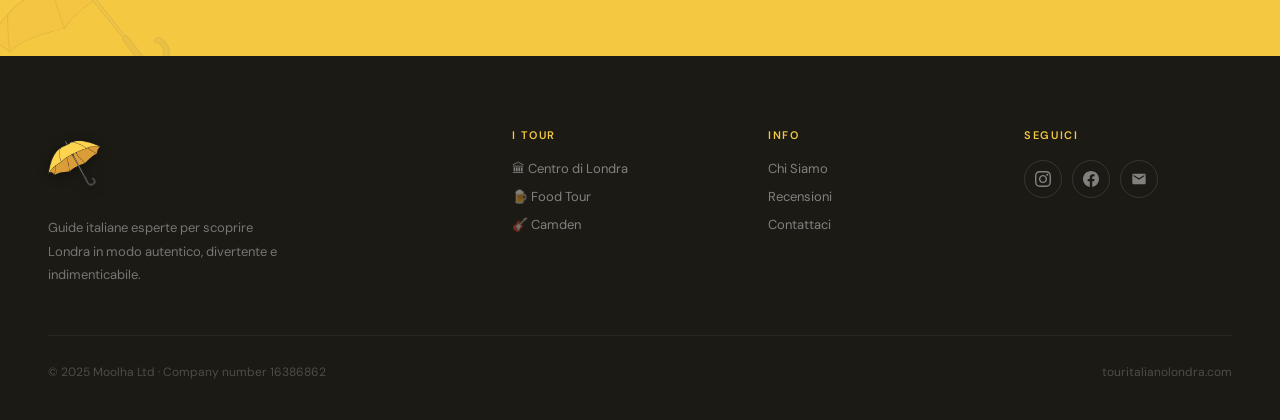
==== commit d40bdcbd: "Home: tutti i tour coming back soon Updated tour descriptions to indicate that tours are on pause an" ====
--- a/index.html
+++ b/index.html
@@ -140,18 +140,18 @@
   <div class="tours-header">
     <div class="tag-label">🗺️ I nostri tour</div>
     <h2 class="sec-title">Scegli la tua<br><em>avventura londinese</em></h2>
-    <p class="sec-body">Questa estate: un solo tour speciale, di sabato sera, quando Londra si rinfresca e si accende di luce dorata. Gli altri nostri tour torneranno presto.</p>
+    <p class="sec-body">Per ora i tour sono in pausa. Tornano presto, con nuove date.</p>
   </div>
   <div class="tours-grid">
-    <a href="westminster.html" class="tour-card">
+    <a href="westminster.html" class="tour-card tour-card-soon">
       <div class="tour-card-img" style="background-image:url('https://static.wixstatic.com/media/c36e94_24d0801b5d894c0296fcd661af910e0d~mv2.jpg/v1/fill/w_800,h_1000,al_c,q_80/c36e94_24d0801b5d894c0296fcd661af910e0d~mv2.jpg')"></div>
       <div class="tour-card-overlay"></div>
-      <div class="tour-card-badge">🌙 Tour Serale · Estate 2026</div>
+      <div class="tour-card-badge soon-badge">🔜 Coming back soon</div>
       <span class="deco-sticker deco-moon">🌙</span>
       <span class="deco-sticker deco-umbrella">⛱️</span>
       <div class="tour-card-content">
         <h3 class="tour-card-title">Westminster<br>di Sera</h3>
-        <p class="tour-card-desc">Di giorno fa troppo caldo? Big Ben, Buckingham Palace e Westminster Abbey nella luce dorata della sera. Solo il sabato.</p>
+        <p class="tour-card-desc">Di giorno fa troppo caldo? Big Ben, Buckingham Palace e Westminster Abbey nella luce dorata della sera. Edizione serale tornerà presto.</p>
         <div class="tour-card-meta">
           <span class="tour-card-pill">📍 Trafalgar Square</span>
           <span class="tour-card-pill">🕕 Sabato 18:00</span>
@@ -165,7 +165,7 @@
       <div class="tour-card-badge soon-badge">🔜 Coming back soon</div>
       <div class="tour-card-content">
         <h3 class="tour-card-title">Il Cibo Inglese<br>che Non Ti Aspetti</h3>
-        <p class="tour-card-desc">4 degustazioni tra Soho e Covent Garden. Questa esperienza tornerà presto — questa estate ci trovi al tour serale di Westminster.</p>
+        <p class="tour-card-desc">4 degustazioni tra Soho e Covent Garden. Questa esperienza tornerà presto.</p>
         <div class="tour-card-meta">
           <span class="tour-card-pill">📍 Leicester Square</span>
           <span class="tour-card-pill">⏱ 2 ore</span>
@@ -178,7 +178,7 @@
       <div class="tour-card-badge soon-badge">🔜 Coming back soon</div>
       <div class="tour-card-content">
         <h3 class="tour-card-title">La Mitica<br>Camden</h3>
-        <p class="tour-card-desc">Mercati colorati, street art e l'anima più ribelle di Londra. Questa esperienza tornerà presto — questa estate ci trovi al tour serale di Westminster.</p>
+        <p class="tour-card-desc">Mercati colorati, street art e l'anima più ribelle di Londra. Questa esperienza tornerà presto.</p>
         <div class="tour-card-meta">
           <span class="tour-card-pill">📍 Camden Town</span>
           <span class="tour-card-pill">⏱ 1h45</span>
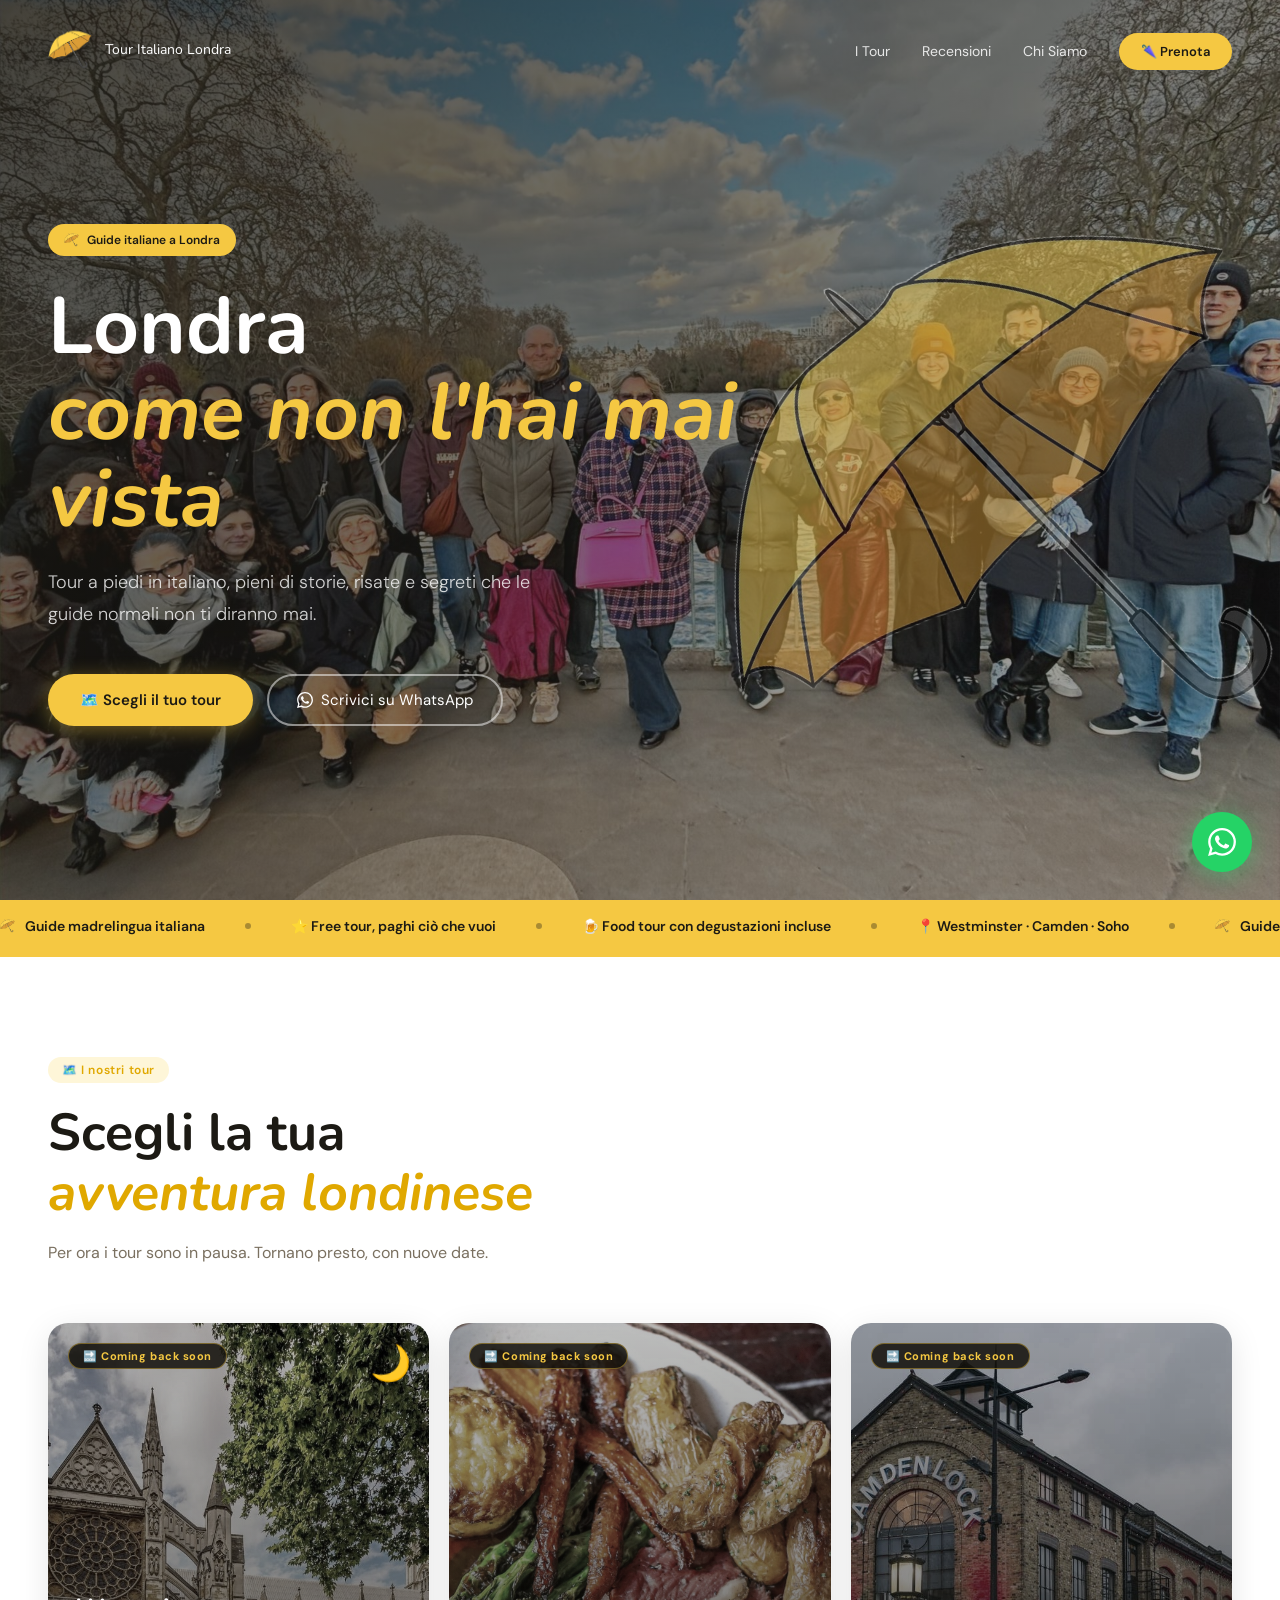
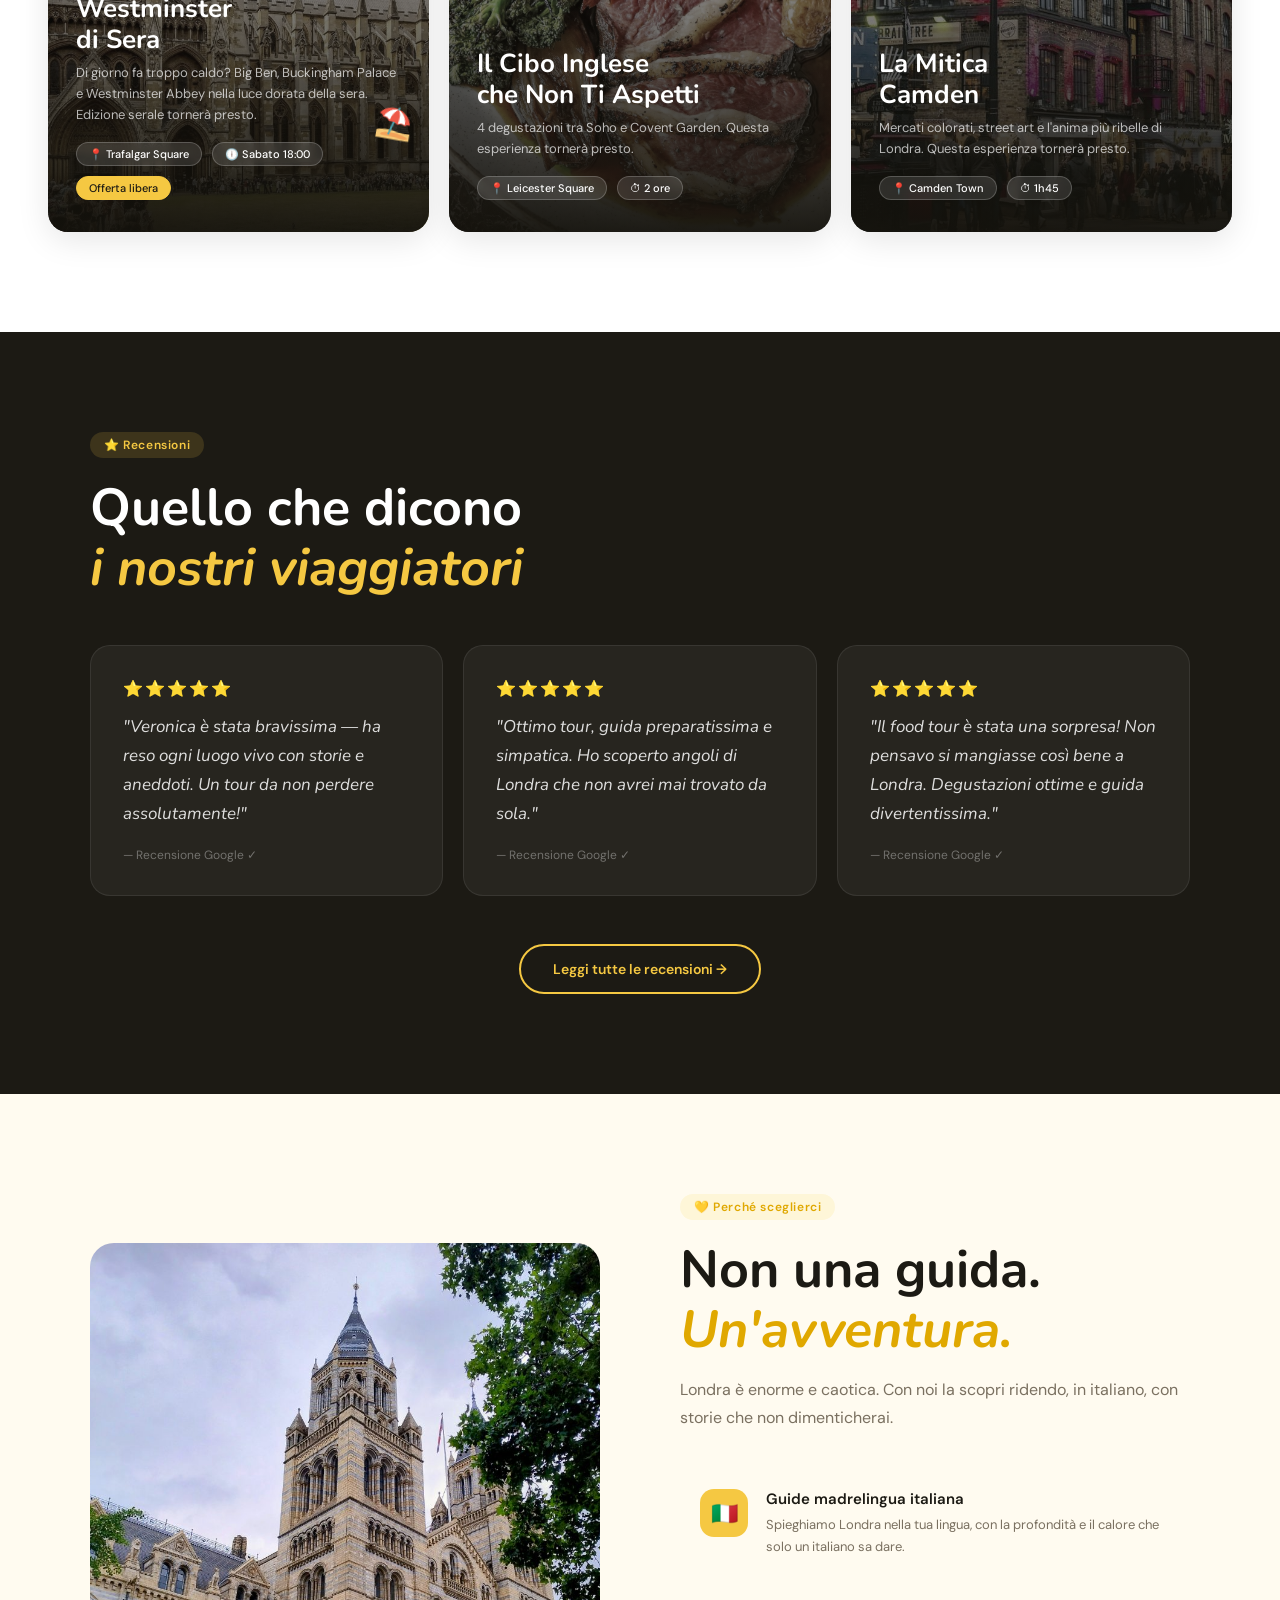
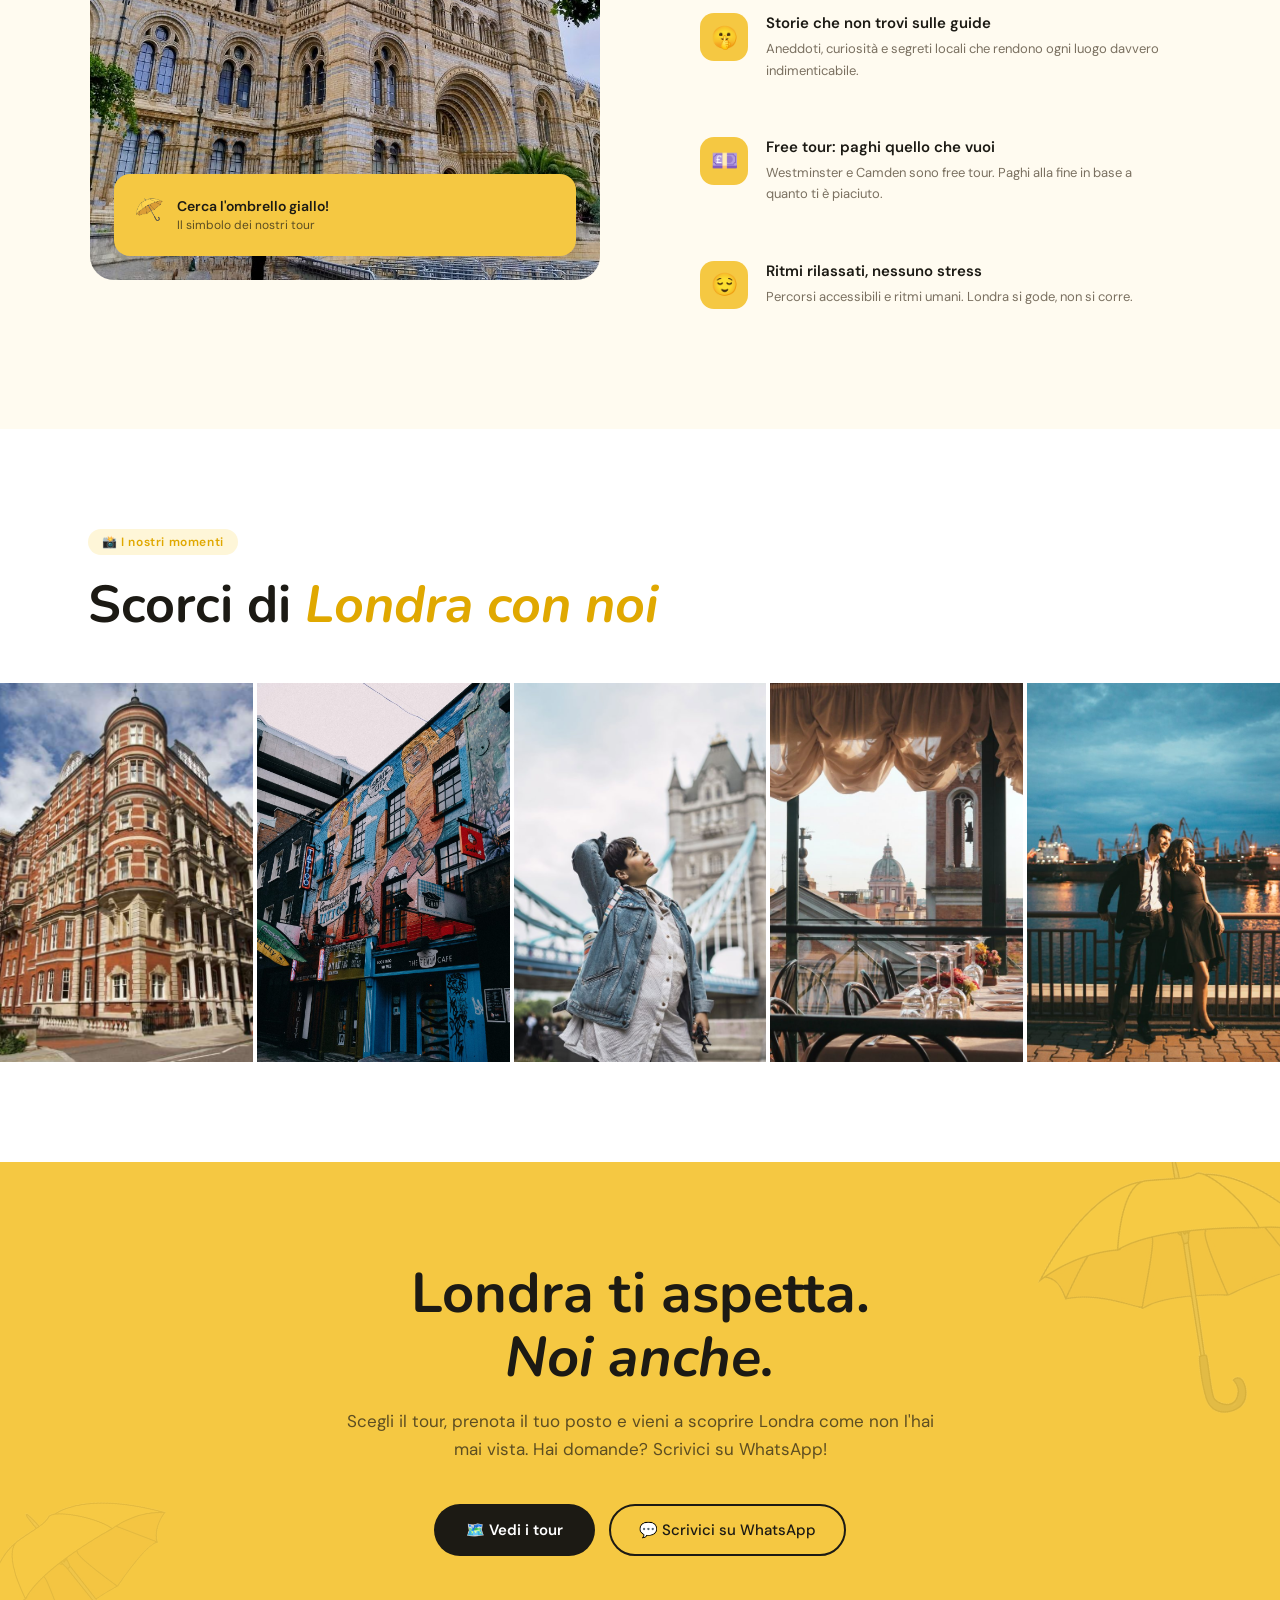
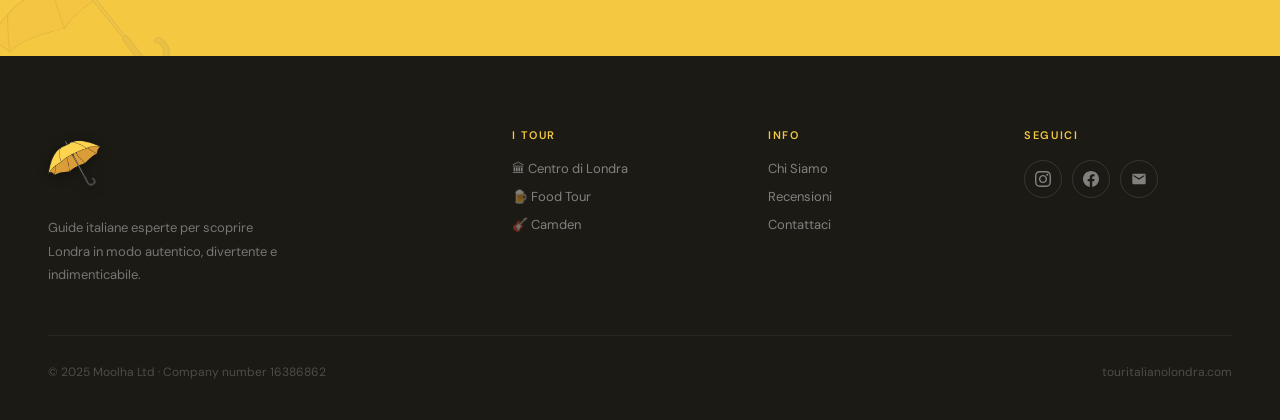
==== commit 8b6c7673: "Update image URLs in index.html" ====
--- a/index.html
+++ b/index.html
@@ -13,7 +13,7 @@
   <link rel="stylesheet" href="style.css" />
   <style>
     .hero { position:relative; min-height:100vh; display:flex; align-items:center; overflow:hidden; }
-    .hero-bg { position:absolute; inset:0; background:url('https://static.wixstatic.com/media/697fb5_3acbee60c34340d884ae23bb0e88e5a3~mv2.jpg/v1/fill/w_1920,h_1080,al_c,q_85/697fb5_3acbee60c34340d884ae23bb0e88e5a3~mv2.jpg') center/cover no-repeat; }
+    .hero-bg { position:absolute; inset:0; background:url('til_697fb5_3acbee60c34340d884ae23bb0e88e5a3.jpg') center/cover no-repeat; }
     .hero-overlay { position:absolute; inset:0; background:linear-gradient(135deg,rgba(28,26,20,.82) 0%,rgba(28,26,20,.5) 60%,rgba(28,26,20,.3) 100%); }
     .hero-umb-deco { position:absolute; right:-20px; bottom:-10px; width:600px; opacity:.45; pointer-events:none; transform:rotate(-15deg); z-index:1; }
     .hero-content { position:relative; z-index:2; padding:130px 48px 80px; max-width:800px; }
@@ -144,7 +144,7 @@
   </div>
   <div class="tours-grid">
     <a href="westminster.html" class="tour-card tour-card-soon">
-      <div class="tour-card-img" style="background-image:url('https://static.wixstatic.com/media/c36e94_24d0801b5d894c0296fcd661af910e0d~mv2.jpg/v1/fill/w_800,h_1000,al_c,q_80/c36e94_24d0801b5d894c0296fcd661af910e0d~mv2.jpg')"></div>
+      <div class="tour-card-img" style="background-image:url('til_c36e94_24d0801b5d894c0296fcd661af910e0d.jpg')"></div>
       <div class="tour-card-overlay"></div>
       <div class="tour-card-badge soon-badge">🔜 Coming back soon</div>
       <span class="deco-sticker deco-moon">🌙</span>
@@ -160,7 +160,7 @@
       </div>
     </a>
     <a href="foodtour.html" class="tour-card tour-card-soon">
-      <div class="tour-card-img" style="background-image:url('https://static.wixstatic.com/media/697fb5_fdd885367e0446beb5262ba3d331eb3d~mv2.jpg/v1/fill/w_800,h_1000,al_c,q_80/697fb5_fdd885367e0446beb5262ba3d331eb3d~mv2.jpg')"></div>
+      <div class="tour-card-img" style="background-image:url('til_697fb5_fdd885367e0446beb5262ba3d331eb3d.jpg')"></div>
       <div class="tour-card-overlay"></div>
       <div class="tour-card-badge soon-badge">🔜 Coming back soon</div>
       <div class="tour-card-content">
@@ -173,7 +173,7 @@
       </div>
     </a>
     <a href="camden.html" class="tour-card tour-card-soon">
-      <div class="tour-card-img" style="background-image:url('https://static.wixstatic.com/media/c36e94_e0b383abf11d48839dcc6bccf5259ceb~mv2.jpg/v1/fill/w_800,h_1000,al_c,q_80/c36e94_e0b383abf11d48839dcc6bccf5259ceb~mv2.jpg')"></div>
+      <div class="tour-card-img" style="background-image:url('til_c36e94_e0b383abf11d48839dcc6bccf5259ceb.jpg')"></div>
       <div class="tour-card-overlay"></div>
       <div class="tour-card-badge soon-badge">🔜 Coming back soon</div>
       <div class="tour-card-content">
@@ -220,7 +220,7 @@
 <section id="why">
   <div class="why-wrap">
     <div class="why-img-wrap">
-      <img src="https://static.wixstatic.com/media/697fb5_91b6481ba2c24c74a8940025c38b2372~mv2.jpg/v1/fill/w_600,h_750,al_c,q_80/697fb5_91b6481ba2c24c74a8940025c38b2372~mv2.jpg" alt="Tour Italiano Londra" loading="lazy" />
+      <img src="til_697fb5_91b6481ba2c24c74a8940025c38b2372.jpg" alt="Tour Italiano Londra" loading="lazy" />
       <div class="why-img-badge">
         <div class="why-img-badge-icon"><img src="umbrella.png" style="height:36px;width:auto;" alt=""></div>
         <div class="why-img-badge-text">Cerca l'ombrello giallo!<span>Il simbolo dei nostri tour</span></div>
@@ -247,11 +247,11 @@
     <h2 class="sec-title">Scorci di <em>Londra con noi</em></h2>
   </div>
   <div class="gallery-strip">
-    <div class="gallery-item"><img src="https://static.wixstatic.com/media/c36e94_80570916996042b580ae81683cdbed74~mv2.jpg" alt="" loading="lazy"/></div>
-    <div class="gallery-item"><img src="https://static.wixstatic.com/media/11062b_199a9a8a018f4f81bd576165c7906eb0~mv2.jpg" alt="" loading="lazy"/></div>
-    <div class="gallery-item"><img src="https://static.wixstatic.com/media/11062b_d4100a96dba2463086131cc29b85be21~mv2.jpg" alt="" loading="lazy"/></div>
-    <div class="gallery-item"><img src="https://static.wixstatic.com/media/11062b_3dbdf8055b8f428bb357bb2f2cd02c1e~mv2.jpg" alt="" loading="lazy"/></div>
-    <div class="gallery-item"><img src="https://static.wixstatic.com/media/11062b_1186e2277476414bb921a59dab2b7bdd~mv2.jpg" alt="" loading="lazy"/></div>
+    <div class="gallery-item"><img src="til_c36e94_80570916996042b580ae81683cdbed74.jpg" alt="" loading="lazy"/></div>
+    <div class="gallery-item"><img src="til_11062b_199a9a8a018f4f81bd576165c7906eb0.jpg" alt="" loading="lazy"/></div>
+    <div class="gallery-item"><img src="til_11062b_d4100a96dba2463086131cc29b85be21.jpg" alt="" loading="lazy"/></div>
+    <div class="gallery-item"><img src="til_11062b_3dbdf8055b8f428bb357bb2f2cd02c1e.jpg" alt="" loading="lazy"/></div>
+    <div class="gallery-item"><img src="til_11062b_1186e2277476414bb921a59dab2b7bdd.jpg" alt="" loading="lazy"/></div>
   </div>
 </section>
 
